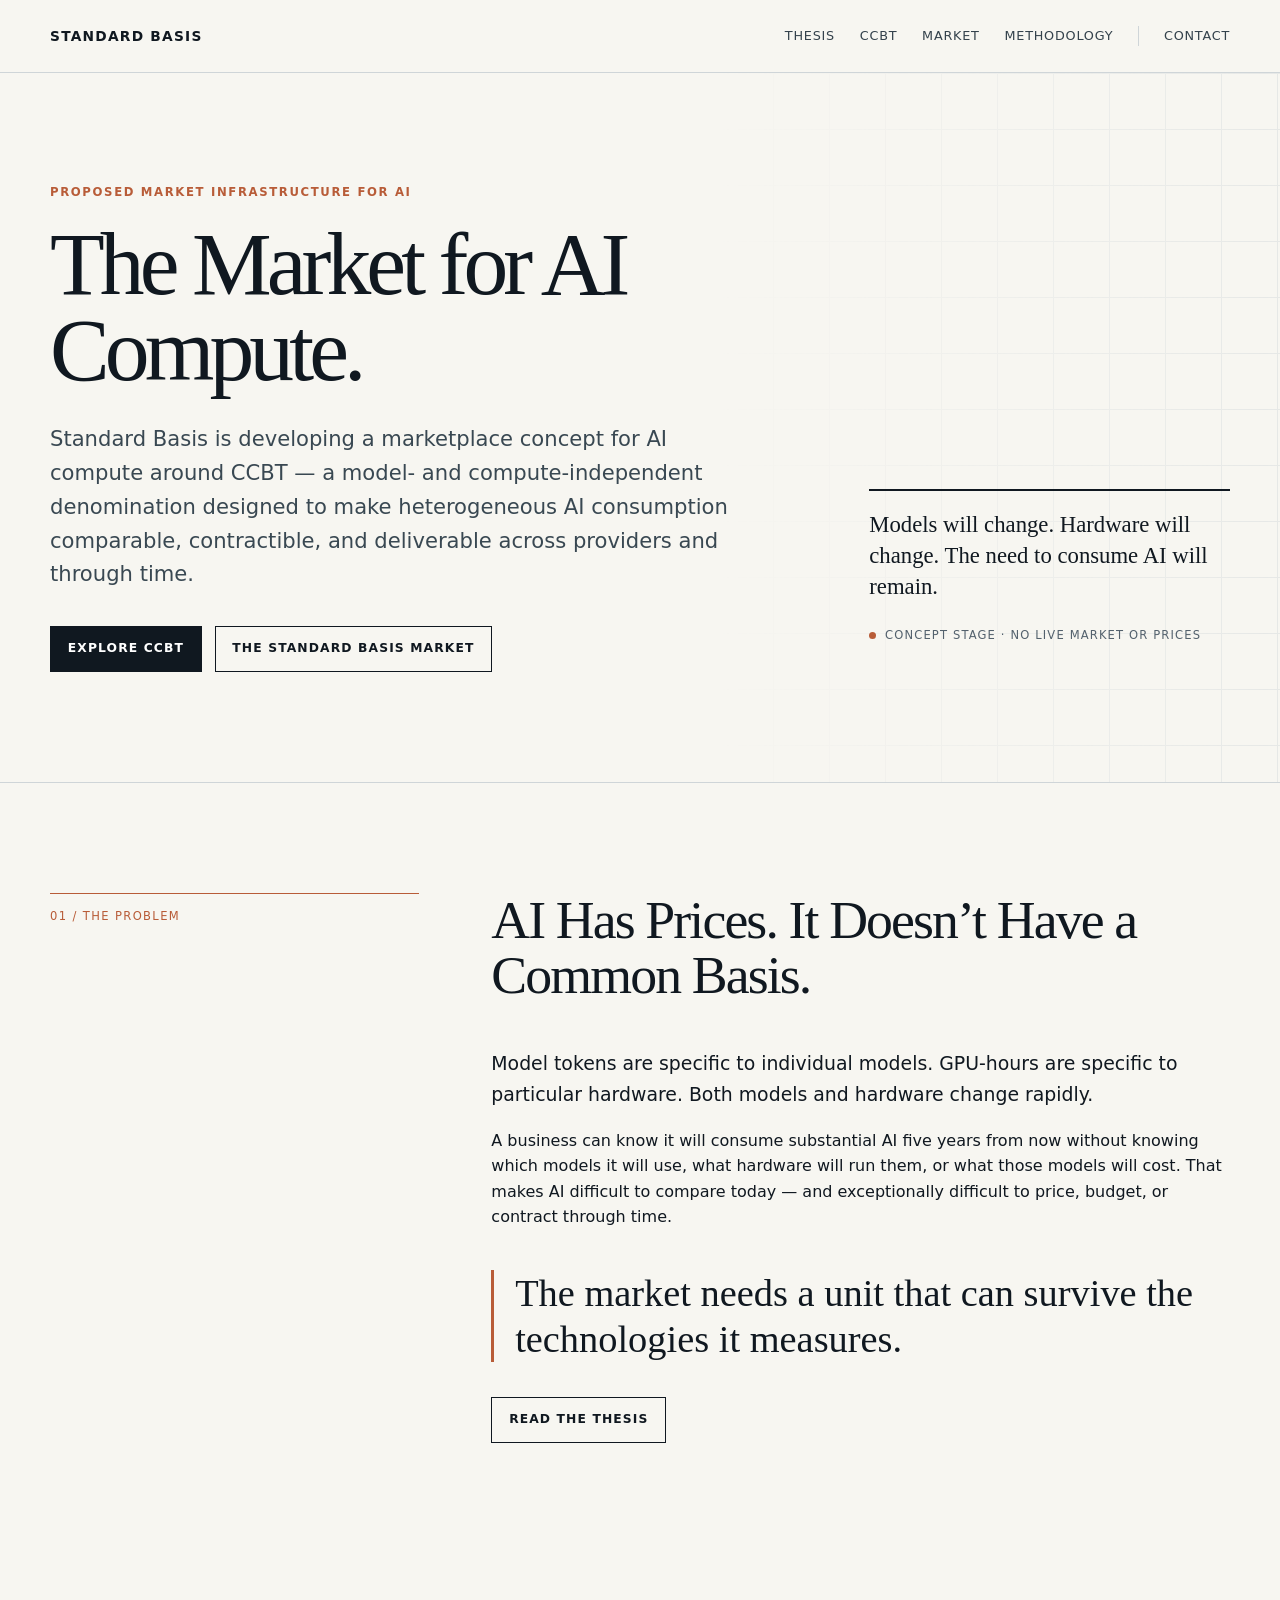
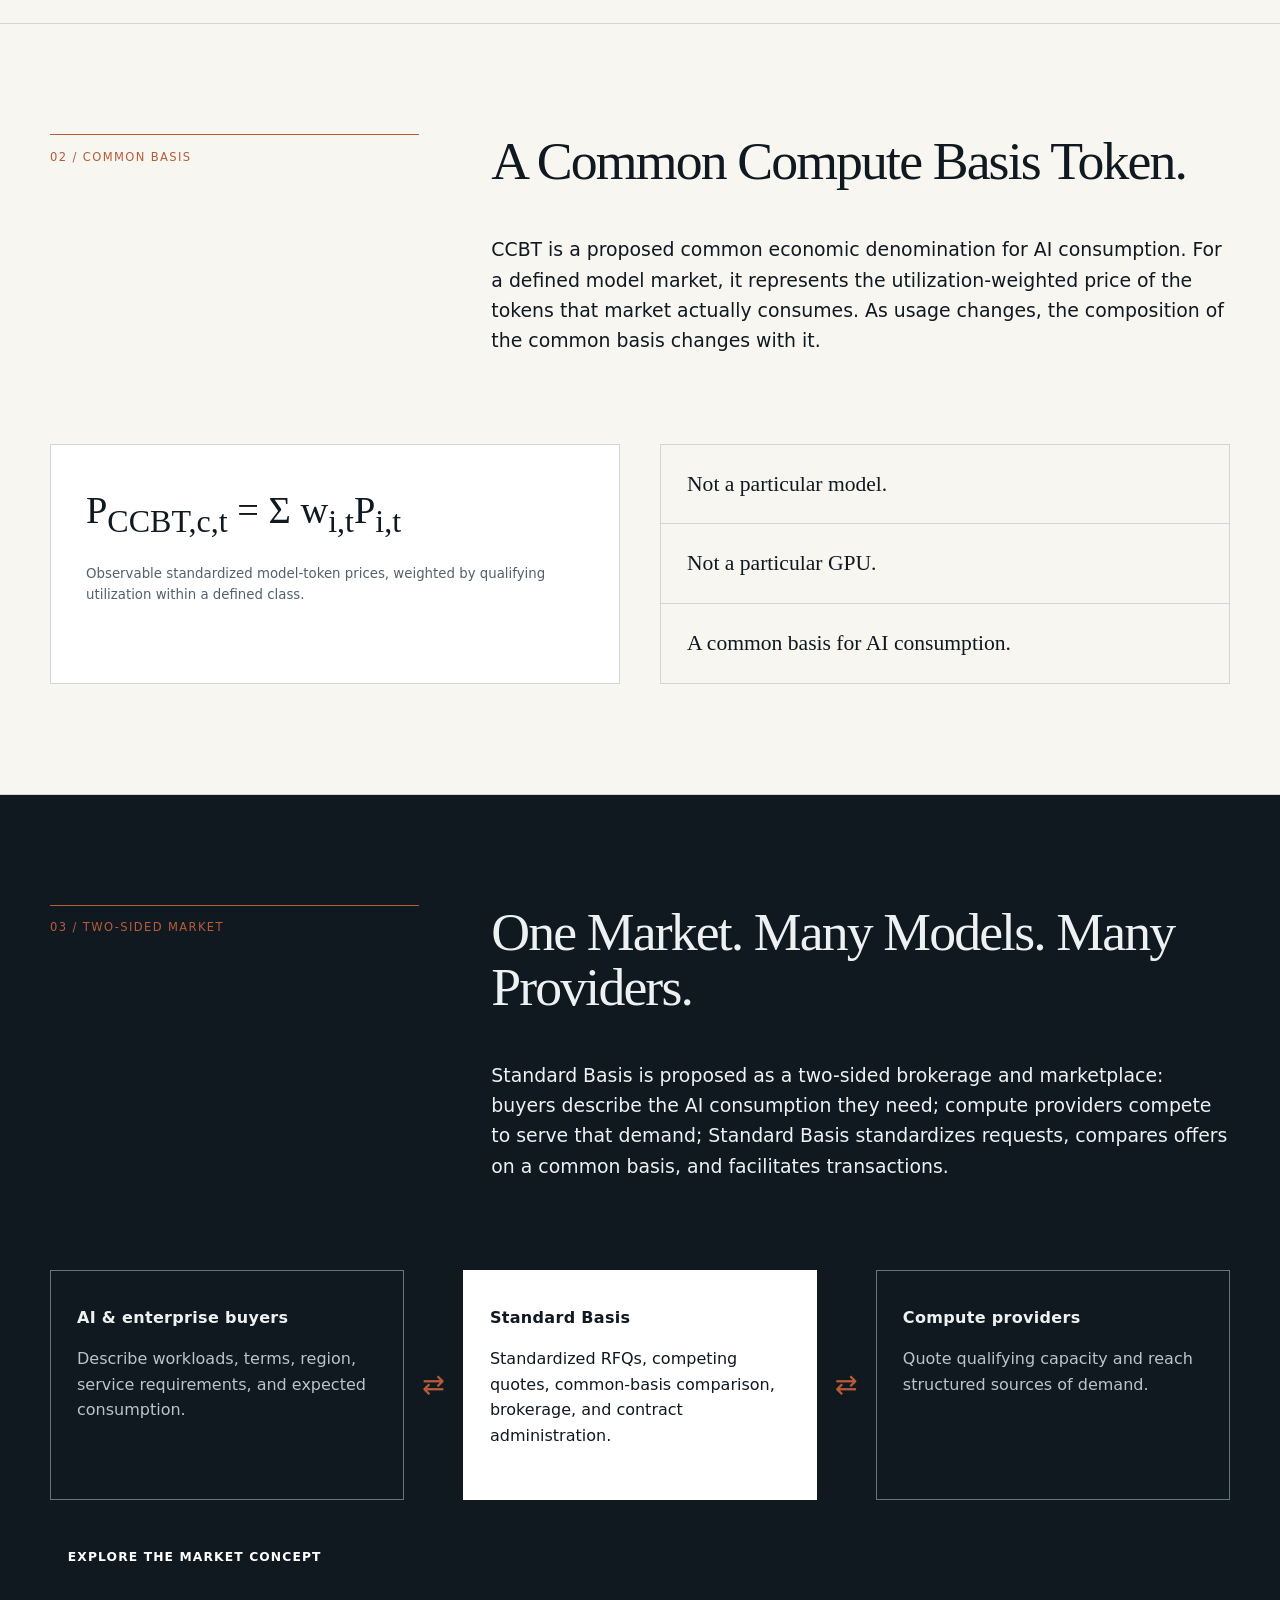
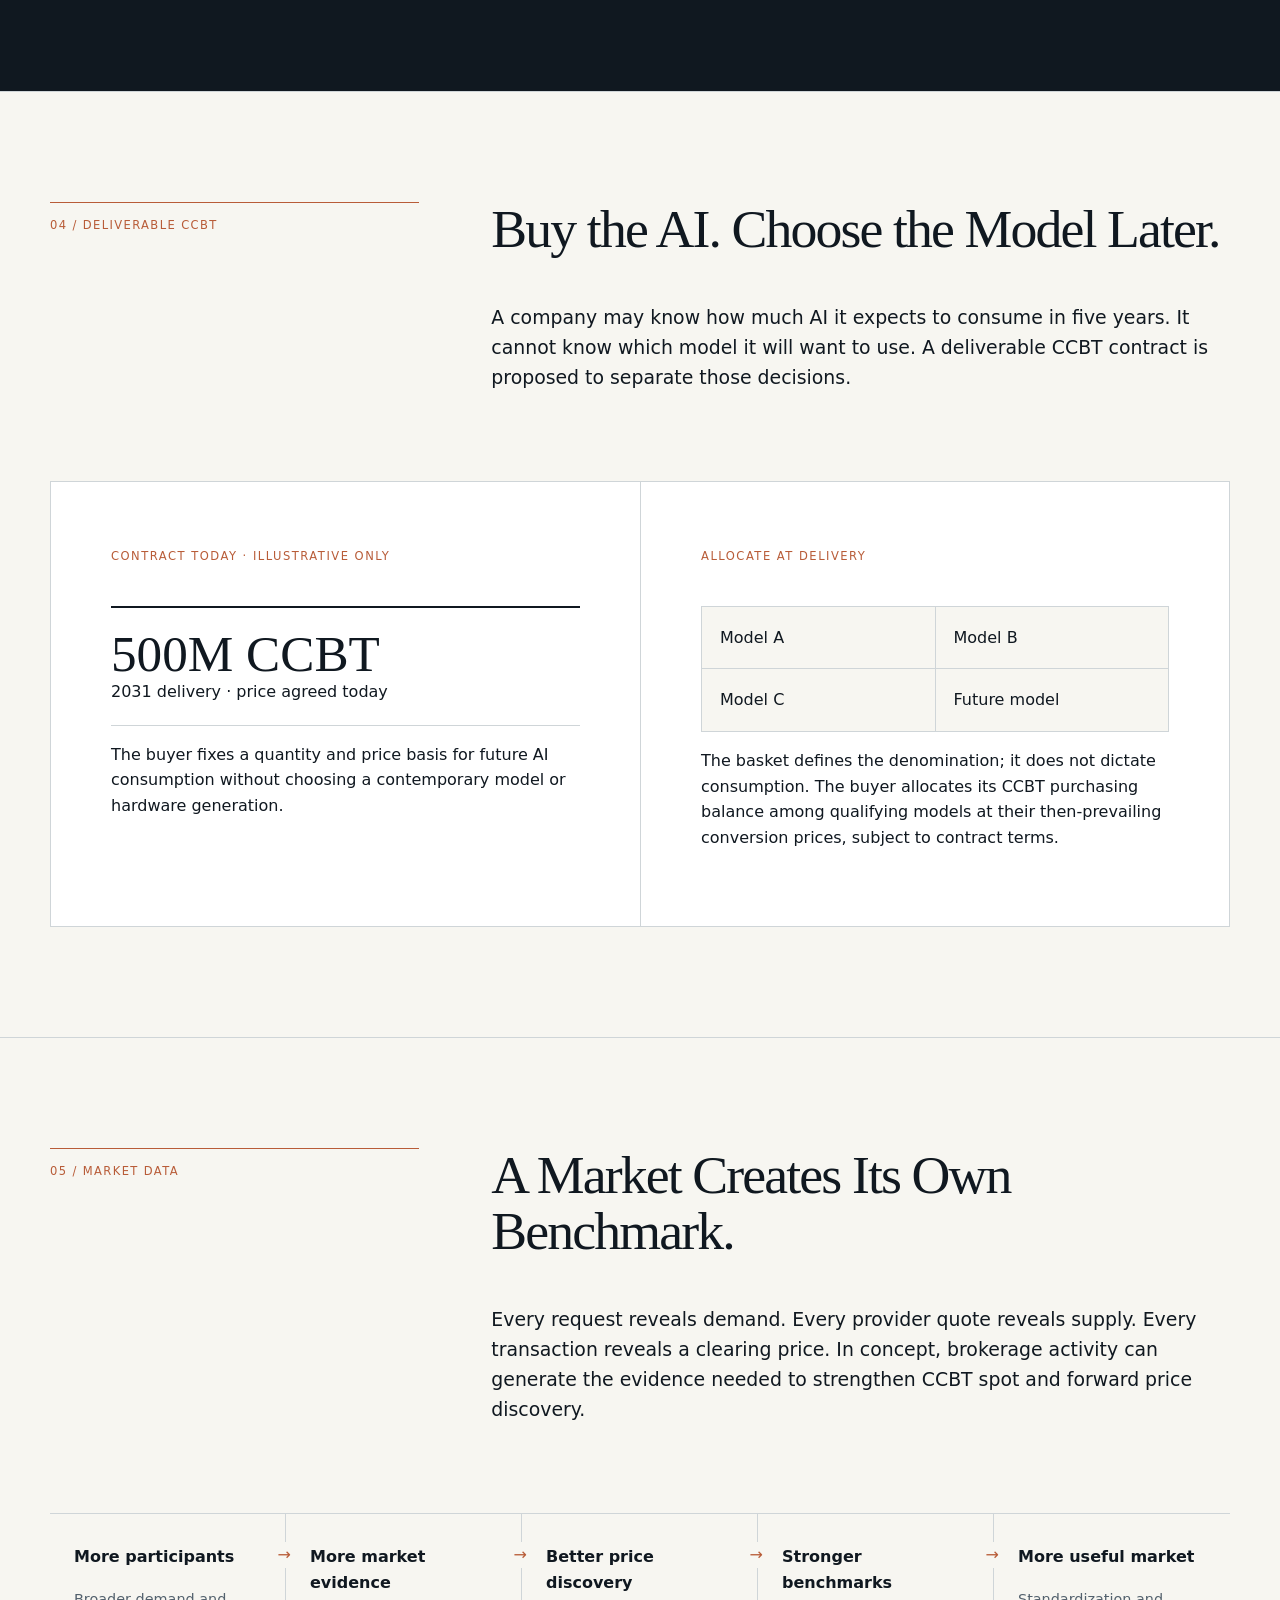
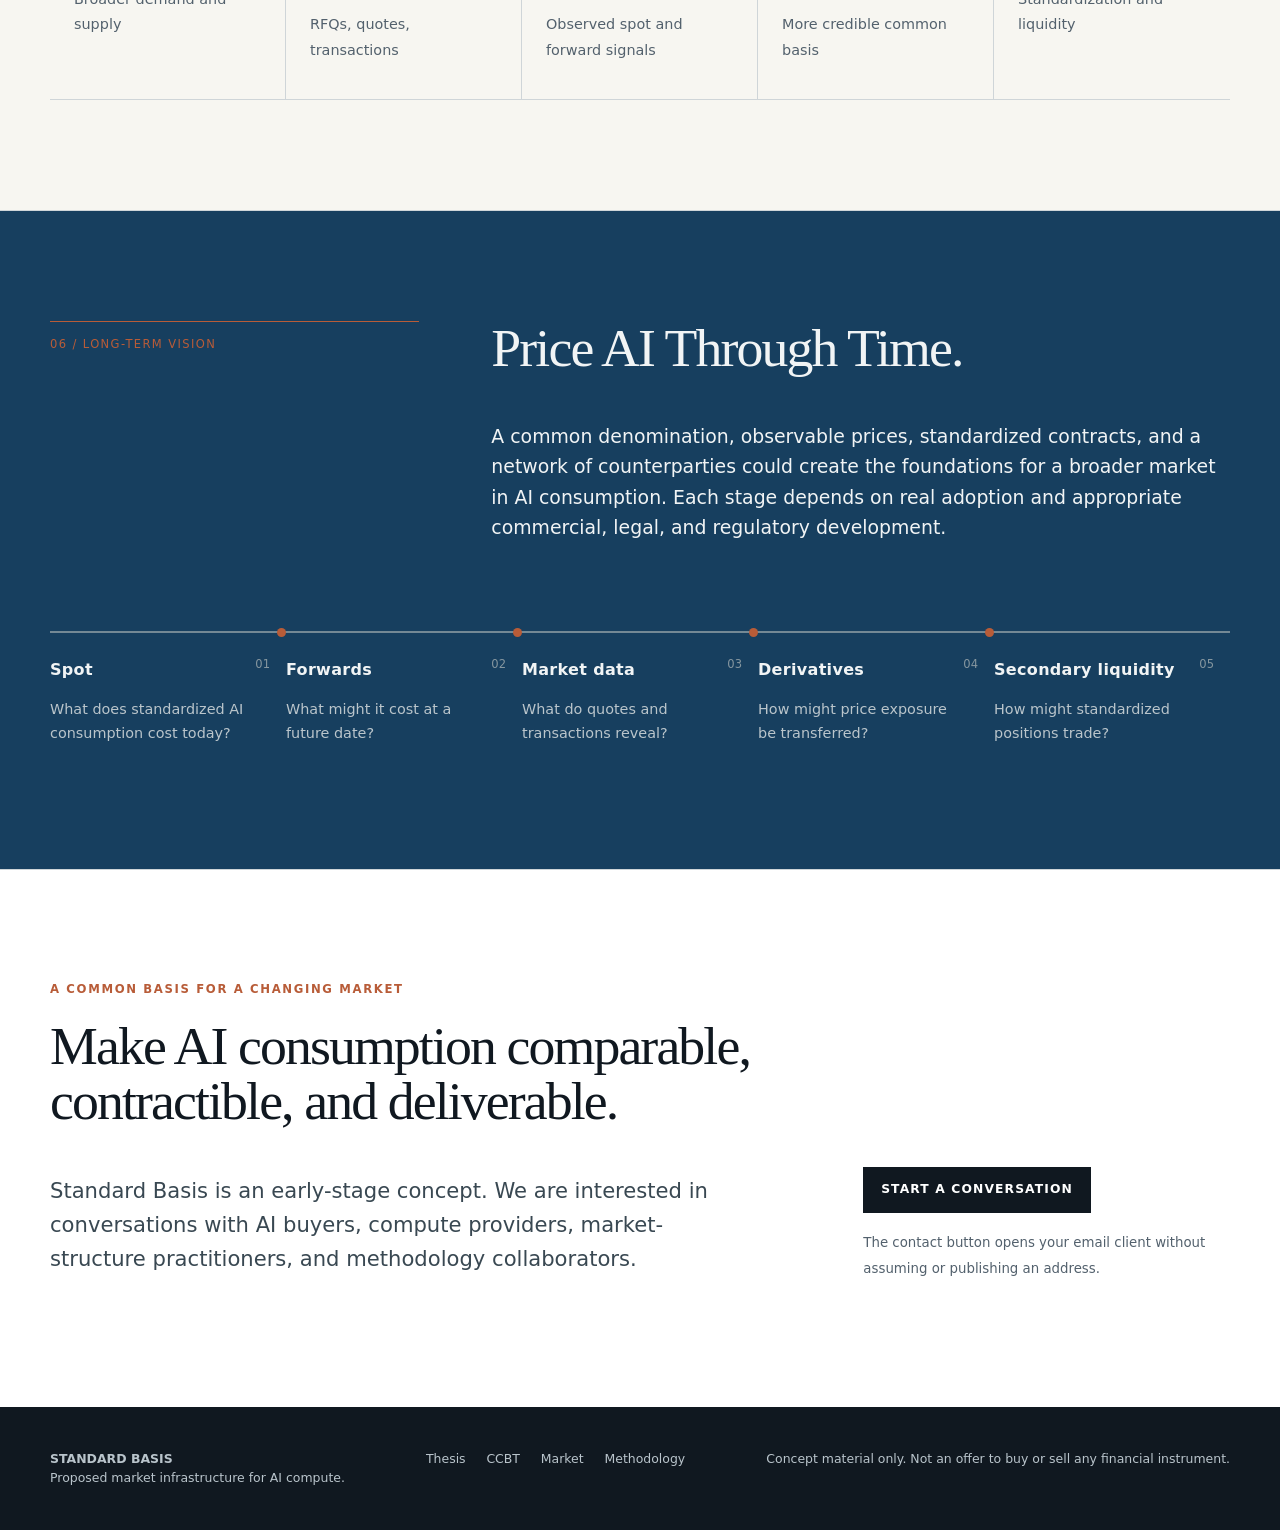
==== index.html @ ce92d778 "Add files via upload" ====
<!doctype html>
<html lang="en">
<head>
  <meta charset="utf-8">
  <meta name="viewport" content="width=device-width, initial-scale=1">
  <meta name="description" content="Standard Basis is developing a proposed common economic basis and market framework for AI compute.">
  <title>Standard Basis — The Market for AI Compute</title>
  <link rel="stylesheet" href="styles.css">
</head>
<body>
  <a class="skip-link" href="#main">Skip to content</a>
  <header class="site-header">
    <nav class="shell nav" aria-label="Main navigation">
      <a class="brand" href="index.html" aria-current="page">Standard Basis</a>
      <div class="nav-links">
        <a href="thesis.html">Thesis</a><a href="ccbt.html">CCBT</a><a href="market.html">Market</a><a href="ccbt.html#methodology">Methodology</a><a class="nav-contact" href="#contact">Contact</a>
      </div>
    </nav>
  </header>
  <main id="main">
    <section class="hero">
      <div class="shell hero-grid">
        <div>
          <p class="eyebrow">Proposed market infrastructure for AI</p>
          <h1>The Market for AI Compute.</h1>
          <p class="lede">Standard Basis is developing a marketplace concept for AI compute around CCBT — a model- and compute-independent denomination designed to make heterogeneous AI consumption comparable, contractible, and deliverable across providers and through time.</p>
          <div class="actions"><a class="button" href="ccbt.html">Explore CCBT</a><a class="button secondary" href="market.html">The Standard Basis Market</a></div>
        </div>
        <aside class="hero-aside">
          <div class="quote">Models will change. Hardware will change. The need to consume AI will remain.</div>
          <span class="status">Concept stage · No live market or prices</span>
        </aside>
      </div>
    </section>

    <section class="section" id="problem">
      <div class="shell">
        <div class="section-head"><div class="section-number">01 / The problem</div><div class="section-copy"><h2>AI Has Prices. It Doesn’t Have a Common Basis.</h2><p>Model tokens are specific to individual models. GPU-hours are specific to particular hardware. Both models and hardware change rapidly.</p><p>A business can know it will consume substantial AI five years from now without knowing which models it will use, what hardware will run them, or what those models will cost. That makes AI difficult to compare today — and exceptionally difficult to price, budget, or contract through time.</p><p class="pull">The market needs a unit that can survive the technologies it measures.</p><div class="actions"><a class="button secondary" href="thesis.html">Read the thesis</a></div></div></div>
      </div>
    </section>

    <section class="section" id="ccbt">
      <div class="shell">
        <div class="section-head"><div class="section-number">02 / Common basis</div><div class="section-copy"><h2>A Common Compute Basis Token.</h2><p>CCBT is a proposed common economic denomination for AI consumption. For a defined model market, it represents the utilization-weighted price of the tokens that market actually consumes. As usage changes, the composition of the common basis changes with it.</p></div></div>
        <div class="definition"><div class="formula"><div class="formula-main">P<sub>CCBT,c,t</sub> = Σ w<sub>i,t</sub>P<sub>i,t</sub></div><small>Observable standardized model-token prices, weighted by qualifying utilization within a defined class.</small></div><div class="not-list"><div>Not a particular model.</div><div>Not a particular GPU.</div><div>A common basis for AI consumption.</div></div></div>
      </div>
    </section>

    <section class="section dark" id="market">
      <div class="shell">
        <div class="section-head"><div class="section-number">03 / Two-sided market</div><div class="section-copy"><h2>One Market. Many Models. Many Providers.</h2><p>Standard Basis is proposed as a two-sided brokerage and marketplace: buyers describe the AI consumption they need; compute providers compete to serve that demand; Standard Basis standardizes requests, compares offers on a common basis, and facilitates transactions.</p></div></div>
        <div class="market-map"><div class="market-node"><h3>AI & enterprise buyers</h3><p class="muted">Describe workloads, terms, region, service requirements, and expected consumption.</p></div><div class="arrow">⇄</div><div class="market-node center"><h3>Standard Basis</h3><p>Standardized RFQs, competing quotes, common-basis comparison, brokerage, and contract administration.</p></div><div class="arrow">⇄</div><div class="market-node"><h3>Compute providers</h3><p class="muted">Quote qualifying capacity and reach structured sources of demand.</p></div></div>
        <div class="actions"><a class="button" href="market.html">Explore the market concept</a></div>
      </div>
    </section>

    <section class="section" id="delivery">
      <div class="shell">
        <div class="section-head"><div class="section-number">04 / Deliverable CCBT</div><div class="section-copy"><h2>Buy the AI. Choose the Model Later.</h2><p>A company may know how much AI it expects to consume in five years. It cannot know which model it will want to use. A deliverable CCBT contract is proposed to separate those decisions.</p></div></div>
        <div class="contract"><div><span class="contract-label">Contract today · Illustrative only</span><div class="ticket"><strong>500M CCBT</strong><span>2031 delivery · price agreed today</span></div><p>The buyer fixes a quantity and price basis for future AI consumption without choosing a contemporary model or hardware generation.</p></div><div><span class="contract-label">Allocate at delivery</span><div class="choice-grid"><span>Model A</span><span>Model B</span><span>Model C</span><span>Future model</span></div><p>The basket defines the denomination; it does not dictate consumption. The buyer allocates its CCBT purchasing balance among qualifying models at their then-prevailing conversion prices, subject to contract terms.</p></div></div>
      </div>
    </section>

    <section class="section" id="data">
      <div class="shell">
        <div class="section-head"><div class="section-number">05 / Market data</div><div class="section-copy"><h2>A Market Creates Its Own Benchmark.</h2><p>Every request reveals demand. Every provider quote reveals supply. Every transaction reveals a clearing price. In concept, brokerage activity can generate the evidence needed to strengthen CCBT spot and forward price discovery.</p></div></div>
        <div class="flywheel"><div class="flywheel-step"><b>More participants</b><span>Broader demand and supply</span></div><div class="flywheel-step"><b>More market evidence</b><span>RFQs, quotes, transactions</span></div><div class="flywheel-step"><b>Better price discovery</b><span>Observed spot and forward signals</span></div><div class="flywheel-step"><b>Stronger benchmarks</b><span>More credible common basis</span></div><div class="flywheel-step"><b>More useful market</b><span>Standardization and liquidity</span></div></div>
      </div>
    </section>

    <section class="section blue" id="vision">
      <div class="shell">
        <div class="section-head"><div class="section-number">06 / Long-term vision</div><div class="section-copy"><h2>Price AI Through Time.</h2><p>A common denomination, observable prices, standardized contracts, and a network of counterparties could create the foundations for a broader market in AI consumption. Each stage depends on real adoption and appropriate commercial, legal, and regulatory development.</p></div></div>
        <div class="roadmap"><div><h3>Spot</h3><p>What does standardized AI consumption cost today?</p></div><div><h3>Forwards</h3><p>What might it cost at a future date?</p></div><div><h3>Market data</h3><p>What do quotes and transactions reveal?</p></div><div><h3>Derivatives</h3><p>How might price exposure be transferred?</p></div><div><h3>Secondary liquidity</h3><p>How might standardized positions trade?</p></div></div>
      </div>
    </section>

    <section class="cta" id="contact"><div class="shell cta-grid"><div><p class="eyebrow">A common basis for a changing market</p><h2>Make AI consumption comparable, contractible, and deliverable.</h2><p class="lede">Standard Basis is an early-stage concept. We are interested in conversations with AI buyers, compute providers, market-structure practitioners, and methodology collaborators.</p></div><div><a class="button" href="mailto:?subject=Standard%20Basis%20inquiry">Start a conversation</a><p class="muted"><small>The contact button opens your email client without assuming or publishing an address.</small></p></div></div></section>
  </main>
  <footer class="site-footer"><div class="shell footer-grid"><div><strong>STANDARD BASIS</strong><br>Proposed market infrastructure for AI compute.</div><div class="footer-links"><a href="thesis.html">Thesis</a><a href="ccbt.html">CCBT</a><a href="market.html">Market</a><a href="ccbt.html#methodology">Methodology</a></div><div>Concept material only. Not an offer to buy or sell any financial instrument.</div></div></footer>
</body>
</html>
---- styles.css ----
:root {
  --ink: #101820;
  --muted: #53616d;
  --paper: #f7f6f1;
  --white: #ffffff;
  --line: #cfd5d8;
  --blue: #173f5f;
  --blue-2: #245a7a;
  --signal: #b85c38;
  --max: 1180px;
  --serif: Georgia, "Times New Roman", serif;
  --sans: Inter, ui-sans-serif, system-ui, -apple-system, BlinkMacSystemFont, "Segoe UI", sans-serif;
}

* { box-sizing: border-box; }
html { scroll-behavior: smooth; }
body {
  margin: 0;
  color: var(--ink);
  background: var(--paper);
  font-family: var(--sans);
  font-size: 16px;
  line-height: 1.6;
  text-rendering: optimizeLegibility;
}
a { color: inherit; }
.skip-link { position: absolute; left: -999px; top: 0; background: var(--ink); color: white; padding: .7rem 1rem; z-index: 100; }
.skip-link:focus { left: 1rem; top: 1rem; }
.shell { width: min(calc(100% - 40px), var(--max)); margin: 0 auto; }
.site-header { position: sticky; top: 0; z-index: 20; background: rgba(247,246,241,.96); border-bottom: 1px solid var(--line); }
.nav { min-height: 72px; display: flex; align-items: center; justify-content: space-between; gap: 28px; }
.brand { text-decoration: none; font-weight: 750; letter-spacing: .09em; font-size: .86rem; text-transform: uppercase; }
.nav-links { display: flex; gap: 1.55rem; align-items: center; font-size: .8rem; letter-spacing: .06em; text-transform: uppercase; }
.nav-links a { text-decoration: none; color: #34424c; }
.nav-links a:hover, .nav-links a[aria-current="page"] { color: var(--signal); }
.nav-contact { border-left: 1px solid var(--line); padding-left: 1.55rem; }

.hero { min-height: 710px; display: grid; align-items: center; border-bottom: 1px solid var(--line); position: relative; overflow: hidden; }
.hero::after { content: ""; position: absolute; inset: 0 0 0 56%; pointer-events: none; opacity: .42; background-image: linear-gradient(var(--line) 1px, transparent 1px), linear-gradient(90deg, var(--line) 1px, transparent 1px); background-size: 56px 56px; mask-image: linear-gradient(90deg, transparent, #000); }
.hero-grid { display: grid; grid-template-columns: 1.35fr .65fr; gap: 70px; position: relative; z-index: 1; }
.eyebrow { color: var(--signal); text-transform: uppercase; letter-spacing: .14em; font-size: .73rem; font-weight: 750; margin: 0 0 1.25rem; }
h1, h2, h3 { margin-top: 0; }
h1 { font-family: var(--serif); font-size: clamp(3.6rem, 7vw, 7.1rem); line-height: .96; letter-spacing: -.055em; max-width: 900px; margin-bottom: 1.8rem; font-weight: 500; }
h2 { font-family: var(--serif); font-size: clamp(2.25rem, 4.2vw, 4.4rem); line-height: 1.03; letter-spacing: -.035em; font-weight: 500; }
h3 { font-size: 1rem; letter-spacing: .02em; }
.lede { font-size: clamp(1.08rem, 1.8vw, 1.32rem); max-width: 690px; color: #394852; }
.hero-aside { align-self: end; border-top: 2px solid var(--ink); padding-top: 1.2rem; margin-bottom: 1.6rem; }
.hero-aside .quote { font-family: var(--serif); font-size: 1.42rem; line-height: 1.35; }
.status { display: inline-flex; gap: .55rem; align-items: center; margin-top: 1.5rem; font-size: .72rem; text-transform: uppercase; letter-spacing: .1em; color: var(--muted); }
.status::before { content: ""; width: 7px; height: 7px; background: var(--signal); border-radius: 50%; }
.actions { display: flex; flex-wrap: wrap; gap: .8rem; margin-top: 2.2rem; }
.button { display: inline-flex; align-items: center; justify-content: center; min-height: 46px; padding: .65rem 1.05rem; background: var(--ink); color: #fff; border: 1px solid var(--ink); text-decoration: none; font-size: .77rem; text-transform: uppercase; letter-spacing: .09em; font-weight: 700; }
.button.secondary { color: var(--ink); background: transparent; }
.button:hover { background: var(--signal); border-color: var(--signal); color: #fff; }

.section { padding: 110px 0; border-bottom: 1px solid var(--line); }
.section.dark { background: var(--ink); color: #eef1f2; }
.section.blue { background: var(--blue); color: #f1f4f5; }
.section-head { display: grid; grid-template-columns: 1fr 2fr; gap: 72px; margin-bottom: 70px; }
.section-number { font-size: .72rem; letter-spacing: .12em; text-transform: uppercase; color: var(--signal); border-top: 1px solid currentColor; padding-top: .8rem; }
.section-copy { max-width: 770px; }
.section-copy p:first-of-type { font-size: 1.18rem; }
.muted { color: var(--muted); }
.dark .muted, .blue .muted { color: #b9c4cb; }
.pull { font-family: var(--serif); font-size: clamp(1.7rem, 3vw, 2.7rem); line-height: 1.2; margin: 2.5rem 0 0; padding-left: 1.3rem; border-left: 3px solid var(--signal); }
.cards { display: grid; grid-template-columns: repeat(3, 1fr); border-top: 1px solid var(--line); border-left: 1px solid var(--line); }
.card { min-height: 250px; padding: 30px; border-right: 1px solid var(--line); border-bottom: 1px solid var(--line); background: rgba(255,255,255,.24); }
.card .num { display: block; color: var(--signal); font-size: .73rem; letter-spacing: .1em; margin-bottom: 3.2rem; }
.card p { color: var(--muted); }
.dark .card p, .blue .card p { color: #bac5cb; }
.definition { display: grid; grid-template-columns: 1fr 1fr; gap: 40px; }
.formula { border: 1px solid var(--line); padding: 35px; background: var(--white); color: var(--ink); }
.formula-main { font-family: var(--serif); font-size: clamp(1.7rem, 3vw, 2.6rem); white-space: nowrap; }
.formula small { display: block; color: var(--muted); margin-top: 1rem; }
.not-list { display: grid; gap: 1px; background: var(--line); border: 1px solid var(--line); }
.not-list div { background: var(--paper); padding: 22px 26px; font-family: var(--serif); font-size: 1.35rem; }

.market-map { display: grid; grid-template-columns: 1fr auto 1fr auto 1fr; align-items: stretch; margin-top: 50px; }
.market-node { border: 1px solid #637681; padding: 34px 26px; min-height: 190px; }
.market-node.center { background: #fff; color: var(--ink); border-color: #fff; }
.arrow { align-self: center; padding: 0 18px; color: var(--signal); font-size: 1.7rem; }
.contract { display: grid; grid-template-columns: 1fr 1fr; border: 1px solid var(--line); background: var(--white); }
.contract > div { padding: clamp(30px, 5vw, 60px); }
.contract > div + div { border-left: 1px solid var(--line); }
.contract-label { font-size: .72rem; text-transform: uppercase; letter-spacing: .13em; color: var(--signal); }
.ticket { margin-top: 38px; border-top: 2px solid var(--ink); border-bottom: 1px solid var(--line); padding: 20px 0; }
.ticket strong { display: block; font-family: var(--serif); font-size: clamp(2rem, 4vw, 4rem); line-height: 1; font-weight: 500; }
.choice-grid { display: grid; grid-template-columns: repeat(2, 1fr); gap: 1px; background: var(--line); border: 1px solid var(--line); margin-top: 38px; }
.choice-grid span { background: var(--paper); padding: 18px; }

.flywheel { display: grid; grid-template-columns: repeat(5, 1fr); border-top: 1px solid var(--line); border-bottom: 1px solid var(--line); }
.flywheel-step { position: relative; padding: 30px 24px; min-height: 185px; border-right: 1px solid var(--line); }
.flywheel-step:last-child { border-right: 0; }
.flywheel-step:not(:last-child)::after { content: "→"; position: absolute; right: -10px; top: 28px; color: var(--signal); background: var(--paper); padding: 0 4px; z-index: 2; }
.flywheel-step b { display: block; margin-bottom: 1rem; }
.flywheel-step span { color: var(--muted); font-size: .9rem; }
.roadmap { display: grid; grid-template-columns: repeat(5, 1fr); counter-reset: steps; margin-top: 55px; }
.roadmap > div { counter-increment: steps; border-top: 2px solid #748995; padding: 24px 22px 0 0; position: relative; }
.roadmap > div::before { content: "0" counter(steps); position: absolute; right: 16px; top: 22px; color: #85969f; font-size: .72rem; }
.roadmap > div:not(:last-child)::after { content: ""; position: absolute; right: 0; top: -5px; width: 9px; height: 9px; border-radius: 50%; background: var(--signal); }
.roadmap p { color: #bac5cb; font-size: .9rem; padding-right: 18px; }

.page-hero { padding: 105px 0 85px; border-bottom: 1px solid var(--line); }
.page-hero h1 { font-size: clamp(3.4rem, 6vw, 6.2rem); max-width: 1000px; }
.page-meta { display: flex; flex-wrap: wrap; gap: 1rem 2rem; color: var(--muted); text-transform: uppercase; letter-spacing: .08em; font-size: .72rem; }
.article-layout { display: grid; grid-template-columns: 245px minmax(0, 760px); gap: 85px; padding: 90px 0 120px; }
.toc { position: sticky; top: 110px; align-self: start; border-top: 1px solid var(--ink); padding-top: 1rem; font-size: .83rem; }
.toc a { display: block; text-decoration: none; color: var(--muted); padding: .45rem 0; }
.toc a:hover { color: var(--signal); }
.prose h2 { font-size: clamp(2rem, 3.5vw, 3.1rem); padding-top: 40px; }
.prose h3 { margin-top: 2.5rem; font-size: 1.1rem; text-transform: uppercase; letter-spacing: .08em; }
.prose p { margin: 0 0 1.3rem; }
.prose .lead { font-family: var(--serif); font-size: 1.65rem; line-height: 1.42; }
.prose .equation { overflow-x: auto; margin: 2.5rem 0; padding: 28px; border: 1px solid var(--line); background: var(--white); text-align: center; font-family: var(--serif); font-size: 1.55rem; }
.principles { list-style: none; margin: 2rem 0; padding: 0; border-top: 1px solid var(--line); }
.principles li { display: grid; grid-template-columns: 110px 1fr; gap: 20px; padding: 18px 0; border-bottom: 1px solid var(--line); }
.principles b { color: var(--signal); text-transform: uppercase; letter-spacing: .08em; font-size: .76rem; }
.notice { border: 1px solid #d9b9a9; background: #fbf5f1; padding: 22px 26px; color: #684b3f; }

.cta { padding: 110px 0; background: var(--white); }
.cta-grid { display: grid; grid-template-columns: 2fr 1fr; gap: 80px; align-items: end; }
.site-footer { padding: 42px 0; background: var(--ink); color: #b9c4cb; font-size: .78rem; }
.footer-grid { display: flex; justify-content: space-between; gap: 30px; flex-wrap: wrap; }
.footer-links { display: flex; gap: 1.3rem; flex-wrap: wrap; }
.footer-links a { text-decoration: none; }

@media (max-width: 900px) {
  .nav { align-items: flex-start; padding: 20px 0; }
  .nav-links { justify-content: flex-end; flex-wrap: wrap; gap: .7rem 1rem; }
  .hero { min-height: 620px; }
  .hero-grid, .section-head, .definition, .cta-grid { grid-template-columns: 1fr; gap: 35px; }
  .hero-aside { max-width: 600px; }
  .cards { grid-template-columns: 1fr 1fr; }
  .market-map { grid-template-columns: 1fr; }
  .arrow { transform: rotate(90deg); justify-self: center; }
  .flywheel { grid-template-columns: 1fr; }
  .flywheel-step { min-height: 0; border-right: 0; border-bottom: 1px solid var(--line); }
  .flywheel-step:not(:last-child)::after { content: "↓"; right: 24px; top: auto; bottom: -15px; }
  .roadmap { grid-template-columns: 1fr; }
  .roadmap > div { padding: 20px 0; border-top: 1px solid #748995; }
  .roadmap > div::after { display: none; }
  .article-layout { grid-template-columns: 1fr; gap: 40px; }
  .toc { position: static; }
}

@media (max-width: 620px) {
  .shell { width: min(calc(100% - 28px), var(--max)); }
  .site-header { position: static; }
  .nav { display: block; }
  .nav-links { margin-top: 18px; justify-content: flex-start; }
  .nav-contact { border-left: 0; padding-left: 0; }
  .hero { min-height: auto; padding: 88px 0; }
  h1 { font-size: clamp(3rem, 15vw, 4.2rem); }
  .section { padding: 78px 0; }
  .cards { grid-template-columns: 1fr; }
  .contract { grid-template-columns: 1fr; }
  .contract > div + div { border-left: 0; border-top: 1px solid var(--line); }
  .formula-main { font-size: 1.35rem; }
  .page-hero { padding: 75px 0 60px; }
  .article-layout { padding-top: 55px; }
  .principles li { grid-template-columns: 1fr; gap: 5px; }
}

@media (prefers-reduced-motion: reduce) { html { scroll-behavior: auto; } }
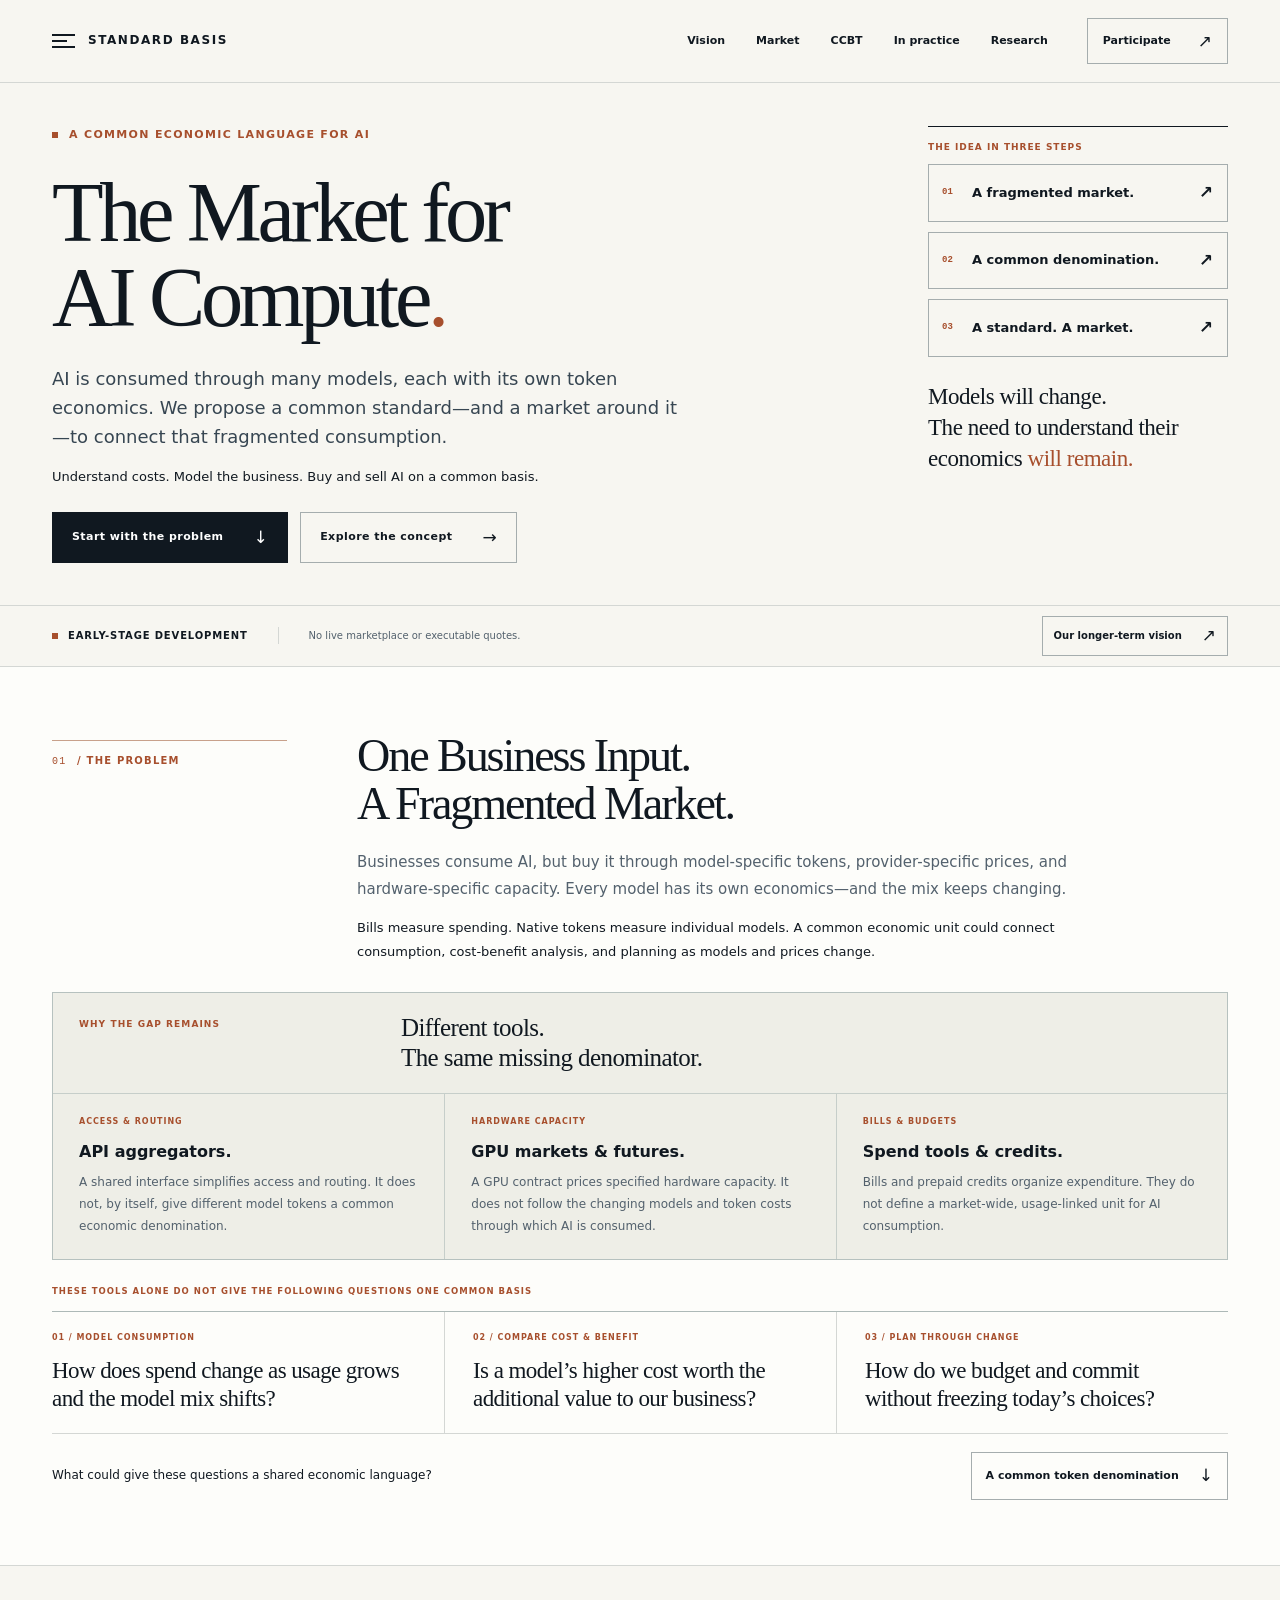
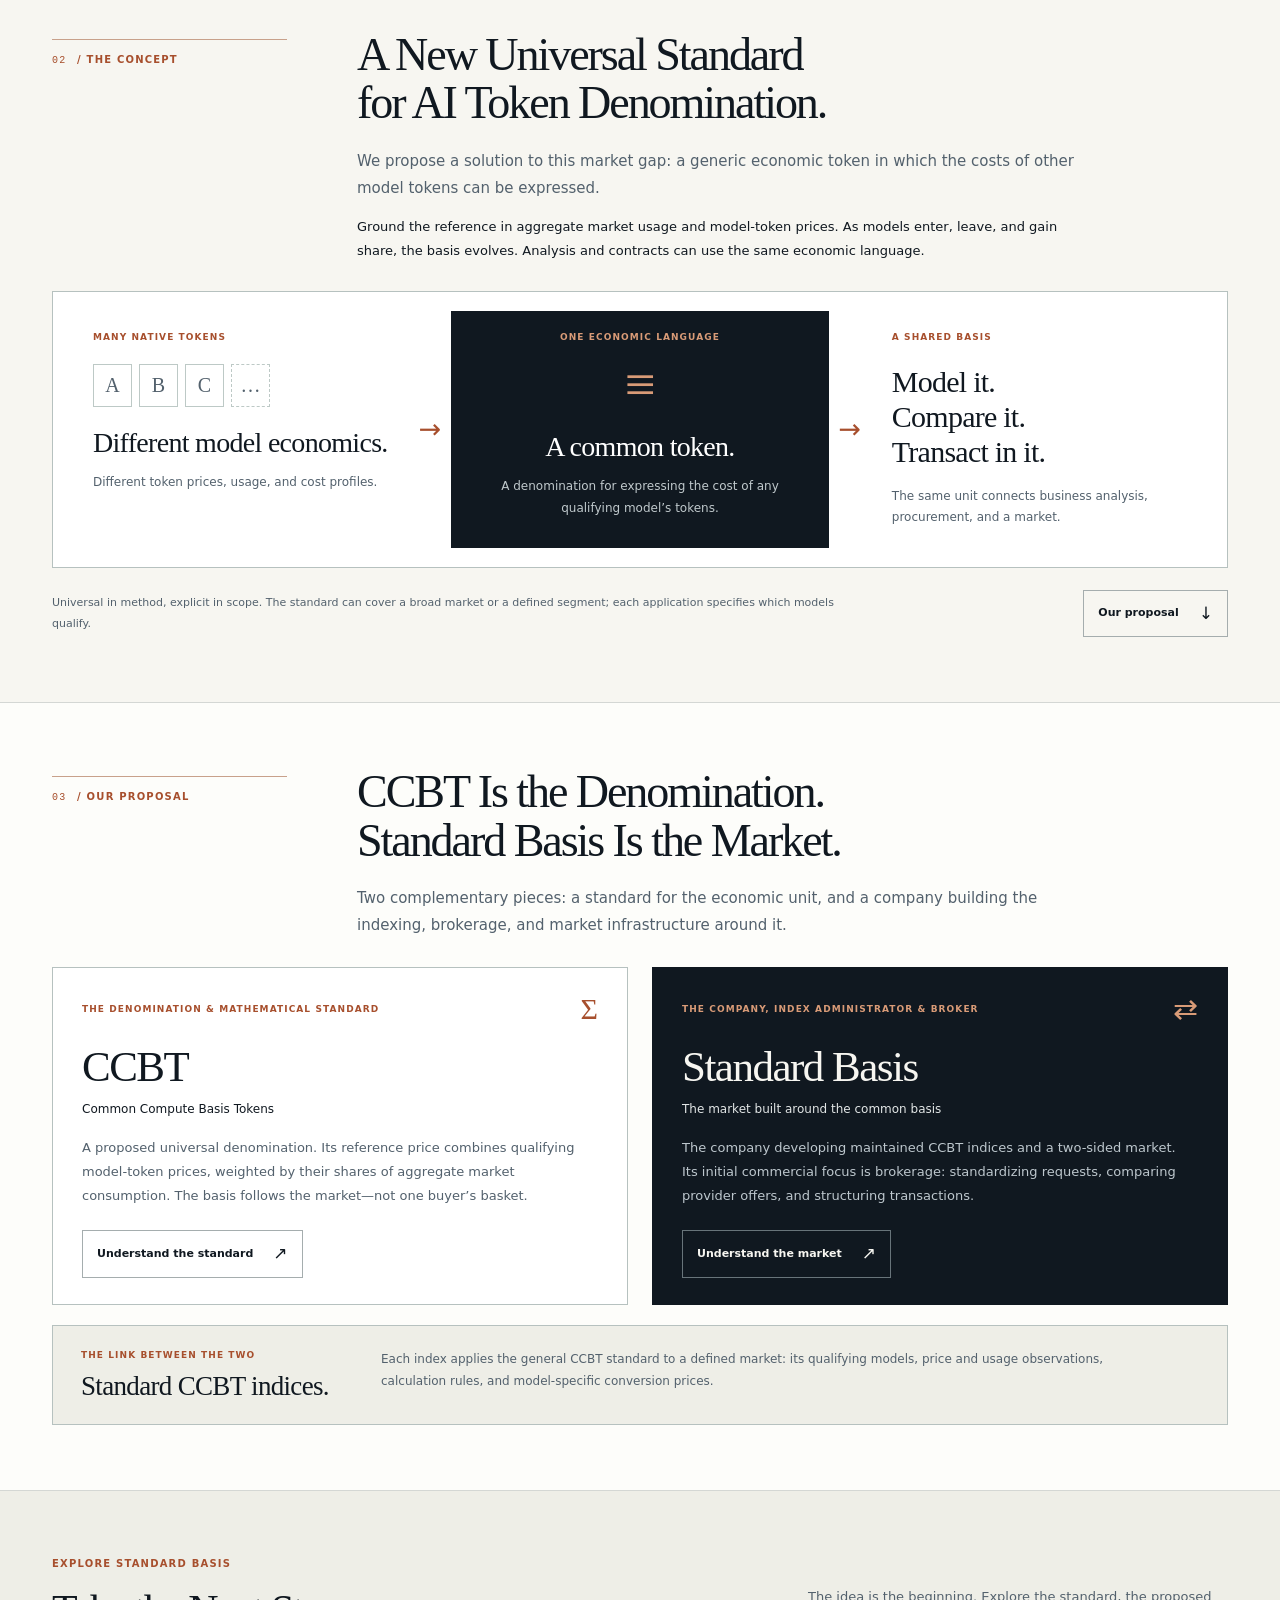
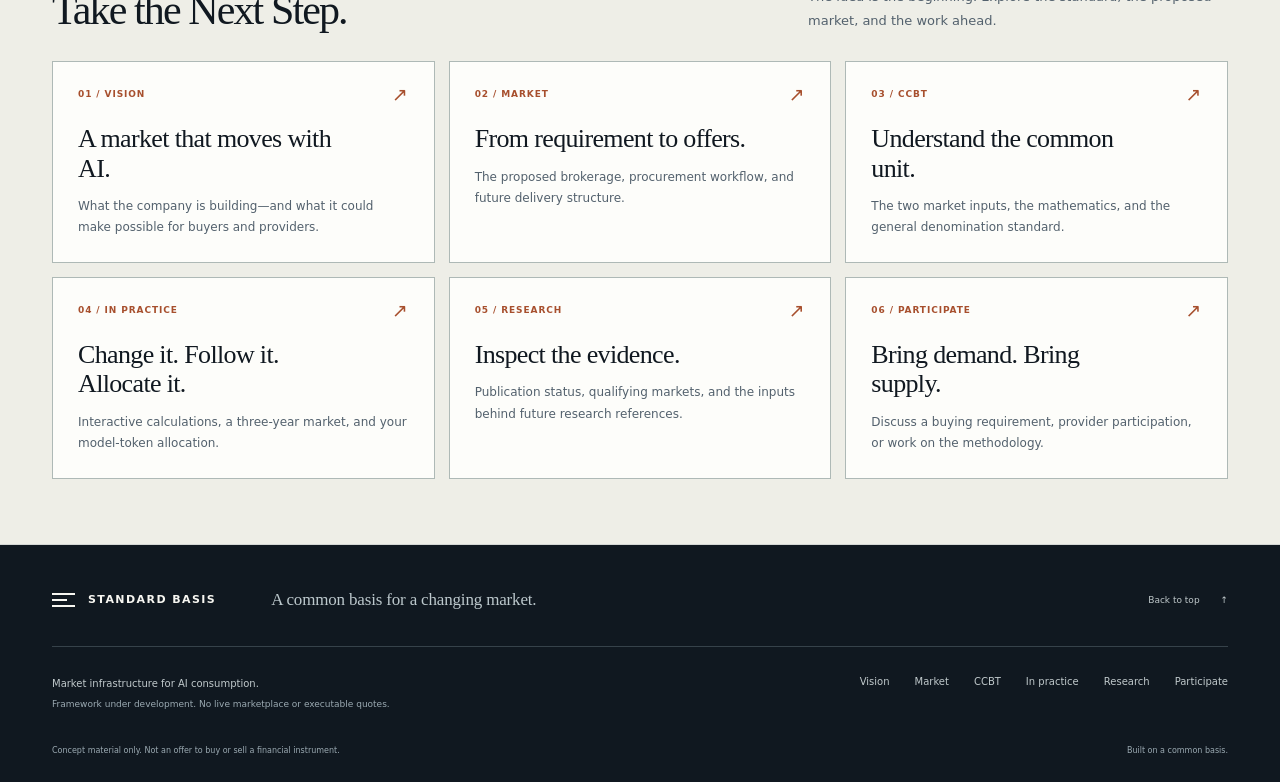
==== commit 99fd77ce: "Add files via upload" ====
--- a/index.html
+++ b/index.html
@@ -1,83 +1,46 @@
-<!doctype html>
+<!DOCTYPE html>
+
 <html lang="en">
 <head>
-  <meta charset="utf-8">
-  <meta name="viewport" content="width=device-width, initial-scale=1">
-  <meta name="description" content="Standard Basis is developing a proposed common economic basis and market framework for AI compute.">
-  <title>Standard Basis — The Market for AI Compute</title>
-  <link rel="stylesheet" href="styles.css">
-</head>
-<body>
-  <a class="skip-link" href="#main">Skip to content</a>
-  <header class="site-header">
-    <nav class="shell nav" aria-label="Main navigation">
-      <a class="brand" href="index.html" aria-current="page">Standard Basis</a>
-      <div class="nav-links">
-        <a href="thesis.html">Thesis</a><a href="ccbt.html">CCBT</a><a href="market.html">Market</a><a href="ccbt.html#methodology">Methodology</a><a class="nav-contact" href="#contact">Contact</a>
-      </div>
-    </nav>
-  </header>
-  <main id="main">
-    <section class="hero">
-      <div class="shell hero-grid">
-        <div>
-          <p class="eyebrow">Proposed market infrastructure for AI</p>
-          <h1>The Market for AI Compute.</h1>
-          <p class="lede">Standard Basis is developing a marketplace concept for AI compute around CCBT — a model- and compute-independent denomination designed to make heterogeneous AI consumption comparable, contractible, and deliverable across providers and through time.</p>
-          <div class="actions"><a class="button" href="ccbt.html">Explore CCBT</a><a class="button secondary" href="market.html">The Standard Basis Market</a></div>
-        </div>
-        <aside class="hero-aside">
-          <div class="quote">Models will change. Hardware will change. The need to consume AI will remain.</div>
-          <span class="status">Concept stage · No live market or prices</span>
-        </aside>
-      </div>
-    </section>
-
-    <section class="section" id="problem">
-      <div class="shell">
-        <div class="section-head"><div class="section-number">01 / The problem</div><div class="section-copy"><h2>AI Has Prices. It Doesn’t Have a Common Basis.</h2><p>Model tokens are specific to individual models. GPU-hours are specific to particular hardware. Both models and hardware change rapidly.</p><p>A business can know it will consume substantial AI five years from now without knowing which models it will use, what hardware will run them, or what those models will cost. That makes AI difficult to compare today — and exceptionally difficult to price, budget, or contract through time.</p><p class="pull">The market needs a unit that can survive the technologies it measures.</p><div class="actions"><a class="button secondary" href="thesis.html">Read the thesis</a></div></div></div>
-      </div>
-    </section>
-
-    <section class="section" id="ccbt">
-      <div class="shell">
-        <div class="section-head"><div class="section-number">02 / Common basis</div><div class="section-copy"><h2>A Common Compute Basis Token.</h2><p>CCBT is a proposed common economic denomination for AI consumption. For a defined model market, it represents the utilization-weighted price of the tokens that market actually consumes. As usage changes, the composition of the common basis changes with it.</p></div></div>
-        <div class="definition"><div class="formula"><div class="formula-main">P<sub>CCBT,c,t</sub> = Σ w<sub>i,t</sub>P<sub>i,t</sub></div><small>Observable standardized model-token prices, weighted by qualifying utilization within a defined class.</small></div><div class="not-list"><div>Not a particular model.</div><div>Not a particular GPU.</div><div>A common basis for AI consumption.</div></div></div>
-      </div>
-    </section>
-
-    <section class="section dark" id="market">
-      <div class="shell">
-        <div class="section-head"><div class="section-number">03 / Two-sided market</div><div class="section-copy"><h2>One Market. Many Models. Many Providers.</h2><p>Standard Basis is proposed as a two-sided brokerage and marketplace: buyers describe the AI consumption they need; compute providers compete to serve that demand; Standard Basis standardizes requests, compares offers on a common basis, and facilitates transactions.</p></div></div>
-        <div class="market-map"><div class="market-node"><h3>AI & enterprise buyers</h3><p class="muted">Describe workloads, terms, region, service requirements, and expected consumption.</p></div><div class="arrow">⇄</div><div class="market-node center"><h3>Standard Basis</h3><p>Standardized RFQs, competing quotes, common-basis comparison, brokerage, and contract administration.</p></div><div class="arrow">⇄</div><div class="market-node"><h3>Compute providers</h3><p class="muted">Quote qualifying capacity and reach structured sources of demand.</p></div></div>
-        <div class="actions"><a class="button" href="market.html">Explore the market concept</a></div>
-      </div>
-    </section>
-
-    <section class="section" id="delivery">
-      <div class="shell">
-        <div class="section-head"><div class="section-number">04 / Deliverable CCBT</div><div class="section-copy"><h2>Buy the AI. Choose the Model Later.</h2><p>A company may know how much AI it expects to consume in five years. It cannot know which model it will want to use. A deliverable CCBT contract is proposed to separate those decisions.</p></div></div>
-        <div class="contract"><div><span class="contract-label">Contract today · Illustrative only</span><div class="ticket"><strong>500M CCBT</strong><span>2031 delivery · price agreed today</span></div><p>The buyer fixes a quantity and price basis for future AI consumption without choosing a contemporary model or hardware generation.</p></div><div><span class="contract-label">Allocate at delivery</span><div class="choice-grid"><span>Model A</span><span>Model B</span><span>Model C</span><span>Future model</span></div><p>The basket defines the denomination; it does not dictate consumption. The buyer allocates its CCBT purchasing balance among qualifying models at their then-prevailing conversion prices, subject to contract terms.</p></div></div>
-      </div>
-    </section>
-
-    <section class="section" id="data">
-      <div class="shell">
-        <div class="section-head"><div class="section-number">05 / Market data</div><div class="section-copy"><h2>A Market Creates Its Own Benchmark.</h2><p>Every request reveals demand. Every provider quote reveals supply. Every transaction reveals a clearing price. In concept, brokerage activity can generate the evidence needed to strengthen CCBT spot and forward price discovery.</p></div></div>
-        <div class="flywheel"><div class="flywheel-step"><b>More participants</b><span>Broader demand and supply</span></div><div class="flywheel-step"><b>More market evidence</b><span>RFQs, quotes, transactions</span></div><div class="flywheel-step"><b>Better price discovery</b><span>Observed spot and forward signals</span></div><div class="flywheel-step"><b>Stronger benchmarks</b><span>More credible common basis</span></div><div class="flywheel-step"><b>More useful market</b><span>Standardization and liquidity</span></div></div>
-      </div>
-    </section>
-
-    <section class="section blue" id="vision">
-      <div class="shell">
-        <div class="section-head"><div class="section-number">06 / Long-term vision</div><div class="section-copy"><h2>Price AI Through Time.</h2><p>A common denomination, observable prices, standardized contracts, and a network of counterparties could create the foundations for a broader market in AI consumption. Each stage depends on real adoption and appropriate commercial, legal, and regulatory development.</p></div></div>
-        <div class="roadmap"><div><h3>Spot</h3><p>What does standardized AI consumption cost today?</p></div><div><h3>Forwards</h3><p>What might it cost at a future date?</p></div><div><h3>Market data</h3><p>What do quotes and transactions reveal?</p></div><div><h3>Derivatives</h3><p>How might price exposure be transferred?</p></div><div><h3>Secondary liquidity</h3><p>How might standardized positions trade?</p></div></div>
-      </div>
-    </section>
-
-    <section class="cta" id="contact"><div class="shell cta-grid"><div><p class="eyebrow">A common basis for a changing market</p><h2>Make AI consumption comparable, contractible, and deliverable.</h2><p class="lede">Standard Basis is an early-stage concept. We are interested in conversations with AI buyers, compute providers, market-structure practitioners, and methodology collaborators.</p></div><div><a class="button" href="mailto:?subject=Standard%20Basis%20inquiry">Start a conversation</a><p class="muted"><small>The contact button opens your email client without assuming or publishing an address.</small></p></div></div></section>
-  </main>
-  <footer class="site-footer"><div class="shell footer-grid"><div><strong>STANDARD BASIS</strong><br>Proposed market infrastructure for AI compute.</div><div class="footer-links"><a href="thesis.html">Thesis</a><a href="ccbt.html">CCBT</a><a href="market.html">Market</a><a href="ccbt.html#methodology">Methodology</a></div><div>Concept material only. Not an offer to buy or sell any financial instrument.</div></div></footer>
+<meta charset="utf-8"/>
+<meta content="width=device-width, initial-scale=1" name="viewport"/>
+<meta content="A universal standard for AI token denomination and a market around it. Connect market usage, model prices, business analysis, and future AI consumption on a common basis." name="description"/>
+<meta content="#101820" name="theme-color"/>
+<meta content="website" property="og:type"/>
+<meta content="Standard Basis — The Market for AI Compute" property="og:title"/>
+<meta content="A universal standard for AI token denomination and a market around it. Connect market usage, model prices, business analysis, and future AI consumption on a common basis." property="og:description"/>
+<title>Standard Basis — The Market for AI Compute</title>
+<link href="favicon.svg" rel="icon" type="image/svg+xml"/>
+<link href="styles.css" rel="stylesheet"/>
+<script defer="" src="site-config.js"></script>
+<script defer="" src="site.js"></script>
+<link href="home.css" rel="stylesheet"/>
+<link href="narrative.css" rel="stylesheet"/><link href="refinement.css" rel="stylesheet"/></head>
+<body class="slim-home sb-site" data-page="index">
+<a class="skip-link" href="#main">Skip to content</a>
+<header class="site-header"><nav aria-label="Main navigation" class="shell nav">
+<a aria-current="page" class="brand" href="index.html"><span aria-hidden="true" class="brand-symbol"><i></i><i></i><i></i></span><span>Standard Basis</span></a>
+<button aria-controls="nav-links" aria-expanded="false" class="nav-toggle" hidden="" type="button">Menu <span aria-hidden="true">+</span></button>
+<div class="nav-links" id="nav-links"><a href="vision.html">Vision</a><a href="market.html">Market</a><a href="ccbt.html">CCBT</a><a href="benchmark.html">In practice</a><a href="research.html">Research</a><a class="nav-participate" href="participate.html">Participate <span aria-hidden="true">↗</span></a></div>
+</nav></header>
+<main id="main"><section aria-labelledby="home-heading" class="hero home-hero narrative-hero"><div class="shell hero-grid"><div class="hero-main"><p class="eyebrow"><span aria-hidden="true" class="eyebrow-mark"></span>A common economic language for AI</p><h1 id="home-heading">The Market for<br/> AI Compute<span class="accent">.</span></h1><p class="lede">AI is consumed through many models, each with its own token economics. We propose a common standard—and a market around it—to connect that fragmented consumption.</p><p class="hero-focus">Understand costs. Model the business. Buy and sell AI on a common basis.</p><div class="actions"><a class="button" href="#problem">Start with the problem <span aria-hidden="true">↓</span></a><a class="button secondary" href="#concept">Explore the concept <span aria-hidden="true">→</span></a></div></div><aside aria-label="From a fragmented market to a common basis" class="hero-aside narrative-aside"><span class="micro-label">The idea in three steps</span><a class="jump-link" href="#problem"><span>01</span><strong>A fragmented market.</strong><span aria-hidden="true">↗</span></a><a class="jump-link" href="#concept"><span>02</span><strong>A common denomination.</strong><span aria-hidden="true">↗</span></a><a class="jump-link" href="#proposal"><span>03</span><strong>A standard. A market.</strong><span aria-hidden="true">↗</span></a><blockquote>Models will change.<br/> The need to understand their economics <em>will remain.</em></blockquote></aside></div><div class="hero-status"><div class="shell"><span><i aria-hidden="true" class="status-dot"></i>Early-stage development</span><span>No live marketplace or executable quotes.</span><a class="text-link jump-link" href="vision.html">Our longer-term vision <span aria-hidden="true">↗</span></a></div></div></section><section aria-labelledby="problem-heading" class="section home-problem narrative-problem" id="problem"><div class="shell"><div class="section-heading"><p class="section-label"><span>01</span> / The problem</p><div><h2 id="problem-heading">One Business Input.<br/> A Fragmented Market.</h2><p class="section-intro">Businesses consume AI, but buy it through model-specific tokens, provider-specific prices, and hardware-specific capacity. Every model has its own economics—and the mix keeps changing.</p><p class="problem-second">Bills measure spending. Native tokens measure individual models. A common economic unit could connect consumption, cost-benefit analysis, and planning as models and prices change.</p></div></div>
+<div class="solution-gap"><div class="gap-heading"><span class="micro-label">Why the gap remains</span><h3>Different tools.<br/> The same missing denominator.</h3></div><div class="gap-options"><article><span class="micro-label">Access &amp; routing</span><h4>API aggregators.</h4><p>A shared interface simplifies access and routing. It does not, by itself, give different model tokens a common economic denomination.</p></article><article><span class="micro-label">Hardware capacity</span><h4>GPU markets &amp; futures.</h4><p>A GPU contract prices specified hardware capacity. It does not follow the changing models and token costs through which AI is consumed.</p></article><article><span class="micro-label">Bills &amp; budgets</span><h4>Spend tools &amp; credits.</h4><p>Bills and prepaid credits organize expenditure. They do not define a market-wide, usage-linked unit for AI consumption.</p></article></div></div>
+<div class="question-frame"><span class="micro-label">These tools alone do not give the following questions one common basis</span><div class="problem-questions"><article><span class="micro-label">01 / Model consumption</span><h3>How does spend change as usage grows and the model mix shifts?</h3></article><article><span class="micro-label">02 / Compare cost &amp; benefit</span><h3>Is a model’s higher cost worth the additional value to our business?</h3></article><article><span class="micro-label">03 / Plan through change</span><h3>How do we budget and commit without freezing today’s choices?</h3></article></div><div class="question-answer"><p>What could give these questions a shared economic language?</p><a class="text-link jump-link" href="#concept">A common token denomination <span aria-hidden="true">↓</span></a></div></div></div></section><section aria-labelledby="concept-heading" class="section universal-concept" id="concept"><div class="shell"><div class="section-heading"><p class="section-label"><span>02</span> / The concept</p><div><h2 id="concept-heading">A New Universal Standard<br/> for AI Token Denomination.</h2><p class="section-intro">We propose a solution to this market gap: a generic economic token in which the costs of other model tokens can be expressed.</p><p class="problem-second">Ground the reference in aggregate market usage and model-token prices. As models enter, leave, and gain share, the basis evolves. Analysis and contracts can use the same economic language.</p></div></div>
+<div aria-label="Model-specific tokens expressed in a common economic denomination, supporting analysis and a shared market" class="universal-map"><div class="universal-source"><span class="micro-label">Many native tokens</span><div aria-hidden="true" class="generic-tokens"><span>A</span><span>B</span><span>C</span><span>…</span></div><h3>Different model economics.</h3><p>Different token prices, usage, and cost profiles.</p></div><span aria-hidden="true" class="universal-arrow">→</span><div class="universal-unit"><span class="micro-label">One economic language</span><span aria-hidden="true" class="universal-glyph">≡</span><h3>A common token.</h3><p>A denomination for expressing the cost of any qualifying model’s tokens.</p></div><span aria-hidden="true" class="universal-arrow">→</span><div class="universal-destination"><span class="micro-label">A shared basis</span><h3>Model it.<br/> Compare it.<br/> Transact in it.</h3><p>The same unit connects business analysis, procurement, and a market.</p></div></div>
+<div class="section-bottom"><p>Universal in method, explicit in scope. The standard can cover a broad market or a defined segment; each application specifies which models qualify.</p><a class="text-link jump-link" href="#proposal">Our proposal <span aria-hidden="true">↓</span></a></div></div></section><section aria-labelledby="proposal-heading" class="section home-concept" id="proposal">
+<div class="shell">
+<div class="section-heading"><p class="section-label"><span>03</span> / Our proposal</p><div><h2 id="proposal-heading">CCBT Is the Denomination.<br/> Standard Basis Is the Market.</h2><p class="section-intro">Two complementary pieces: a standard for the economic unit, and a company building the indexing, brokerage, and market infrastructure around it.</p></div></div>
+<div class="concept-pair">
+<article class="concept-card concept-unit"><div class="concept-card-top"><span class="micro-label">The denomination &amp; mathematical standard</span><span aria-hidden="true" class="concept-symbol">Σ</span></div><h3>CCBT</h3><p class="concept-full-name">Common Compute Basis Tokens</p><p>A proposed universal denomination. Its reference price combines qualifying model-token prices, weighted by their shares of aggregate market consumption. The basis follows the market—not one buyer’s basket.</p><a class="text-link jump-link" href="ccbt.html">Understand the standard <span aria-hidden="true">↗</span></a></article>
+<article class="concept-card concept-company"><div class="concept-card-top"><span class="micro-label">The company, index administrator &amp; broker</span><span aria-hidden="true" class="concept-symbol">⇄</span></div><h3>Standard Basis</h3><p class="concept-full-name">The market built around the common basis</p><p>The company developing maintained CCBT indices and a two-sided market. Its initial commercial focus is brokerage: standardizing requests, comparing provider offers, and structuring transactions.</p><a class="text-link jump-link" href="market.html">Understand the market <span aria-hidden="true">↗</span></a></article>
+</div>
+<div class="index-bridge"><div><span class="micro-label">The link between the two</span><h3>Standard CCBT indices.</h3></div><div><p>Each index applies the general CCBT standard to a defined market: its qualifying models, price and usage observations, calculation rules, and model-specific conversion prices.</p></div></div>
+</div>
+</section><section class="section home-directory" id="explore"><div class="shell"><div class="directory-heading"><div><p class="eyebrow">Explore Standard Basis</p><h2>Take the Next Step.</h2></div><p>The idea is the beginning. Explore the standard, the proposed market, and the work ahead.</p></div><nav aria-label="Explore the Standard Basis website" class="explore-grid"><a class="explore-card" href="vision.html"><span class="explore-label"><span>01 / Vision</span><span aria-hidden="true">↗</span></span><h3>A market that moves with AI.</h3><p>What the company is building—and what it could make possible for buyers and providers.</p></a><a class="explore-card" href="market.html"><span class="explore-label"><span>02 / Market</span><span aria-hidden="true">↗</span></span><h3>From requirement to offers.</h3><p>The proposed brokerage, procurement workflow, and future delivery structure.</p></a><a class="explore-card" href="ccbt.html"><span class="explore-label"><span>03 / CCBT</span><span aria-hidden="true">↗</span></span><h3>Understand the common unit.</h3><p>The two market inputs, the mathematics, and the general denomination standard.</p></a><a class="explore-card" href="benchmark.html"><span class="explore-label"><span>04 / In practice</span><span aria-hidden="true">↗</span></span><h3>Change it. Follow it. Allocate it.</h3><p>Interactive calculations, a three-year market, and your model-token allocation.</p></a><a class="explore-card" href="research.html"><span class="explore-label"><span>05 / Research</span><span aria-hidden="true">↗</span></span><h3>Inspect the evidence.</h3><p>Publication status, qualifying markets, and the inputs behind future research references.</p></a><a class="explore-card" href="participate.html"><span class="explore-label"><span>06 / Participate</span><span aria-hidden="true">↗</span></span><h3>Bring demand. Bring supply.</h3><p>Discuss a buying requirement, provider participation, or work on the methodology.</p></a></nav></div></section></main>
+<footer class="site-footer"><div class="shell">
+<div class="footer-top"><a class="brand" href="index.html"><span aria-hidden="true" class="brand-symbol"><i></i><i></i><i></i></span><span>Standard Basis</span></a><p>A common basis for a changing market.</p><a class="footer-top-link" href="#main">Back to top <span aria-hidden="true">↑</span></a></div>
+<div class="footer-bottom"><p>Market infrastructure for AI consumption.<br/> <span class="footer-legal">Framework under development. No live marketplace or executable quotes.</span></p><nav aria-label="Footer navigation" class="footer-links"><a href="vision.html">Vision</a><a href="market.html">Market</a><a href="ccbt.html">CCBT</a><a href="benchmark.html">In practice</a><a href="research.html">Research</a><a href="participate.html">Participate</a></nav></div>
+<div class="footer-fine"><span>Concept material only. Not an offer to buy or sell a financial instrument.</span><span>Built on a common basis.</span></div>
+</div></footer>
 </body>
 </html>
-
--- a/styles.css
+++ b/styles.css
@@ -1,165 +1,656 @@
-:root {
-  --ink: #101820;
-  --muted: #53616d;
-  --paper: #f7f6f1;
-  --white: #ffffff;
-  --line: #cfd5d8;
-  --blue: #173f5f;
-  --blue-2: #245a7a;
-  --signal: #b85c38;
-  --max: 1180px;
-  --serif: Georgia, "Times New Roman", serif;
-  --sans: Inter, ui-sans-serif, system-ui, -apple-system, BlinkMacSystemFont, "Segoe UI", sans-serif;
-}
-
-* { box-sizing: border-box; }
-html { scroll-behavior: smooth; }
-body {
-  margin: 0;
-  color: var(--ink);
-  background: var(--paper);
-  font-family: var(--sans);
-  font-size: 16px;
-  line-height: 1.6;
-  text-rendering: optimizeLegibility;
-}
-a { color: inherit; }
-.skip-link { position: absolute; left: -999px; top: 0; background: var(--ink); color: white; padding: .7rem 1rem; z-index: 100; }
-.skip-link:focus { left: 1rem; top: 1rem; }
-.shell { width: min(calc(100% - 40px), var(--max)); margin: 0 auto; }
-.site-header { position: sticky; top: 0; z-index: 20; background: rgba(247,246,241,.96); border-bottom: 1px solid var(--line); }
-.nav { min-height: 72px; display: flex; align-items: center; justify-content: space-between; gap: 28px; }
-.brand { text-decoration: none; font-weight: 750; letter-spacing: .09em; font-size: .86rem; text-transform: uppercase; }
-.nav-links { display: flex; gap: 1.55rem; align-items: center; font-size: .8rem; letter-spacing: .06em; text-transform: uppercase; }
-.nav-links a { text-decoration: none; color: #34424c; }
-.nav-links a:hover, .nav-links a[aria-current="page"] { color: var(--signal); }
-.nav-contact { border-left: 1px solid var(--line); padding-left: 1.55rem; }
-
-.hero { min-height: 710px; display: grid; align-items: center; border-bottom: 1px solid var(--line); position: relative; overflow: hidden; }
-.hero::after { content: ""; position: absolute; inset: 0 0 0 56%; pointer-events: none; opacity: .42; background-image: linear-gradient(var(--line) 1px, transparent 1px), linear-gradient(90deg, var(--line) 1px, transparent 1px); background-size: 56px 56px; mask-image: linear-gradient(90deg, transparent, #000); }
-.hero-grid { display: grid; grid-template-columns: 1.35fr .65fr; gap: 70px; position: relative; z-index: 1; }
-.eyebrow { color: var(--signal); text-transform: uppercase; letter-spacing: .14em; font-size: .73rem; font-weight: 750; margin: 0 0 1.25rem; }
-h1, h2, h3 { margin-top: 0; }
-h1 { font-family: var(--serif); font-size: clamp(3.6rem, 7vw, 7.1rem); line-height: .96; letter-spacing: -.055em; max-width: 900px; margin-bottom: 1.8rem; font-weight: 500; }
-h2 { font-family: var(--serif); font-size: clamp(2.25rem, 4.2vw, 4.4rem); line-height: 1.03; letter-spacing: -.035em; font-weight: 500; }
-h3 { font-size: 1rem; letter-spacing: .02em; }
-.lede { font-size: clamp(1.08rem, 1.8vw, 1.32rem); max-width: 690px; color: #394852; }
-.hero-aside { align-self: end; border-top: 2px solid var(--ink); padding-top: 1.2rem; margin-bottom: 1.6rem; }
-.hero-aside .quote { font-family: var(--serif); font-size: 1.42rem; line-height: 1.35; }
-.status { display: inline-flex; gap: .55rem; align-items: center; margin-top: 1.5rem; font-size: .72rem; text-transform: uppercase; letter-spacing: .1em; color: var(--muted); }
-.status::before { content: ""; width: 7px; height: 7px; background: var(--signal); border-radius: 50%; }
-.actions { display: flex; flex-wrap: wrap; gap: .8rem; margin-top: 2.2rem; }
-.button { display: inline-flex; align-items: center; justify-content: center; min-height: 46px; padding: .65rem 1.05rem; background: var(--ink); color: #fff; border: 1px solid var(--ink); text-decoration: none; font-size: .77rem; text-transform: uppercase; letter-spacing: .09em; font-weight: 700; }
-.button.secondary { color: var(--ink); background: transparent; }
-.button:hover { background: var(--signal); border-color: var(--signal); color: #fff; }
-
-.section { padding: 110px 0; border-bottom: 1px solid var(--line); }
-.section.dark { background: var(--ink); color: #eef1f2; }
-.section.blue { background: var(--blue); color: #f1f4f5; }
-.section-head { display: grid; grid-template-columns: 1fr 2fr; gap: 72px; margin-bottom: 70px; }
-.section-number { font-size: .72rem; letter-spacing: .12em; text-transform: uppercase; color: var(--signal); border-top: 1px solid currentColor; padding-top: .8rem; }
-.section-copy { max-width: 770px; }
-.section-copy p:first-of-type { font-size: 1.18rem; }
-.muted { color: var(--muted); }
-.dark .muted, .blue .muted { color: #b9c4cb; }
-.pull { font-family: var(--serif); font-size: clamp(1.7rem, 3vw, 2.7rem); line-height: 1.2; margin: 2.5rem 0 0; padding-left: 1.3rem; border-left: 3px solid var(--signal); }
-.cards { display: grid; grid-template-columns: repeat(3, 1fr); border-top: 1px solid var(--line); border-left: 1px solid var(--line); }
-.card { min-height: 250px; padding: 30px; border-right: 1px solid var(--line); border-bottom: 1px solid var(--line); background: rgba(255,255,255,.24); }
-.card .num { display: block; color: var(--signal); font-size: .73rem; letter-spacing: .1em; margin-bottom: 3.2rem; }
-.card p { color: var(--muted); }
-.dark .card p, .blue .card p { color: #bac5cb; }
-.definition { display: grid; grid-template-columns: 1fr 1fr; gap: 40px; }
-.formula { border: 1px solid var(--line); padding: 35px; background: var(--white); color: var(--ink); }
-.formula-main { font-family: var(--serif); font-size: clamp(1.7rem, 3vw, 2.6rem); white-space: nowrap; }
-.formula small { display: block; color: var(--muted); margin-top: 1rem; }
-.not-list { display: grid; gap: 1px; background: var(--line); border: 1px solid var(--line); }
-.not-list div { background: var(--paper); padding: 22px 26px; font-family: var(--serif); font-size: 1.35rem; }
-
-.market-map { display: grid; grid-template-columns: 1fr auto 1fr auto 1fr; align-items: stretch; margin-top: 50px; }
-.market-node { border: 1px solid #637681; padding: 34px 26px; min-height: 190px; }
-.market-node.center { background: #fff; color: var(--ink); border-color: #fff; }
-.arrow { align-self: center; padding: 0 18px; color: var(--signal); font-size: 1.7rem; }
-.contract { display: grid; grid-template-columns: 1fr 1fr; border: 1px solid var(--line); background: var(--white); }
-.contract > div { padding: clamp(30px, 5vw, 60px); }
-.contract > div + div { border-left: 1px solid var(--line); }
-.contract-label { font-size: .72rem; text-transform: uppercase; letter-spacing: .13em; color: var(--signal); }
-.ticket { margin-top: 38px; border-top: 2px solid var(--ink); border-bottom: 1px solid var(--line); padding: 20px 0; }
-.ticket strong { display: block; font-family: var(--serif); font-size: clamp(2rem, 4vw, 4rem); line-height: 1; font-weight: 500; }
-.choice-grid { display: grid; grid-template-columns: repeat(2, 1fr); gap: 1px; background: var(--line); border: 1px solid var(--line); margin-top: 38px; }
-.choice-grid span { background: var(--paper); padding: 18px; }
-
-.flywheel { display: grid; grid-template-columns: repeat(5, 1fr); border-top: 1px solid var(--line); border-bottom: 1px solid var(--line); }
-.flywheel-step { position: relative; padding: 30px 24px; min-height: 185px; border-right: 1px solid var(--line); }
-.flywheel-step:last-child { border-right: 0; }
-.flywheel-step:not(:last-child)::after { content: "→"; position: absolute; right: -10px; top: 28px; color: var(--signal); background: var(--paper); padding: 0 4px; z-index: 2; }
-.flywheel-step b { display: block; margin-bottom: 1rem; }
-.flywheel-step span { color: var(--muted); font-size: .9rem; }
-.roadmap { display: grid; grid-template-columns: repeat(5, 1fr); counter-reset: steps; margin-top: 55px; }
-.roadmap > div { counter-increment: steps; border-top: 2px solid #748995; padding: 24px 22px 0 0; position: relative; }
-.roadmap > div::before { content: "0" counter(steps); position: absolute; right: 16px; top: 22px; color: #85969f; font-size: .72rem; }
-.roadmap > div:not(:last-child)::after { content: ""; position: absolute; right: 0; top: -5px; width: 9px; height: 9px; border-radius: 50%; background: var(--signal); }
-.roadmap p { color: #bac5cb; font-size: .9rem; padding-right: 18px; }
-
-.page-hero { padding: 105px 0 85px; border-bottom: 1px solid var(--line); }
-.page-hero h1 { font-size: clamp(3.4rem, 6vw, 6.2rem); max-width: 1000px; }
-.page-meta { display: flex; flex-wrap: wrap; gap: 1rem 2rem; color: var(--muted); text-transform: uppercase; letter-spacing: .08em; font-size: .72rem; }
-.article-layout { display: grid; grid-template-columns: 245px minmax(0, 760px); gap: 85px; padding: 90px 0 120px; }
-.toc { position: sticky; top: 110px; align-self: start; border-top: 1px solid var(--ink); padding-top: 1rem; font-size: .83rem; }
-.toc a { display: block; text-decoration: none; color: var(--muted); padding: .45rem 0; }
-.toc a:hover { color: var(--signal); }
-.prose h2 { font-size: clamp(2rem, 3.5vw, 3.1rem); padding-top: 40px; }
-.prose h3 { margin-top: 2.5rem; font-size: 1.1rem; text-transform: uppercase; letter-spacing: .08em; }
-.prose p { margin: 0 0 1.3rem; }
-.prose .lead { font-family: var(--serif); font-size: 1.65rem; line-height: 1.42; }
-.prose .equation { overflow-x: auto; margin: 2.5rem 0; padding: 28px; border: 1px solid var(--line); background: var(--white); text-align: center; font-family: var(--serif); font-size: 1.55rem; }
-.principles { list-style: none; margin: 2rem 0; padding: 0; border-top: 1px solid var(--line); }
-.principles li { display: grid; grid-template-columns: 110px 1fr; gap: 20px; padding: 18px 0; border-bottom: 1px solid var(--line); }
-.principles b { color: var(--signal); text-transform: uppercase; letter-spacing: .08em; font-size: .76rem; }
-.notice { border: 1px solid #d9b9a9; background: #fbf5f1; padding: 22px 26px; color: #684b3f; }
-
-.cta { padding: 110px 0; background: var(--white); }
-.cta-grid { display: grid; grid-template-columns: 2fr 1fr; gap: 80px; align-items: end; }
-.site-footer { padding: 42px 0; background: var(--ink); color: #b9c4cb; font-size: .78rem; }
-.footer-grid { display: flex; justify-content: space-between; gap: 30px; flex-wrap: wrap; }
-.footer-links { display: flex; gap: 1.3rem; flex-wrap: wrap; }
-.footer-links a { text-decoration: none; }
-
-@media (max-width: 900px) {
-  .nav { align-items: flex-start; padding: 20px 0; }
-  .nav-links { justify-content: flex-end; flex-wrap: wrap; gap: .7rem 1rem; }
-  .hero { min-height: 620px; }
-  .hero-grid, .section-head, .definition, .cta-grid { grid-template-columns: 1fr; gap: 35px; }
-  .hero-aside { max-width: 600px; }
-  .cards { grid-template-columns: 1fr 1fr; }
-  .market-map { grid-template-columns: 1fr; }
-  .arrow { transform: rotate(90deg); justify-self: center; }
-  .flywheel { grid-template-columns: 1fr; }
-  .flywheel-step { min-height: 0; border-right: 0; border-bottom: 1px solid var(--line); }
-  .flywheel-step:not(:last-child)::after { content: "↓"; right: 24px; top: auto; bottom: -15px; }
-  .roadmap { grid-template-columns: 1fr; }
-  .roadmap > div { padding: 20px 0; border-top: 1px solid #748995; }
-  .roadmap > div::after { display: none; }
-  .article-layout { grid-template-columns: 1fr; gap: 40px; }
-  .toc { position: static; }
-}
-
-@media (max-width: 620px) {
-  .shell { width: min(calc(100% - 28px), var(--max)); }
-  .site-header { position: static; }
-  .nav { display: block; }
-  .nav-links { margin-top: 18px; justify-content: flex-start; }
-  .nav-contact { border-left: 0; padding-left: 0; }
-  .hero { min-height: auto; padding: 88px 0; }
-  h1 { font-size: clamp(3rem, 15vw, 4.2rem); }
-  .section { padding: 78px 0; }
-  .cards { grid-template-columns: 1fr; }
-  .contract { grid-template-columns: 1fr; }
-  .contract > div + div { border-left: 0; border-top: 1px solid var(--line); }
-  .formula-main { font-size: 1.35rem; }
-  .page-hero { padding: 75px 0 60px; }
-  .article-layout { padding-top: 55px; }
-  .principles li { grid-template-columns: 1fr; gap: 5px; }
-}
-
-@media (prefers-reduced-motion: reduce) { html { scroll-behavior: auto; } }
-
+/* Standard Basis — shared, dependency-free responsive styles. */
+:root{
+  --ink:#101820;--muted:#53616d;--paper:#f7f6f1;--white:#fff;
+  --line:#d4d7d4;--soft:#eeeee7;--signal:#a74f2d;--signal-light:#d99b77;
+  --blue:#173f5f;--max:1240px;
+  --serif:Georgia,"Times New Roman",serif;
+  --sans:ui-sans-serif,system-ui,-apple-system,BlinkMacSystemFont,"Segoe UI",sans-serif;
+  --mono:ui-monospace,"SFMono-Regular",Consolas,"Liberation Mono",monospace;
+}
+*{box-sizing:border-box}
+html{scroll-behavior:smooth;scroll-padding-top:106px}
+body{margin:0;background:var(--paper);color:var(--ink);font-family:var(--sans);font-size:16px;line-height:1.65;text-rendering:optimizeLegibility;-webkit-font-smoothing:antialiased}
+button,input,select,textarea{font:inherit}
+button,a,input,select,textarea{-webkit-tap-highlight-color:transparent}
+a{color:inherit;text-decoration-thickness:1px;text-underline-offset:.22em}
+a:hover{color:var(--signal)}
+button{cursor:pointer}
+button:disabled{cursor:not-allowed;opacity:.55}
+button:focus-visible,a:focus-visible,input:focus-visible,select:focus-visible,textarea:focus-visible,[tabindex]:focus-visible,summary:focus-visible{outline:3px solid var(--signal);outline-offset:5px}
+input:focus-visible,select:focus-visible,textarea:focus-visible{outline-offset:2px}
+::selection{background:#e7cbb7;color:var(--ink)}
+[hidden]{display:none!important}
+img,svg{max-width:100%}
+svg{display:block}
+.shell{width:min(calc(100% - 104px),var(--max));margin-inline:auto}
+h1,h2,h3,h4,p,blockquote{margin:0}
+h1,h2{font-family:var(--serif);font-weight:400;letter-spacing:-.045em;line-height:1.055}
+h1{font-size:clamp(64px,7.7vw,110px)}
+h2{font-size:clamp(40px,4.45vw,62px)}
+h3{line-height:1.3;font-size:20px;font-weight:550;letter-spacing:-.02em}
+h4{font-size:17px;line-height:1.35}
+p{color:var(--muted)}
+.accent{color:var(--signal)}
+.sr-only{position:absolute;width:1px;height:1px;padding:0;margin:-1px;overflow:hidden;clip:rect(0,0,0,0);white-space:nowrap;border:0}
+.skip-link{position:fixed;top:10px;left:20px;transform:translateY(-180%);background:var(--ink);color:white;padding:12px 20px;z-index:100}
+.skip-link:focus{transform:translateY(0)}
+.eyebrow,.micro-label,.section-label,.page-note,.page-meta,.badge{font-size:10px;letter-spacing:.12em;text-transform:uppercase;font-weight:650}
+.eyebrow{font-size:11px;color:var(--signal);display:flex;align-items:center;gap:11px;margin-bottom:26px}
+.eyebrow-mark{display:block;width:6px;height:6px;background:var(--signal)}
+.micro-label{display:block;color:var(--muted);line-height:1.6}
+.lede{font-size:20px;line-height:1.6;max-width:630px;color:#374652}
+.text-link{display:inline-flex;gap:24px;align-items:center;justify-content:space-between;text-decoration:none;font-size:12px;font-weight:650;line-height:1.5;min-height:34px}
+.text-link>span,.button>span,.nav-participate>span{font-size:17px;font-weight:400;transition:transform .18s ease}
+.text-link:hover>span,.button:hover>span{transform:translate(2px,-1px)}
+.text-link:hover{text-decoration:underline;text-underline-offset:5px}
+.button{display:inline-flex;align-items:center;justify-content:space-between;gap:30px;min-height:49px;padding:12px 19px;border:1px solid var(--ink);background:var(--ink);color:white;text-decoration:none;font-size:11px;line-height:1.5;font-weight:650;letter-spacing:.04em;transition:background .18s,color .18s,border-color .18s}
+.button.secondary{background:transparent;color:var(--ink);border-color:#a5adae}
+.button:hover{background:var(--signal);border-color:var(--signal);color:white}
+.button.small{min-height:39px;padding:9px 12px;font-size:10px}
+.actions{display:flex;flex-wrap:wrap;gap:12px;align-items:center;margin-top:30px}
+.text-button{border:0;border-bottom:1px solid var(--line);background:transparent;padding:7px 0;display:inline-flex;gap:18px;align-items:center;color:var(--ink);font-size:11px;line-height:1.5;font-weight:650;white-space:nowrap}
+.text-button:hover{color:var(--signal);border-color:var(--signal)}
+.badge{display:inline-flex;align-items:center;gap:9px;line-height:1.4;letter-spacing:.06em;padding:7px 10px;border:1px solid var(--line);color:var(--muted);font-size:9px;font-weight:600}
+.status-dot{display:inline-block;width:6px;height:6px;background:var(--signal);flex:none}
+.anchor-alias{display:block;position:relative;top:-110px}
+
+/* Navigation */
+.site-header{position:sticky;top:0;z-index:30;border-bottom:1px solid var(--line);background:rgba(247,246,241,.98)}
+.nav{display:flex;align-items:center;justify-content:space-between;gap:35px;min-height:82px}
+.brand{display:inline-flex;align-items:center;gap:13px;white-space:nowrap;text-decoration:none;text-transform:uppercase;font-size:12px;font-weight:750;letter-spacing:.13em;color:var(--ink)}
+.brand-symbol{display:flex;flex-direction:column;width:23px;gap:4px}
+.brand-symbol i{display:block;height:2px;background:currentColor;width:100%}
+.brand-symbol i:nth-child(2){width:65%}
+.nav-links{display:flex;align-items:center;gap:31px;font-size:11px;font-weight:550}
+.nav-links a{text-decoration:none;position:relative}
+.nav-links a:not(.nav-participate)[aria-current=page]::after{content:"";position:absolute;left:0;right:0;bottom:-10px;height:2px;background:var(--signal)}
+.nav-links a[aria-current=page]{color:var(--signal)}
+.nav-participate{display:flex;align-items:center;gap:27px;padding:8px 15px;border:1px solid #a5adae;margin-left:8px;min-height:40px}
+.nav-participate:hover{background:var(--ink);border-color:var(--ink);color:white}
+.nav-toggle{background:transparent;border:0;padding:9px 0 9px 15px;font-size:12px;align-items:center;gap:20px;min-height:44px;display:none}
+.nav-toggle>span{font-size:22px;font-weight:300;line-height:1}
+
+/* Homepage hero */
+.hero{border-bottom:1px solid var(--line)}
+.hero-grid{display:grid;grid-template-columns:minmax(0,1fr) 300px;gap:85px;padding-block:79px 74px}
+.hero h1{margin-bottom:28px;font-size:clamp(68px,7.4vw,108px);line-height:1.01;letter-spacing:-.052em}
+.hero .lede{max-width:595px;font-size:20px;line-height:1.55}
+.hero-focus{max-width:565px;font-size:14px;line-height:1.8;margin-top:17px}
+.hero .actions{margin-top:29px}
+.hero-provider{font-size:11px;margin-top:19px;line-height:1.7}
+.hero-provider a{font-weight:600;color:var(--ink);text-decoration:none}
+.hero-provider a:hover{color:var(--signal)}
+.hero-aside{padding-top:20px;border-top:1px solid var(--ink);align-self:end;padding-bottom:1px;margin-bottom:3px}
+.hero-aside>.micro-label{font-size:9px;letter-spacing:.11em}
+.hero-aside blockquote{font-family:var(--serif);font-size:27px;line-height:1.37;letter-spacing:-.02em;margin-top:24px}
+.hero-aside blockquote em{display:block;color:var(--signal);font-style:normal;margin-top:12px}
+.hero-current{border-top:1px solid var(--line);padding-top:19px;margin-top:37px}
+.hero-current>.micro-label{font-size:9px;margin-bottom:8px}
+.hero-current a{display:flex;align-items:center;gap:13px;padding:8px 0;text-decoration:none;font-size:11px;line-height:1.7}
+.hero-current a>span:first-child{font-family:var(--mono);color:var(--muted);font-size:9px}
+.hero-current a>span:last-child{margin-left:auto;font-size:16px}
+.hero-status{border-top:1px solid var(--line)}
+.hero-status .shell{display:flex;align-items:center;gap:30px;min-height:57px;font-size:10px;line-height:1.7;color:var(--muted)}
+.hero-status .shell>span:first-child{text-transform:uppercase;letter-spacing:.085em;display:flex;align-items:center;gap:10px;color:var(--ink);font-weight:600}
+.hero-status .shell>span:nth-child(2){border-left:1px solid var(--line);padding-left:30px}
+.hero-status a{margin-left:auto;text-decoration:none;color:var(--ink)}
+.hero-status a:hover{color:var(--signal)}
+
+/* Section structure */
+.section{padding-block:96px;border-bottom:1px solid var(--line);position:relative}
+.section-heading{display:grid;grid-template-columns:235px minmax(0,1fr);gap:70px;align-items:start;margin-bottom:49px}
+.section-label{color:var(--signal);border-top:1px solid #c8a18b;padding-top:12px;line-height:1.6;margin-top:8px;font-size:10px}
+.section-label>span{font-family:var(--mono);font-weight:400;margin-right:6px}
+.section-heading h2{margin-bottom:22px}
+.section-intro{font-size:16px;max-width:735px;line-height:1.8}
+.section-bottom{display:flex;align-items:center;justify-content:space-between;gap:40px;margin-top:27px}
+.section-bottom>p{font-size:12px;max-width:755px;line-height:1.85}
+.section-bottom>.text-link{flex:none}
+.section-bottom strong{font-weight:500;color:var(--ink)}
+.dark{background:var(--ink);color:var(--paper);border-color:var(--ink)}
+.dark p{color:#b8c3ca}
+.dark .section-label{color:var(--signal-light);border-color:#715540}
+.dark .micro-label{color:#b8c3ca}
+.dark a:hover{color:var(--signal-light)}
+.dark .text-link{color:var(--paper)}
+.dark .text-link:hover{color:var(--signal-light)}
+.dark :focus-visible{outline-color:var(--signal-light)}
+
+/* Two-sided market */
+.market-map{display:grid;grid-template-columns:1fr 50px 1.12fr 50px 1fr;align-items:stretch}
+.market-node{border:1px solid #52616a;padding:29px 30px 24px;display:flex;flex-direction:column}
+.node-heading{display:flex;align-items:center;justify-content:space-between;margin-bottom:26px}
+.node-heading>span:last-child{font-size:18px;line-height:1;color:var(--signal-light)}
+.node-heading .micro-label{font-size:9px}
+.market-node h3{font-family:var(--serif);font-size:33px;font-weight:400;margin-bottom:21px;letter-spacing:-.025em}
+.market-node ul{list-style:none;margin:0 0 28px;padding:0;font-size:12px;line-height:2;color:#b8c3ca}
+.market-node .text-link{border-top:1px solid #52616a;padding-top:16px;margin-top:auto;font-size:11px}
+.market-node.center{background:var(--paper);border-color:var(--paper);color:var(--ink)}
+.market-node.center ul,.market-node.center .micro-label{color:var(--muted)}
+.market-node.center .text-link{color:var(--ink);border-color:var(--line)}
+.market-node.center .text-link:hover{color:var(--signal)}
+.market-node.center .basis-mini{font-family:var(--serif);font-size:25px;color:var(--signal)}
+.node-connector{font-size:25px;display:flex;align-items:center;justify-content:center;color:var(--signal-light)}
+
+/* Benchmark: publication state and visualizations */
+.benchmark-panel{border:1px solid #bac3c4;background:var(--white)}
+.benchmark-panel-top{padding:22px 29px;display:flex;align-items:center;justify-content:space-between;gap:18px;border-bottom:1px solid var(--line)}
+.benchmark-panel-top>div{display:flex;gap:25px;align-items:center}
+.benchmark-panel-top .micro-label{color:var(--signal);font-size:10px}
+.benchmark-panel-top h3{font-family:var(--serif);font-size:22px;font-weight:400;letter-spacing:-.02em;border-left:1px solid var(--line);padding-left:25px}
+.benchmark-body{display:grid;grid-template-columns:315px minmax(0,1fr)}
+.benchmark-summary{padding:31px 29px;border-right:1px solid var(--line);background:#f9faf7}
+.reference-value{font-family:var(--serif);font-size:76px;line-height:1.15;letter-spacing:-.05em;margin-top:13px;font-variant-numeric:tabular-nums;overflow-wrap:anywhere}
+.quote-unit{font-family:var(--mono);font-size:11px;margin-top:2px;color:var(--ink)}
+.reference-status{color:var(--signal);font-size:11px;margin-top:18px}
+.compact-meta{margin:29px 0 0;border-top:1px solid var(--line);padding-top:7px;font-size:10px;line-height:1.6}
+.compact-meta>div{display:flex;justify-content:space-between;align-items:start;gap:20px;padding-top:11px}
+.compact-meta dt{color:var(--muted);flex:none}
+.compact-meta dd{margin:0;text-align:right;color:var(--ink);max-width:160px;overflow-wrap:anywhere}
+.benchmark-pending{padding:34px 42px;display:flex;flex-direction:column;align-items:flex-start;justify-content:center}
+.pending-heading .micro-label{font-size:9px}
+.pending-heading h4{font-family:var(--serif);font-size:33px;font-weight:400;letter-spacing:-.03em;line-height:1.2;margin:15px 0 12px}
+.pending-heading p{font-size:12px;max-width:470px;line-height:1.8}
+.basis-construction{display:flex;align-items:center;gap:15px;width:100%;margin:26px 0 17px}
+.basis-construction>div{min-height:91px;flex:1;background:#f3f4ef;border:1px solid var(--line);display:flex;flex-direction:column;align-items:center;justify-content:center;padding:13px 6px;gap:6px}
+.basis-construction .basis-result{border-color:#c59a7d;background:#f7eee6}
+.basis-variable{font-family:var(--serif);font-size:30px;line-height:1;font-style:italic}
+.basis-variable sub{font-size:13px}
+.basis-construction>div>span:last-child{font-size:9px;color:var(--muted)}
+.basis-construction>b{font-size:17px;font-weight:400;color:var(--muted)}
+.benchmark-pending>.text-link{font-size:11px}
+.benchmark-panel-foot{border-top:1px solid var(--line);padding:14px 29px;display:flex;gap:30px;align-items:center;justify-content:space-between;font-size:10px;color:var(--muted);line-height:1.7}
+.benchmark-panel-foot>a{color:var(--ink);text-decoration:none;font-weight:600;white-space:nowrap}
+.benchmark-panel-foot>a:hover{color:var(--signal)}
+.published-chart{padding:31px 34px;min-width:0;display:flex;flex-direction:column;justify-content:center}
+.chart-title{display:flex;align-items:baseline;justify-content:space-between;gap:20px;margin-bottom:25px}
+.chart-title h4{font-weight:600;font-size:13px}
+.chart-title>span{font-size:9px;color:var(--muted);text-align:right}
+.relative-chart{width:100%;font-size:11px}
+.bar-axis{position:relative;height:29px;margin-left:92px;margin-right:49px;font-family:var(--mono);font-size:9px;color:var(--muted)}
+.bar-axis>span{position:absolute;top:0}
+.bar-axis .axis-origin{left:0}
+.bar-axis .axis-ref{transform:translateX(-50%);color:var(--signal);white-space:nowrap}
+.bar-axis .axis-max{right:0}
+.bar-row{display:grid;grid-template-columns:82px minmax(0,1fr) 39px;gap:10px;align-items:center;min-height:46px}
+.bar-name{font-size:10px;color:var(--ink);line-height:1.4;overflow-wrap:anywhere}
+.bar-track{height:26px;position:relative;display:flex;align-items:center;background:linear-gradient(90deg,transparent calc(50% - .5px),#e7e9e5 calc(50% - .5px),#e7e9e5 calc(50% + .5px),transparent calc(50% + .5px));border-left:1px solid var(--line)}
+.bar-track::after{content:"";position:absolute;left:var(--reference);top:-9px;bottom:-9px;border-left:1px dashed var(--signal);z-index:2;pointer-events:none}
+.price-bar{height:17px;min-width:0;background:#173f5f;position:relative}
+.bar-row:nth-child(3n+2) .price-bar{background:#a74f2d}
+.bar-row:nth-child(3n+3) .price-bar{background:#69808a}
+.bar-number{font-family:var(--mono);font-size:10px;text-align:right;white-space:nowrap}
+.chart-note{font-size:10px;color:var(--muted);margin-top:22px;line-height:1.6}
+.composition-stack{display:flex;min-height:36px;overflow:hidden;background:var(--soft);margin:7px 0 19px}
+.composition-stack>span{background:var(--blue);border-right:2px solid white}
+.composition-stack>span:last-child{border:0}
+.key-0,.composition-stack>.key-0{background:#a74f2d}
+.key-1,.composition-stack>.key-1{background:#69808a}
+.key-2,.composition-stack>.key-2{background:#173f5f}
+.model-key{display:inline-block;width:8px;height:8px;flex:none}
+.composition-legend{margin:0;font-size:11px}
+.composition-legend>div{display:flex;align-items:center;justify-content:space-between;gap:12px;border-bottom:1px solid var(--line);padding:9px 0}
+.composition-legend dt{display:flex;align-items:center;gap:10px;color:var(--ink)}
+.composition-legend dd{font-family:var(--mono);margin:0;font-size:10px}
+.release-details{margin-top:48px}
+.release-details h3{font-family:var(--serif);font-size:31px;margin-bottom:25px;font-weight:400}
+.release-grid{display:grid;grid-template-columns:1fr 1fr;gap:60px;margin-top:34px}
+.source-list{margin:0;padding-left:18px;font-size:12px;color:var(--muted)}
+.source-list a{overflow-wrap:anywhere}
+.release-note{font-size:12px;color:var(--muted);margin-top:18px}
+.history-chart{border:1px solid var(--line);padding:24px;background:white;margin:30px 0}
+.history-chart svg{width:100%;height:auto}
+.history-chart text{font-family:var(--mono);fill:var(--muted);font-size:11px}
+
+/* Future-consumption panel */
+.future-section{background:#eeeee7}
+.contract-flow{display:grid;grid-template-columns:1fr 62px 1fr;position:relative}
+.contract-flow article{border:1px solid #b8bfbf;padding:32px 36px;background:var(--paper)}
+.contract-top{display:flex;align-items:center;gap:15px;margin-bottom:24px}
+.step-circle{display:inline-flex;justify-content:center;align-items:center;width:26px;height:26px;border:1px solid #afbbb9;border-radius:50%;font-size:9px;font-family:var(--mono);color:var(--signal)}
+.contract-top .micro-label{color:var(--signal);font-size:10px}
+.contract-flow h3{font-family:var(--serif);font-size:31px;font-weight:400;letter-spacing:-.025em;margin-bottom:22px}
+.contract-flow dl{margin:0;border-top:1px solid var(--line);font-size:12px}
+.contract-flow dl>div{display:flex;justify-content:space-between;gap:20px;padding:11px 0;border-bottom:1px solid var(--line)}
+.contract-flow dt{color:var(--muted)}
+.contract-flow dd{margin:0;text-align:right}
+.contract-flow article>p{font-size:12px;margin-top:20px;max-width:420px;line-height:1.8}
+.contract-arrow{display:flex;align-items:center;justify-content:center;font-family:var(--serif);font-size:31px;color:var(--signal)}
+.model-options{display:grid;grid-template-columns:1fr 1fr;border-top:1px solid var(--line);border-left:1px solid var(--line)}
+.model-options>span{display:block;padding:10px 15px;border-right:1px solid var(--line);border-bottom:1px solid var(--line);font-size:12px;background:#fdfdf9}
+.model-options>span:last-child{color:var(--signal)}
+.fine-print{font-size:10px;color:var(--muted);font-weight:400}
+
+/* Market development */
+.evidence-flow{display:grid;grid-template-columns:repeat(4,1fr);border-top:1px solid #a5afaf;border-bottom:1px solid var(--line)}
+.evidence-flow>div{padding:26px 24px 27px 0;position:relative}
+.evidence-flow>div+div{border-left:1px solid var(--line);padding-left:27px}
+.evidence-flow>div:not(:last-child)::after{content:"→";font-size:17px;color:var(--signal);position:absolute;right:-9px;top:24px;background:var(--paper);padding:0 3px;z-index:1}
+.evidence-flow .micro-label{color:var(--signal);font-family:var(--mono);font-size:10px;margin-bottom:19px}
+.evidence-flow h3{font-size:16px;margin-bottom:10px}
+.evidence-flow p{font-size:12px;max-width:230px}
+.evidence-return{display:flex;align-items:center;gap:14px;margin-top:15px}
+.evidence-return>span{color:var(--signal);font-size:19px}
+.evidence-return>span:last-child{margin-left:auto}
+.evidence-return p{font-size:10px}
+
+/* Participation and functional draft/send form */
+.participation{background:#fff}
+.participation-grid{display:grid;grid-template-columns:minmax(0,.85fr) minmax(0,1.15fr);gap:80px}
+.participant-option{border-top:1px solid var(--line);padding:22px 0 27px}
+.participant-option .micro-label{color:var(--signal);font-size:10px;margin-bottom:14px}
+.participant-option h3{font-family:var(--serif);font-size:29px;font-weight:400;margin-bottom:15px}
+.participant-option p{font-size:13px;max-width:405px;margin-bottom:14px;line-height:1.85}
+.research-invite{padding-top:21px;border-top:1px solid var(--line);font-size:11px;line-height:1.85}
+.research-invite a{display:inline-block;color:var(--ink);font-weight:600;text-decoration:none}
+.founder-block{border-top:1px solid var(--line);margin-top:30px;padding-top:24px}
+.founder-block h3{font-family:var(--serif);font-weight:400;font-size:27px;margin-top:10px}
+.founder-block p{font-size:12px;margin-top:12px;white-space:pre-line}
+.founder-block .text-link{margin-top:12px}
+.inquiry-panel{background:var(--paper);border:1px solid var(--line);padding:29px 32px 30px;scroll-margin-top:110px;min-width:0}
+.inquiry-title .micro-label{color:var(--signal);font-size:9px;margin-bottom:12px}
+.inquiry-title h3{font-family:var(--serif);font-size:29px;font-weight:400;line-height:1.25}
+.form-mode-note{font-size:10px;line-height:1.75;color:#695647;margin-top:15px;padding-left:10px;border-left:2px solid #d5b298}
+#inquiry-form{margin-top:24px}
+.form-row{display:grid;grid-template-columns:1fr 1fr;gap:18px;margin-bottom:16px}
+label{display:block;font-size:10px;font-weight:600;color:var(--ink)}
+input,select,textarea{display:block;width:100%;max-width:100%;min-width:0;border:1px solid #b5bfc0;border-radius:0;padding:10px 11px;background:#fff;color:var(--ink);font-size:13px;line-height:1.6;margin-top:7px;box-shadow:none}
+input,select{min-height:43px}
+textarea{resize:vertical;min-height:105px}
+textarea::placeholder{color:#747c80;opacity:1;font-weight:400}
+.field-hint{font-size:9px;line-height:1.8;margin-top:9px}
+#inquiry-form>.button{margin-top:20px;width:100%;font-size:11px}
+.privacy-note{font-size:9px;line-height:1.8;margin-top:13px}
+.honeypot{position:absolute;left:-10000px;top:auto;width:1px;height:1px;overflow:hidden}
+.inquiry-result{margin-top:23px;border-top:1px solid #b5bfc0;padding-top:22px}
+.inquiry-result>.micro-label{color:var(--signal);font-size:9px}
+.inquiry-result textarea{font-family:var(--mono);font-size:10px;min-height:160px}
+.inquiry-result .small-actions{margin-top:13px;gap:10px}
+.form-error{font-size:11px;color:#923d28;line-height:1.6;margin-top:14px}
+.direct-email{margin-top:19px;font-size:11px;overflow-wrap:anywhere}
+
+/* Inner page scaffolding */
+.page-hero{padding:77px 0 60px;border-bottom:1px solid var(--line)}
+.page-hero h1{font-size:clamp(58px,6.8vw,95px);max-width:1050px;margin-bottom:27px;line-height:1.04}
+.page-hero .lede{max-width:740px;font-size:18px}
+.page-hero-bottom{display:flex;align-items:center;justify-content:space-between;gap:50px}
+.page-hero-bottom .actions{margin-top:0;flex:none}
+.page-hero-bottom>.text-link{flex:none}
+.page-note{font-size:9px;color:var(--muted);margin-top:27px;display:flex;align-items:center;gap:10px;line-height:1.9;letter-spacing:.07em}
+.page-meta{display:flex;gap:35px;flex-wrap:wrap;color:var(--muted);font-size:9px;letter-spacing:.07em;margin-top:28px}
+.page-meta a{text-decoration:none;color:var(--signal)}
+.subnav{border-bottom:1px solid var(--line)}
+.subnav>.shell{display:flex;gap:36px;min-height:53px;align-items:center;font-size:10px}
+.subnav a{text-decoration:none;font-weight:550}
+.subnav a:first-child{color:var(--signal)}
+.benchmark-main{padding-top:50px;padding-bottom:58px}
+
+/* Market inner page */
+.audience-grid{display:grid;grid-template-columns:1fr 1fr;border:1px solid var(--line);background:#fff}
+.audience-card{padding:38px 43px}
+.audience-card+.audience-card{border-left:1px solid var(--line)}
+.audience-card .micro-label{color:var(--signal);margin-bottom:20px}
+.audience-card h3{font-family:var(--serif);font-weight:400;font-size:37px;line-height:1.13;margin-bottom:23px;letter-spacing:-.025em}
+.audience-card p{font-size:13px;max-width:460px;line-height:1.85}
+.check-list{list-style:none;padding:0;margin:25px 0 22px;border-top:1px solid var(--line);font-size:12px}
+.check-list li{padding:10px 0;border-bottom:1px solid var(--line);display:flex;align-items:center;gap:12px}
+.check-list li::before{content:"+";color:var(--signal);font-size:13px}
+.process-grid{display:grid;grid-template-columns:repeat(4,1fr);gap:33px}
+.process-grid article{border-top:1px solid #52616a;padding-top:24px}
+.process-number{color:var(--signal-light);font-family:var(--serif);font-size:35px;line-height:1}
+.process-grid h3{font-family:var(--serif);font-size:30px;font-weight:400;margin:21px 0 12px}
+.process-grid p{font-size:12px;max-width:250px;line-height:1.9}
+.sample-request{display:grid;grid-template-columns:1fr auto;gap:45px;align-items:center;background:var(--soft);border:1px solid var(--line);padding:28px 31px}
+.sample-request .micro-label{color:var(--signal);font-size:9px;margin-bottom:12px}
+.sample-request h3{font-family:var(--serif);font-weight:400;font-size:28px;margin-bottom:12px}
+.sample-request p{font-size:12px;max-width:650px}
+.sample-basis{border-left:1px solid #b4bfbc;padding-left:33px}
+.sample-basis strong{display:block;font-family:var(--serif);font-size:44px;font-weight:400;line-height:1.2;margin-bottom:5px}
+.sample-basis>span:last-child{font-size:10px;color:var(--muted)}
+.table-wrap{overflow-x:auto;overscroll-behavior-inline:contain;max-width:100%}
+.comparison-table{border-collapse:collapse;width:100%;font-size:12px;line-height:1.7;text-align:left;min-width:800px;font-variant-numeric:tabular-nums}
+.comparison-table caption{text-align:left;padding:17px 0;font-size:10px;color:var(--signal)}
+.comparison-table th,.comparison-table td{padding:19px 18px;border-bottom:1px solid var(--line);vertical-align:top}
+.comparison-table th:first-child,.comparison-table td:first-child{padding-left:0}
+.comparison-table thead th{font-size:10px;font-weight:650;background:transparent;border-top:1px solid #a6b2b2}
+.comparison-table thead th span{font-size:9px;color:var(--muted);font-weight:400}
+.comparison-table tbody th{font-weight:600;white-space:nowrap}
+.comparison-table td{color:var(--muted);font-size:11px}
+.comparison-table td:nth-child(4){color:var(--signal);font-family:var(--mono)}
+.example-notes{display:grid;grid-template-columns:1fr 1fr;gap:45px;margin:23px 0 15px}
+.example-notes p{font-size:11px;line-height:1.85}
+.example-notes strong{color:var(--ink);font-weight:600}
+.delivery-detail{display:grid;grid-template-columns:1fr 1fr;gap:64px;align-items:center}
+.delivery-ticket{background:var(--paper);border:1px solid #aebbb9;padding:34px}
+.delivery-ticket .micro-label{color:var(--signal);margin-bottom:31px}
+.delivery-ticket strong{display:block;font-family:var(--serif);font-size:57px;font-weight:400;line-height:1.1;letter-spacing:-.04em}
+.ticket-date{display:block;font-size:11px;margin-top:12px;border-bottom:1px solid var(--line);padding-bottom:23px;margin-bottom:21px}
+.delivery-ticket p{font-size:12px;max-width:380px;line-height:1.85}
+.delivery-detail>div:last-child h3{font-family:var(--serif);font-size:30px;font-weight:400;margin-bottom:19px}
+.delivery-detail>div:last-child p{font-size:13px;line-height:1.85;margin-bottom:19px}
+.roadmap{display:grid;grid-template-columns:repeat(5,1fr);gap:20px}
+.roadmap article{border-top:1px solid #a9b5b4;padding:16px 14px 0 0}
+.roadmap article>span{font-family:var(--mono);font-size:10px;color:var(--signal)}
+.roadmap h3{font-size:15px;margin:17px 0 12px}
+.roadmap p{font-size:12px;line-height:1.8}
+.two-column-copy{display:grid;grid-template-columns:1fr 1fr;gap:65px;margin-top:45px}
+.two-column-copy h3{font-family:var(--serif);font-size:27px;font-weight:400;margin-bottom:18px}
+.two-column-copy p{font-size:13px;line-height:1.85;margin-bottom:17px}
+.disclosure{border-top:1px solid #a9b5b4;border-bottom:1px solid var(--line);margin-top:32px}
+.disclosure summary{list-style:none;padding:20px 0;display:flex;justify-content:space-between;align-items:center;gap:20px;cursor:pointer;font-size:12px;font-weight:600}
+.disclosure summary::-webkit-details-marker{display:none}
+.disclosure summary>span{font-size:20px;font-weight:400;color:var(--signal)}
+.disclosure[open] summary>span{transform:rotate(45deg)}
+.disclosure-body{max-width:920px;padding-bottom:20px}
+.disclosure-body p{font-size:12px;margin-bottom:15px;line-height:1.9}
+.closing-cta{padding:69px 0;background:var(--soft)}
+.closing-cta>.shell{display:flex;align-items:center;justify-content:space-between;gap:60px}
+.closing-cta h2{font-size:43px}
+.closing-cta .eyebrow{font-size:10px;margin-bottom:19px}
+.closing-cta .actions{margin:0;flex-direction:column;align-items:stretch}
+.closing-cta>.shell>.button{flex:none}
+
+/* Interactive calculation */
+.calculator{border:1px solid #bcc6c4;background:white}
+.calculator-header{padding:29px 33px 0;display:flex;justify-content:space-between;align-items:start;gap:35px}
+.calculator-header .micro-label{font-size:9px;color:var(--signal);margin-bottom:14px}
+.calculator-header h3{font-family:var(--serif);font-size:32px;line-height:1.17;font-weight:400;letter-spacing:-.025em}
+.example-badge{border-color:#d6b79d;background:#f9f2eb;color:#8f472c;flex:none}
+.calculator-disclaimer{font-size:11px;line-height:1.8;margin:20px 33px 26px;padding-left:12px;border-left:2px solid #c79069;max-width:930px}
+.calculator-grid{display:grid;grid-template-columns:1.05fr 1fr;border-top:1px solid var(--line);border-bottom:1px solid var(--line)}
+.calculator-inputs{padding:29px 32px;min-width:0}
+.calc-input-head,.calc-row{display:grid;grid-template-columns:1fr 1fr 1fr;gap:17px;align-items:center}
+.calc-input-head{font-size:9px;color:var(--muted);line-height:1.7;padding-bottom:12px;border-bottom:1px solid var(--line)}
+.calc-input-head>span:first-child{align-self:end}
+.calc-row{padding:12px 0;border-bottom:1px solid var(--line)}
+.calc-model{display:flex;gap:10px;align-items:center;font-size:12px}
+.calc-row input{font-family:var(--mono);margin-top:0;font-size:12px;padding:10px 9px}
+.calc-input-bottom{display:flex;justify-content:space-between;align-items:center;gap:25px;margin-top:18px}
+.calc-input-bottom p{font-size:10px;max-width:200px;line-height:1.8}
+.calc-input-bottom .text-button{font-size:10px}
+.calc-result{background:#f4f4ec;border-left:1px solid var(--line);padding:32px 35px;display:flex;flex-direction:column;align-items:start;justify-content:center;min-width:0}
+.calc-result>.micro-label{color:var(--signal);font-size:9px}
+.calc-result>strong{font-family:var(--serif);font-weight:400;font-size:68px;line-height:1.15;letter-spacing:-.04em;margin:15px 0 7px;max-width:100%;overflow-wrap:anywhere}
+.calc-result>span:not(.micro-label){font-family:var(--mono);font-size:10px;color:var(--ink)}
+.calc-equation{font-family:var(--mono);font-size:10px;line-height:1.9;margin-top:20px;color:var(--muted);overflow-wrap:anywhere}
+.calc-result-note{font-size:10px;line-height:1.85;margin-top:21px;max-width:310px}
+.calculator-charts{padding:29px 33px;display:grid;grid-template-columns:1.05fr 1fr;gap:65px}
+.calculator-charts>div{min-width:0}
+.calculator-foot{border-top:1px solid var(--line);padding:17px 33px;display:flex;align-items:center;justify-content:space-between;gap:30px}
+.calculator-foot p{font-size:10px;line-height:1.8;max-width:770px}
+.calculator-foot .text-button{font-size:10px}
+.publication-grid{display:grid;grid-template-columns:repeat(3,1fr);gap:40px}
+.publication-grid>article{border-top:1px solid #b0bcbc;padding-top:20px}
+.publication-grid .micro-label{color:var(--signal);font-size:9px;margin-bottom:16px}
+.publication-grid h3{font-family:var(--serif);font-weight:400;font-size:27px;margin-bottom:16px}
+.publication-grid p{font-size:12px;line-height:1.9}
+
+/* Long-form thesis and methodology: original substantive source material */
+.article-layout{display:grid;grid-template-columns:235px minmax(0,785px);gap:85px;justify-content:space-between;padding-block:65px 100px}
+.toc{position:sticky;top:116px;align-self:start;border-top:1px solid var(--ink);padding-top:18px}
+.toc .micro-label{font-size:9px;color:var(--signal);margin-bottom:15px}
+.toc a{display:block;font-size:11px;line-height:1.6;text-decoration:none;color:var(--muted);padding:7px 0}
+.toc a:hover,.toc a.is-active{color:var(--signal)}
+.toc a.is-active{font-weight:600}
+.prose{min-width:0;max-width:100%}
+.prose section{scroll-margin-top:113px}
+.prose h2{font-size:43px;margin-bottom:25px;padding-top:39px;line-height:1.1}
+.prose section:first-child h2{padding-top:0}
+.prose h3{font-family:var(--sans);font-size:14px;font-weight:650;letter-spacing:.025em;margin-top:32px;margin-bottom:13px}
+.prose p{font-size:15px;line-height:1.9;margin-bottom:20px}
+.prose .lead{font-family:var(--serif);font-size:25px;line-height:1.5;letter-spacing:-.018em;color:var(--ink)}
+.prose .equation{font-family:var(--serif);font-size:25px;line-height:1.75;text-align:center;background:white;border:1px solid var(--line);padding:25px;margin:29px 0;color:var(--ink);overflow-x:auto}
+.prose sub{font-size:.58em}
+.prose .principles{list-style:none;padding:0;border-top:1px solid var(--line);margin:26px 0}
+.prose .principles li{display:grid;grid-template-columns:155px minmax(0,1fr);gap:27px;padding:17px 0;border-bottom:1px solid var(--line)}
+.prose .principles b{font-size:10px;letter-spacing:.04em;text-transform:uppercase;color:var(--signal);line-height:1.7;overflow-wrap:anywhere}
+.prose .principles span{font-size:13px;line-height:1.8;color:var(--muted)}
+.prose .pull{font-family:var(--serif);font-size:31px;line-height:1.3;letter-spacing:-.025em;padding-left:23px;border-left:2px solid var(--signal);color:var(--ink);margin:38px 0}
+.notice{background:#f9f2eb;border:1px solid #d7b89f;padding:19px 22px;color:#6c503c!important;font-size:12px!important;line-height:1.85!important;margin-bottom:25px}
+.article-abstract{border-bottom:1px solid #b2bfbd;padding-bottom:24px;margin-bottom:13px}
+.article-abstract .micro-label{color:var(--signal);font-size:9px;margin-bottom:18px}
+.article-abstract p{font-family:var(--serif);font-size:23px;line-height:1.5;letter-spacing:-.015em;color:var(--ink)}
+.class-grid{display:grid;grid-template-columns:repeat(2,1fr);border-top:1px solid var(--line);border-left:1px solid var(--line);margin:25px 0}
+.class-card{border-bottom:1px solid var(--line);border-right:1px solid var(--line);padding:25px 24px;background:white}
+.class-card .micro-label{color:var(--signal);font-size:9px}
+.prose .class-card h3{margin:20px 0 13px;font-size:14px;text-transform:none}
+.prose .class-card p{font-size:12px;margin:0;line-height:1.8}
+.specification-list{margin:22px 0}
+.specification-list>div{display:grid;grid-template-columns:160px minmax(0,1fr);gap:30px;padding:16px 0;border-bottom:1px solid var(--line);font-size:12px;line-height:1.8}
+.specification-list dt{font-weight:600}
+.specification-list dd{margin:0;color:var(--muted);overflow-wrap:anywhere}
+.article-next{border-top:1px solid #a9b5b4;margin-top:56px;padding-top:25px}
+.article-next .micro-label{color:var(--signal);font-size:9px}
+.prose .article-next h3{font-family:var(--serif);font-weight:400;font-size:31px;letter-spacing:-.025em;margin:16px 0}
+.prose .article-next p{font-size:13px;line-height:1.85;margin-bottom:12px}
+
+/* Footer */
+.site-footer{background:var(--ink);color:#c0c9cb;padding:41px 0 24px;font-size:10px}
+.site-footer .brand{color:var(--paper);font-size:11px}
+.site-footer a:hover{color:var(--signal-light)}
+.footer-top{display:flex;align-items:center;gap:55px;border-bottom:1px solid #36424a;padding-bottom:32px}
+.footer-top>p{font-family:var(--serif);color:#bcc8cc;font-size:17px;letter-spacing:-.01em}
+.footer-top-link{margin-left:auto;font-size:9px;text-decoration:none;white-space:nowrap}
+.footer-top-link span{margin-left:18px}
+.footer-bottom{display:flex;justify-content:space-between;align-items:start;gap:40px;padding-top:27px}
+.footer-bottom>p{font-size:10px;line-height:1.95;color:#c0c9cb}
+.footer-legal{font-size:9px;color:#9baab2}
+.footer-links{display:flex;gap:25px;flex-wrap:wrap;font-size:10px}
+.footer-links a{text-decoration:none}
+.footer-fine{display:flex;justify-content:space-between;gap:40px;margin-top:31px;font-size:8px;line-height:1.7;color:#9baab2}
+.site-footer :focus-visible{outline-color:var(--signal-light)}
+
+@media(min-width:1600px){.hero-grid{padding-block:90px 85px}.hero h1{font-size:112px}}
+@media(max-width:1150px){
+ .shell{width:calc(100% - 72px)}
+ .hero-grid{grid-template-columns:minmax(0,1fr) 255px;gap:45px;padding-top:66px}
+ .hero h1{font-size:clamp(63px,7.4vw,90px)}
+ .hero-aside blockquote{font-size:24px}.hero-aside>.micro-label{font-size:8px}
+ .nav-links{gap:22px}.nav{gap:22px}.brand{font-size:11px}.nav-participate{gap:18px}
+ .section-heading{grid-template-columns:190px minmax(0,1fr);gap:45px}
+ .market-map{grid-template-columns:1fr 35px 1.1fr 35px 1fr}.market-node{padding:24px 22px 20px}.market-node h3{font-size:29px}
+ .market-node ul{font-size:11px}.node-heading .micro-label{font-size:8px}
+ .benchmark-body{grid-template-columns:270px minmax(0,1fr)}
+ .benchmark-summary{padding:27px 23px}.benchmark-pending{padding:30px}.pending-heading h4{font-size:30px}
+ .compact-meta>div{gap:12px}.compact-meta{font-size:9px}.basis-construction{gap:10px}
+ .participation-grid{gap:45px}.inquiry-panel{padding:26px}.inquiry-title h3{font-size:26px}
+ .contract-flow article{padding:29px}.contract-flow h3{font-size:28px}
+ .article-layout{grid-template-columns:190px minmax(0,1fr);gap:55px}
+ .calculator-charts{gap:40px}.calc-input-head,.calc-row{gap:12px}.calculator-inputs{padding:25px}
+ .calculator-header h3{font-size:29px}.calculator-header{padding-inline:27px}.calculator-disclaimer{margin-inline:27px}
+ .page-hero-bottom{gap:28px}.page-hero-bottom .lede{font-size:17px}.page-hero-bottom .button{gap:15px}
+}
+@media(max-width:900px){
+ .hero-grid{grid-template-columns:minmax(0,1fr) 222px;gap:30px}.hero h1{font-size:clamp(57px,7.3vw,68px)}
+ .hero .lede{font-size:17px}.hero-focus{font-size:12px}.hero-aside blockquote{font-size:22px}.hero-aside{padding-top:16px}
+ .hero .actions{gap:8px}.hero .button{font-size:10px;gap:15px;padding:11px 13px}
+ .section{padding-block:73px}.section-heading{grid-template-columns:150px minmax(0,1fr);gap:35px}.section-heading h2{font-size:46px}.section-intro{font-size:14px}
+ .market-map{grid-template-columns:1fr 25px 1.1fr 25px 1fr}.market-node{padding:20px 17px}.market-node h3{font-size:25px}.node-connector{font-size:19px}.node-heading>span:last-child{display:none}
+ .market-node ul{font-size:10px}.market-node .text-link{font-size:10px;gap:12px}
+ .benchmark-body{grid-template-columns:220px minmax(0,1fr)}.benchmark-panel-top{padding:20px 22px}.benchmark-panel-top h3{font-size:20px}
+ .benchmark-summary{padding:25px 20px}.reference-value{font-size:65px}.compact-meta>div{display:block}.compact-meta dd{text-align:left;max-width:none;margin-top:4px}
+ .benchmark-pending{padding:25px}.pending-heading h4{font-size:27px}.basis-construction{gap:8px}.basis-construction>div>span:last-child{font-size:8px}.basis-variable{font-size:26px}
+ .section-bottom{align-items:start;gap:27px}.section-bottom>p{font-size:11px}.section-bottom>.text-link{font-size:10px;gap:15px}
+ .contract-flow{grid-template-columns:1fr 35px 1fr}.contract-flow article{padding:25px 22px}.contract-flow h3{font-size:26px}.contract-flow dl{font-size:11px}
+ .model-options>span{font-size:11px;padding:10px}.contract-flow article>p{font-size:11px}
+ .evidence-flow>div{padding-right:17px}.evidence-flow>div+div{padding-left:17px}.evidence-flow h3{font-size:14px}.evidence-flow p{font-size:11px}
+ .participation-grid{gap:35px;grid-template-columns:.85fr 1.15fr}.participant-option h3{font-size:26px}.participant-option p{font-size:12px}.inquiry-panel{padding:23px}.form-row{gap:12px}
+ .footer-top{gap:30px}.footer-top>p{font-size:15px}.footer-links{gap:16px}
+ .audience-card{padding:30px}.audience-card h3{font-size:33px}.audience-card p{font-size:12px}
+ .page-hero-bottom{display:block}.page-hero-bottom .actions{margin-top:24px}.page-hero-bottom>.text-link{margin-top:20px}
+ .process-grid{gap:22px}.process-grid h3{font-size:26px}.process-grid p{font-size:11px}
+ .delivery-detail{gap:36px}.delivery-ticket{padding:27px}.delivery-ticket strong{font-size:48px}.delivery-detail>div:last-child h3{font-size:25px}.delivery-detail>div:last-child p{font-size:12px}
+ .roadmap{gap:14px}.roadmap h3{font-size:13px}.roadmap p{font-size:11px}
+ .article-layout{grid-template-columns:155px minmax(0,1fr);gap:35px}.toc a{font-size:10px}.prose h2{font-size:37px}.prose p{font-size:14px}.prose .lead{font-size:23px}.prose .principles li{grid-template-columns:125px minmax(0,1fr);gap:18px}.prose .principles b{font-size:9px}.prose .principles span{font-size:12px}
+ .calculator-header{display:block}.calculator-header .badge{margin-top:16px}.calculator-grid{grid-template-columns:1fr 1fr}.calc-input-head,.calc-row{gap:9px}.calculator-inputs{padding:23px 20px}.calc-model{font-size:10px;gap:7px}.calc-row input{padding:9px 6px;font-size:11px}.calc-result{padding:26px}.calc-result>strong{font-size:60px}.calc-input-bottom{align-items:start;gap:15px}.calculator-charts{padding:25px;gap:30px}.chart-title{gap:12px;display:block}.chart-title>span{display:block;text-align:left;margin-top:5px}.publication-grid{gap:25px}.publication-grid h3{font-size:24px}
+ .closing-cta h2{font-size:38px}.closing-cta>.shell{gap:35px}
+}
+@media(max-width:760px){
+ html{scroll-padding-top:88px}.shell{width:calc(100% - 40px)}
+ .site-header{background:var(--paper)}.nav{min-height:69px;gap:20px;position:relative;flex-wrap:wrap}.brand{font-size:11px;gap:11px}.brand-symbol{width:21px}
+ .js .nav-toggle{display:flex}.js .nav-links{display:none}.js .nav-links.is-open{display:flex}
+ .nav-links{width:100%;flex-direction:column;align-items:stretch;gap:0;padding:5px 0 18px;margin:0}
+ .nav-links>a{min-height:43px;padding:10px 0;font-size:13px}.nav-links a:not(.nav-participate)[aria-current=page]::after{display:none}
+ .nav-links .nav-participate{margin:10px 0 0;padding:12px 14px;justify-content:space-between;font-size:12px}.nav-links .nav-participate>span{font-size:18px}
+ .hero-grid{grid-template-columns:1fr;padding:49px 0 37px;gap:37px}.hero h1{font-size:clamp(55px,9.6vw,75px);margin-bottom:24px;max-width:650px}.hero .eyebrow{font-size:9px;margin-bottom:24px}.hero .lede{font-size:18px;max-width:585px}.hero-focus{font-size:13px;margin-top:17px;max-width:550px}
+ .hero .button{padding:12px 17px;font-size:11px;gap:24px}.hero .actions{gap:10px}.hero-provider{font-size:10px;margin-top:18px}
+ .hero-aside{display:grid;grid-template-columns:1fr 1fr;column-gap:30px;margin:0;padding-top:20px;align-self:auto;max-width:100%}.hero-aside>.micro-label{grid-column:1/-1;font-size:8px}.hero-aside blockquote{margin-top:15px;font-size:23px;line-height:1.34}.hero-aside blockquote em{margin-top:9px}.hero-current{border-top:0;margin-top:17px;padding-top:0;align-self:end}.hero-current a{font-size:10px;gap:8px}.hero-current>a>span:first-child{font-size:8px}
+ .hero-status .shell{flex-wrap:wrap;gap:5px 20px;padding:13px 0;min-height:0;font-size:9px}.hero-status .shell>span:first-child{font-size:8px}.hero-status .shell>span:nth-child(2){padding:0;border:0}.hero-status a{font-size:9px}
+ .section{padding:57px 0}.section-heading{grid-template-columns:1fr;gap:25px;margin-bottom:31px}.section-label{max-width:100%;font-size:9px;margin:0;padding-top:10px}.section-heading h2{font-size:clamp(38px,6.6vw,48px);margin-bottom:20px}.section-intro{font-size:14px;line-height:1.8;max-width:650px}
+ .market-map{grid-template-columns:1fr}.market-node{padding:25px 28px;display:block}.market-node h3{font-size:31px;margin-bottom:15px}.market-node ul{font-size:12px;line-height:1.9;display:grid;grid-template-columns:1fr 1fr;gap:0 18px;margin-bottom:22px}.node-heading{margin-bottom:20px}.node-heading .micro-label{font-size:9px}.node-heading>span:last-child{display:block}.node-connector{height:35px;font-size:24px;transform:rotate(90deg)}.market-node .text-link{width:100%;font-size:11px;padding-top:13px}
+ .section-bottom{display:block;margin-top:24px}.section-bottom>p{font-size:11px}.section-bottom>.text-link{margin-top:15px;font-size:11px;gap:25px}
+ .benchmark-panel-top{padding:19px 20px;align-items:start}.benchmark-panel-top>div{display:block}.benchmark-panel-top h3{border:0;padding:5px 0 0;font-size:22px}.benchmark-panel-top .micro-label{font-size:8px}.benchmark-panel-top .badge{font-size:8px;padding:6px 8px;margin-top:3px}
+ .benchmark-body{grid-template-columns:1fr}.benchmark-summary{border-right:0;border-bottom:1px solid var(--line);padding:22px;display:grid;grid-template-columns:1fr 1fr;column-gap:25px;align-items:start}
+ .benchmark-summary>.micro-label{grid-column:1}.reference-value{grid-column:1;font-size:64px;margin-top:6px;line-height:1.05}.quote-unit{grid-column:1;margin-top:8px;font-size:9px}.reference-status{grid-column:1;font-size:10px;margin-top:12px}.compact-meta{grid-column:2;grid-row:1/5;border:0;padding:0;margin:0;font-size:9px;align-self:start}.compact-meta>div{padding-top:0;padding-bottom:10px}.compact-meta dd{margin-top:3px;font-size:9px}
+ .benchmark-pending{padding:24px}.pending-heading h4{font-size:29px}.pending-heading .micro-label{font-size:8px}.pending-heading p{font-size:11px}.basis-construction{margin-top:24px;gap:13px}.basis-construction>div{min-height:87px}.basis-construction>div>span:last-child{font-size:9px}.basis-variable{font-size:30px}
+ .benchmark-panel-foot{display:block;padding:14px 21px;font-size:9px}.benchmark-panel-foot>a{display:block;margin-top:9px;font-size:10px;white-space:normal}
+ .published-chart{padding:25px}.chart-title{display:flex;align-items:start}.chart-title h4{font-size:12px}.chart-title>span{margin:0;text-align:right;font-size:8px}.release-grid{grid-template-columns:1fr;gap:29px}
+ .contract-flow{grid-template-columns:1fr}.contract-arrow{height:42px;transform:rotate(90deg)}.contract-flow article{padding:27px}.contract-flow h3{font-size:29px}.contract-flow dl{font-size:12px}.model-options>span{font-size:12px;padding:12px}.contract-flow article>p{font-size:12px;max-width:none}
+ .evidence-flow{grid-template-columns:1fr 1fr}.evidence-flow>div{padding:22px 20px 24px 0}.evidence-flow>div+div{padding-left:23px}.evidence-flow>div:nth-child(3){border-left:0;padding-left:0}.evidence-flow>div:nth-child(n+3){border-top:1px solid var(--line)}.evidence-flow>div:not(:last-child)::after{display:none}.evidence-flow h3{font-size:15px}.evidence-flow p{font-size:11px}.evidence-flow .micro-label{margin-bottom:15px}
+ .participation-grid{grid-template-columns:1fr;gap:29px}.participant-option{padding:20px 0 25px}.participant-option h3{font-size:29px}.participant-option p{font-size:13px;max-width:550px}.participant-option .micro-label{font-size:9px}.participant-option .text-link{font-size:11px}.research-invite{font-size:11px}.inquiry-panel{padding:25px;scroll-margin-top:90px}.inquiry-title h3{font-size:29px}.form-row{gap:17px}.form-mode-note{font-size:10px}.field-hint,.privacy-note{font-size:10px}label{font-size:11px}input,select,textarea{font-size:16px}.inquiry-result textarea{font-size:12px}
+ .page-hero{padding:47px 0 38px}.page-hero h1{font-size:clamp(49px,8.7vw,70px);margin-bottom:24px}.page-hero .eyebrow{font-size:9px;margin-bottom:21px}.page-hero .lede{font-size:17px}.page-hero .page-note{font-size:8px;letter-spacing:.04em}.page-meta{gap:10px 23px;font-size:8px}.subnav>.shell{gap:23px;min-height:48px;font-size:9px}.benchmark-main{padding:30px 0 43px}
+ .audience-grid{grid-template-columns:1fr}.audience-card{padding:29px}.audience-card+.audience-card{border-left:0;border-top:1px solid var(--line)}.audience-card h3{font-size:34px}.audience-card p{font-size:13px;max-width:none}.audience-card .micro-label{font-size:9px}
+ .process-grid{grid-template-columns:1fr 1fr;gap:28px}.process-grid p{font-size:12px;max-width:none}.process-grid h3{font-size:29px}.sample-request{grid-template-columns:1fr;padding:25px;gap:25px}.sample-basis{padding:20px 0 0;border-left:0;border-top:1px solid #b4bfbc}.sample-request h3{font-size:26px}.sample-basis strong{font-size:42px}.example-notes{grid-template-columns:1fr;gap:17px}
+ .delivery-detail{grid-template-columns:1fr;gap:29px}.delivery-ticket{padding:29px}.delivery-ticket strong{font-size:53px}.delivery-detail>div:last-child h3{font-size:29px}.delivery-detail>div:last-child p{font-size:13px}
+ .roadmap{grid-template-columns:1fr;gap:0}.roadmap article{padding:19px 0 23px;display:grid;grid-template-columns:30px 140px 1fr;gap:13px;align-items:start}.roadmap h3{margin:0;font-size:13px}.roadmap p{font-size:12px}.roadmap article>span{margin-top:1px}.two-column-copy{grid-template-columns:1fr;gap:21px;margin-top:31px}.two-column-copy h3{font-size:28px}.two-column-copy p{font-size:13px}.disclosure summary{font-size:11px}.disclosure-body p{font-size:12px}
+ .closing-cta{padding:49px 0}.closing-cta>.shell{display:block}.closing-cta h2{font-size:38px}.closing-cta .actions{margin-top:26px;flex-direction:row}.closing-cta>.shell>.button{margin-top:25px}
+ .calculator-header{padding:25px 24px 0}.calculator-header h3{font-size:30px}.calculator-header .badge{font-size:8px}.calculator-disclaimer{margin:18px 24px 23px;font-size:10px}.calculator-grid{grid-template-columns:1fr}.calculator-inputs{padding:24px}.calc-input-head,.calc-row{grid-template-columns:.9fr 1fr 1fr;gap:15px}.calc-input-head{font-size:8px}.calc-model{font-size:11px}.calc-row input{font-size:16px;padding:9px}.calc-input-bottom p{font-size:10px;max-width:220px}.calc-input-bottom .text-button{font-size:10px}.calc-result{border-left:0;border-top:1px solid var(--line);padding:29px 25px}.calc-result>strong{font-size:66px}.calc-result>.micro-label{font-size:9px}.calc-result-note{max-width:440px}.calculator-charts{grid-template-columns:1fr;gap:29px;padding:27px 24px}.calculator-charts>div+div{border-top:1px solid var(--line);padding-top:25px}.calculator-foot{display:block;padding:18px 24px}.calculator-foot .text-button{margin-top:15px;font-size:10px}.bar-row{grid-template-columns:75px minmax(0,1fr) 39px;gap:9px}.bar-axis{margin-left:84px;margin-right:48px}.bar-name{font-size:10px}.bar-number{font-size:9px}
+ .publication-grid{grid-template-columns:1fr;gap:25px}.publication-grid h3{font-size:28px;margin-bottom:13px}.publication-grid p{font-size:13px}.publication-grid .micro-label{margin-bottom:13px}
+ .article-layout{grid-template-columns:1fr;gap:28px;padding-block:31px 58px}.toc{position:static;padding-top:15px;display:flex;flex-wrap:wrap;gap:0 22px}.toc .micro-label{width:100%;margin-bottom:7px}.toc a{font-size:10px;padding:6px 0}.prose h2{font-size:35px;padding-top:27px;margin-bottom:21px}.prose p{font-size:15px}.prose .lead{font-size:23px}.prose .equation{font-size:21px;padding:23px 17px;line-height:1.65}.prose .principles li{grid-template-columns:125px minmax(0,1fr);gap:18px}.prose .principles b{font-size:9px}.prose .principles span{font-size:12px}.prose .pull{font-size:29px;padding-left:19px;margin-block:30px}.prose .article-abstract p{font-size:22px}.prose h3{font-size:13px}.class-card{padding:21px}.specification-list>div{grid-template-columns:130px minmax(0,1fr);gap:20px;font-size:11px}.article-next{margin-top:41px}.notice{font-size:11px!important;padding:19px}.prose .article-next h3{font-size:29px}
+ .footer-top{flex-wrap:wrap;gap:18px 30px;padding-bottom:25px}.footer-top>.brand{width:100%}.footer-top>p{font-size:17px}.footer-top-link{font-size:9px}.footer-bottom{display:block;padding-top:23px}.footer-links{gap:21px;font-size:11px;margin-top:21px}.footer-fine{display:block;font-size:9px;line-height:1.9}.footer-fine>span:last-child{display:none}.footer-legal{font-size:9px}.site-footer{padding-top:30px}.footer-bottom>p{font-size:10px}
+}
+@media(max-width:400px){
+ .shell{width:calc(100% - 34px)}.hero h1{font-size:54px}.hero .lede{font-size:17px}.hero-focus{font-size:12px}.hero .button{gap:17px;padding:12px 13px;font-size:10px}.hero-aside{gap:18px}.hero-aside blockquote{font-size:21px}.hero-current a{font-size:9px}.hero-current>.micro-label{font-size:8px}.hero-current a>span:first-child{display:none}.hero-status .shell>span:nth-child(2){font-size:8px}.hero-status a{margin-left:0}
+ .section-heading h2{font-size:37px}.section-intro{font-size:13px}.market-node{padding:23px}.market-node ul{font-size:11px}.basis-construction{gap:8px}.basis-construction>div>span:last-child{font-size:8px}.benchmark-summary{padding:21px;column-gap:17px}.benchmark-pending{padding:22px}.pending-heading h4{font-size:27px}.compact-meta{font-size:8px}.compact-meta dd{font-size:8px}.badge{font-size:8px}.contract-flow article{padding:24px}.contract-flow h3{font-size:27px}
+ .form-row{grid-template-columns:1fr;gap:15px}.inquiry-panel{padding:23px}.inquiry-title h3{font-size:27px}.inquiry-result .small-actions{gap:8px}.participant-option h3{font-size:27px}.page-hero h1{font-size:48px}.page-hero .lede{font-size:16px}.subnav>.shell{gap:15px;font-size:8px}.calculator-header h3{font-size:28px}.calculator-inputs{padding:21px}.calc-row,.calc-input-head{gap:10px}.calc-row input{padding:9px 6px}.calc-model{font-size:10px;gap:6px}.calculator-charts{padding-inline:21px}.bar-axis{font-size:8px}.bar-axis .axis-ref{max-width:50px;text-align:center;white-space:normal;line-height:1.2}.bar-number{font-size:9px}.chart-title>span{max-width:115px}.calc-input-bottom{gap:15px}.calc-input-bottom p{max-width:158px}.calc-input-bottom .text-button{font-size:9px;gap:10px}
+ .prose .principles li{grid-template-columns:1fr;gap:7px}.prose .principles b{font-size:10px}.prose .principles span{font-size:13px}.class-grid{grid-template-columns:1fr}.specification-list>div{grid-template-columns:1fr;gap:5px}.prose .equation{font-size:20px;padding:20px 13px}.prose h2{font-size:33px}.roadmap article{grid-template-columns:25px minmax(0,1fr);gap:10px}.roadmap article p{grid-column:2}.footer-top>p{font-size:15px}.footer-top-link{font-size:8px}.footer-links{gap:18px;font-size:10px}
+}
+@media(prefers-reduced-motion:reduce){html{scroll-behavior:auto}*,*::before,*::after{transition:none!important;animation:none!important}}
+@media print{
+ .site-header,.site-footer,.nav-toggle,.skip-link,.toc,.subnav,.actions,.inquiry-panel,.hero-status,.text-button,.closing-cta{display:none!important}
+ body{background:white;font-size:11pt}.shell{width:100%}.section,.page-hero{padding-block:28px}.article-layout{display:block;padding:20px 0}.prose{max-width:none}.hero-grid{padding:25px 0}.section-heading{gap:25px;grid-template-columns:140px 1fr}.section-heading h2{font-size:32px}h1,.hero h1,.page-hero h1{font-size:50px}
+ .dark{background:white;color:var(--ink)}.dark p,.dark .micro-label,.dark .text-link,.market-node ul{color:var(--muted)}.market-map{grid-template-columns:1fr 20px 1fr 20px 1fr}.market-node h3{font-size:24px}.market-node{padding:16px;border-color:var(--line)}.market-node.center{border:1px solid var(--line)}.node-connector{color:var(--ink)}
+ .benchmark-panel,.calculator,.contract-flow article,.audience-card,.prose .equation{break-inside:avoid}.table-wrap{overflow:visible}.comparison-table{min-width:0;font-size:9pt}.comparison-table td,.comparison-table th{padding:10px}.prose h2{break-after:avoid}.prose p{font-size:11pt}
+ input,select,textarea{font-size:10pt}.section-bottom a,.hero-provider{display:none}
+}
+/* Narrow-screen refinements after browser review. */
+@media(max-width:500px){
+ .hero-aside{grid-template-columns:1fr;gap:0}
+ .hero-aside blockquote{font-size:23px;line-height:1.36;margin-top:17px}
+ .hero-aside blockquote em{margin-top:7px}
+ .hero-current{display:grid;grid-template-columns:1fr 1fr;gap:4px 22px;border-top:1px solid var(--line);padding-top:16px;margin-top:22px}
+ .hero-current>.micro-label{grid-column:1/-1;margin-bottom:2px}
+ .hero-current a{font-size:10px;gap:6px;line-height:1.6;padding-block:5px}
+ .hero-current a>span:first-child{display:none}
+}
+.bar-number{overflow-wrap:anywhere;white-space:normal}
+
+/* Calculator refinement: inputs → comparison → weighted areas → common price.
+   The input and combined area plots have identical dimensions and scales. */
+.calculator-flow .calculator-inputs{border-top:1px solid var(--line);border-bottom:1px solid var(--line);padding:26px 33px 19px}
+.calc-model-inputs{display:grid;grid-template-columns:repeat(3,minmax(0,1fr));gap:31px}
+.calc-input-card{border:0;padding:0;margin:0;min-width:0}
+.calc-input-card+.calc-input-card{border-left:1px solid var(--line);padding-left:31px}
+.calc-input-card legend{display:flex;gap:10px;align-items:center;padding:0;margin:0 0 16px;font-size:12px;font-weight:600}
+.calc-fields{display:grid;grid-template-columns:1fr 1fr;gap:15px}
+.calc-fields label{font-size:10px;line-height:1.7;color:var(--ink);min-width:0}
+.calc-fields label>span{display:block;font-size:9px;color:var(--muted);font-weight:400;white-space:nowrap}
+.calc-fields input{font-family:var(--mono);font-size:13px;padding:10px 9px;margin-top:9px;width:100%;min-width:0;height:44px}
+.calculator-flow .calc-input-bottom{margin-top:19px;align-items:center}
+.calculator-flow .calc-input-bottom p{max-width:none;font-size:10px}
+.calculator-flow .calculator-charts{grid-template-columns:minmax(0,1fr) minmax(0,1fr);gap:66px;padding:29px 33px 27px}
+.calculator-flow .chart-title{display:flex;align-items:baseline}
+.calculator-flow .chart-title>span{margin-top:0;text-align:right}
+.calc-weighting{border-top:1px solid var(--line);padding:29px 33px 23px;background:#fbfbf8}
+.weighting-heading{display:flex;align-items:flex-end;justify-content:space-between;gap:30px;margin-bottom:26px}
+.weighting-heading .micro-label{color:var(--signal);font-size:9px;margin-bottom:7px}
+.weighting-heading h4{font-family:var(--serif);font-weight:400;font-size:28px;line-height:1.25;letter-spacing:-.025em}
+.weighting-heading>p{font-size:11px;line-height:1.75;text-align:right}
+.weighting-heading>p strong{font-weight:500;color:var(--ink)}
+.weighting-drawings{display:grid;grid-template-columns:minmax(0,1fr) 37px minmax(0,1fr);align-items:center;gap:13px}
+.weight-figure{margin:0;min-width:0}
+.weight-plot-title{font-size:10px;font-weight:550;margin-bottom:23px;letter-spacing:.015em}
+.weight-plot{position:relative;display:grid;grid-template-columns:49px minmax(0,1fr);height:167px}
+.weight-y-axis{position:relative;font-family:var(--mono);font-size:9px;color:var(--muted)}
+.weight-y-axis>span{position:absolute;right:10px;transform:translateY(50%);white-space:nowrap;line-height:1}
+.weight-area{position:relative;height:100%;min-width:0;isolation:isolate}
+.weight-grids{position:absolute;inset:0;z-index:-1}
+.weight-grids i{display:block;position:absolute;left:0;right:0;border-top:1px solid var(--line)}
+.weight-grids i:first-child{border-color:#9ea9a9}
+.weight-grids i:nth-child(2){border-color:#e2e5df}
+.weight-blocks{position:absolute;inset:0;display:flex;align-items:flex-end;overflow:hidden}
+.weight-block{flex:none;position:relative;min-width:0;min-height:0;box-shadow:inset -1px 0 #fbfbf8;transform-origin:bottom left}
+.weight-block:last-child{box-shadow:none}
+.weight-block::after{content:attr(data-model);position:absolute;bottom:5px;inset-inline:0;text-align:center;font:9px var(--mono);color:white;white-space:nowrap;overflow:hidden;padding-inline:4px}
+.weight-block[style*="width: 0%;"]::after{display:none}
+.weighted-visual.is-ready .weight-block{transition:width .3s ease,height .3s ease}
+.weighted-visual.is-ready .weight-mean{transition:bottom .3s ease}
+.weight-mean{position:absolute;left:0;right:0;z-index:2;border-top:1px dashed #101820;pointer-events:none}
+.weight-mean>span{position:absolute;right:0;bottom:7px;font-size:9px;line-height:1.4;background:#fbfbf8e8;padding:1px 5px;color:var(--ink)}
+.weight-input-plot .weight-mean>span{display:none}
+.weight-input-plot .weight-mean{opacity:.65}
+.weight-flow-arrow{font-family:var(--serif);font-size:31px;font-weight:400;color:var(--muted);justify-self:center;margin-top:7px}
+.weight-axis-caption{font-size:9px;line-height:1.7;margin:15px 0 0 49px;color:var(--muted);min-height:31px}
+.weight-equations{display:grid;grid-template-columns:repeat(3,minmax(0,1fr));margin-top:22px;border-top:1px solid var(--line);border-bottom:1px solid var(--line)}
+.weight-term{padding:18px 23px 15px;min-width:0}
+.weight-term:first-child{padding-left:0}
+.weight-term:last-child{padding-right:0}
+.weight-term+.weight-term{border-left:1px solid var(--line)}
+.weight-term-label{display:flex;gap:9px;align-items:center;font-size:10px;font-weight:550;margin-bottom:11px}
+.weight-term-math{display:flex;align-items:center;justify-content:space-between;gap:9px;font-family:var(--mono);font-size:13px;line-height:1.2;color:var(--ink);font-variant-numeric:tabular-nums}
+.weight-term-math>span,.weight-term-math>strong{min-width:0;overflow-wrap:anywhere}
+.math-operator{color:var(--muted);font-weight:400;flex:none}
+.math-fraction{display:inline-flex;flex-direction:column;text-align:center;min-width:33px!important;line-height:1.2;font-size:11px}
+.math-fraction>span{padding:3px 5px;overflow-wrap:anywhere}
+.math-fraction>span:first-child{border-bottom:1px solid #83908f}
+.weight-term-contribution{font-weight:550;font-size:17px;letter-spacing:-.025em}
+.weight-term-detail{display:block;font:9px var(--mono);color:var(--muted);margin-top:11px}
+.weighting-note{font-size:10px;line-height:1.8;margin-top:15px}
+.tone-0{color:#a74f2d}.tone-1{color:#526c78}.tone-2{color:#173f5f}
+.calculator-flow .calc-result-bottom{border-left:0;border-top:1px solid var(--line);display:grid;grid-template-columns:minmax(0,1fr) minmax(0,1fr);gap:66px;padding:31px 33px 34px;align-items:center;position:relative}
+.calc-result-bottom::before{content:"↓";position:absolute;top:-14px;left:calc(50% - 14px);width:28px;background:#f4f4ec;color:var(--signal);font-size:20px;line-height:28px;text-align:center}
+.calc-final-quote>.micro-label,.calc-final-explanation>.micro-label{font-size:9px;color:var(--signal)}
+.calc-final-quote>strong{font-family:var(--serif);font-size:clamp(56px,6.2vw,81px);font-weight:400;line-height:1.13;letter-spacing:-.04em;display:block;margin:10px 0 5px;overflow-wrap:anywhere;max-width:100%}
+.calc-final-unit{font-family:var(--mono);font-size:10px;color:var(--ink)}
+.calc-final-explanation>.micro-label{color:var(--muted);font-size:9px}
+.calc-sum{display:flex;flex-wrap:wrap;align-items:center;gap:8px;font-family:var(--mono);font-size:19px;line-height:1.6;letter-spacing:-.025em;margin:12px 0 13px;color:var(--ink)}
+.calc-sum>span{overflow-wrap:anywhere;max-width:100%}
+.calc-result-bottom .calc-equation{margin-top:0;font-size:10px;line-height:1.8}
+.calc-result-bottom .calc-result-note{font-size:10px;line-height:1.85;margin-top:16px;max-width:410px}
+.calculator-standalone{padding:24px 0 44px}
+.calculator-standalone>.shell{width:min(calc(100% - 48px),1240px)}
+@media(max-width:1100px){
+ .calc-model-inputs{gap:23px}.calc-input-card+.calc-input-card{padding-left:23px}.calc-fields{gap:10px}
+ .weight-term{padding-inline:17px}.weight-term-math{gap:6px;font-size:11px}.weight-term-contribution{font-size:14px}.math-fraction{font-size:10px;min-width:29px!important}
+ .calc-sum{font-size:16px;gap:6px}.weighting-drawings{gap:8px;grid-template-columns:minmax(0,1fr) 28px minmax(0,1fr)}
+ .calculator-flow .calculator-charts,.calculator-flow .calc-result-bottom{gap:42px}
+}
+@media(max-width:760px){
+ .calculator-flow .calculator-inputs{padding:23px 24px 19px}.calc-model-inputs{grid-template-columns:1fr;gap:19px}
+ .calc-input-card+.calc-input-card{border-left:0;border-top:0;padding-left:0}.calc-input-card:not(:first-child){padding-top:3px}
+ .calc-input-card legend{font-size:12px;margin-bottom:10px}.calc-fields{gap:18px}.calc-fields label{font-size:10px}.calc-fields label>span{font-size:9px}.calc-fields input{font-size:16px;margin-top:6px}
+ .calc-input-card:not(:last-child){padding-bottom:18px;border-bottom:1px solid var(--line)}
+ .calculator-flow .calc-input-bottom{gap:21px}.calculator-flow .calc-input-bottom p{max-width:230px}
+ .calculator-flow .calculator-charts{grid-template-columns:1fr;gap:25px;padding:26px 24px}
+ .calc-weighting{padding:25px 24px 23px}.weighting-heading{display:block;margin-bottom:24px}.weighting-heading>p{text-align:left;margin-top:12px;font-size:11px}.weighting-heading h4{font-size:28px}
+ .weighting-drawings{grid-template-columns:1fr;gap:14px}.weight-plot{height:150px;grid-template-columns:44px minmax(0,1fr)}
+ .weight-flow-arrow{transform:rotate(90deg);margin:0;font-size:28px;line-height:1}.weight-plot-title{margin-bottom:22px}
+ .weight-axis-caption{margin-left:44px;font-size:9px;min-height:0}.weight-block::after{font-size:9px}.weight-mean>span{font-size:9px}
+ .weight-equations{grid-template-columns:1fr;margin-top:22px}.weight-term,.weight-term:first-child,.weight-term:last-child{padding:16px 0}
+ .weight-term+.weight-term{border-left:0;border-top:1px solid var(--line)}.weight-term-label{font-size:11px;margin-bottom:10px}
+ .weight-term-math{font-size:14px;gap:13px;justify-content:flex-start}.weight-term-contribution{font-size:19px}.math-fraction{font-size:12px;min-width:37px!important}.weight-term-detail{font-size:9px;margin-top:10px}
+ .weighting-note{font-size:10px}
+ .calculator-flow .calc-result-bottom{grid-template-columns:1fr;gap:25px;padding:30px 24px}.calc-final-quote>strong{font-size:66px}
+ .calc-final-explanation{border-top:1px solid #cdd1c8;padding-top:23px}.calc-sum{font-size:18px}.calc-result-bottom .calc-result-note{max-width:none}
+ .calculator-standalone{padding:14px 0 25px}.calculator-standalone>.shell{width:calc(100% - 28px)}
+}
+@media(max-width:400px){
+ .calculator-flow .calculator-inputs,.calculator-flow .calculator-charts,.calc-weighting{padding-inline:20px}
+ .calculator-flow .calc-result-bottom{padding-inline:20px}.calculator-flow .calc-input-bottom p{font-size:9px;max-width:155px}.calculator-flow .calc-input-bottom .text-button{font-size:9px}
+ .calc-final-quote>strong{font-size:60px}.calc-sum{font-size:15px;gap:6px}.weight-term-math{font-size:12px;gap:10px}.weight-term-contribution{font-size:16px}
+ .weighting-heading h4{font-size:26px}.weight-axis-caption{font-size:8px}.weight-term-detail{font-size:9px}
+}
+@media(prefers-reduced-motion:reduce){.weighted-visual.is-ready .weight-block,.weighted-visual.is-ready .weight-mean{transition:none}}
+@media print{.calculator-flow{-webkit-print-color-adjust:exact;print-color-adjust:exact}.weight-block{transition:none!important}.calculator-standalone{padding:0}}
+
+@media(max-width:760px){.weight-block::after{content:attr(data-letter);padding-inline:0}}
--- a/home.css
+++ b/home.css
@@ -0,0 +1,256 @@
+/* Standard Basis — homepage narrative and the entry to CCBT in practice.
+   Additive styles only: calculator and time-explorer styles are unchanged. */
+
+/* Lead with the company / unit distinction, not an undifferentiated product. */
+.home-hero .hero-grid{gap:70px;padding-block:61px 55px}
+.home-hero h1{font-size:clamp(64px,7vw,100px);margin-bottom:25px}
+.home-hero .lede{font-size:19px;max-width:640px;line-height:1.62}
+.home-hero .hero-focus{max-width:600px}
+.home-role-aside{padding-top:17px;align-self:stretch;margin-top:9px}
+.home-role-aside>.micro-label{color:var(--signal);margin-bottom:10px}
+.hero-role{display:block;text-decoration:none;padding:19px 0 21px;border-bottom:1px solid var(--line)}
+.hero-role>.micro-label{font-size:9px;margin-bottom:6px}
+.hero-role strong{font-family:var(--serif);font-size:28px;font-weight:400;letter-spacing:-.02em;line-height:1.25;display:flex;justify-content:space-between;align-items:center;gap:14px}
+.hero-role strong>span{font-family:var(--sans);font-size:17px;color:var(--signal)}
+.home-role-aside blockquote{font-size:23px;margin-top:23px;line-height:1.4;max-width:290px}
+.home-role-aside blockquote em{margin-top:7px}
+
+/* The problem: a short statement, three commercial questions, one distinction. */
+.home-problem{background:#fdfdfa}
+.home-problem,.home-concept,.home-financialization{padding-block:82px}
+.home-problem .section-heading{margin-bottom:35px}
+.problem-second{font-size:15px;line-height:1.8;margin-top:15px;max-width:735px;color:var(--ink)}
+.problem-questions{display:grid;grid-template-columns:repeat(3,minmax(0,1fr));border-top:1px solid #adb9b7;border-bottom:1px solid var(--line)}
+.problem-questions article{padding:25px 28px 28px 0;min-width:0}
+.problem-questions article+article{border-left:1px solid var(--line);padding-left:28px}
+.problem-questions .micro-label{font-size:9px;color:var(--signal);margin-bottom:16px}
+.problem-questions h3{font-family:var(--serif);font-size:27px;line-height:1.22;font-weight:400;letter-spacing:-.025em;margin-bottom:13px}
+.problem-questions p{font-size:12px;line-height:1.85;max-width:330px}
+.access-distinction{margin-top:28px;display:grid;grid-template-columns:280px minmax(0,1fr);gap:34px;padding:27px 30px;background:var(--soft);border-left:2px solid var(--signal)}
+.access-distinction .micro-label{font-size:9px;color:var(--signal);margin-bottom:12px}
+.access-distinction h3{font-family:var(--serif);font-size:28px;font-weight:400;line-height:1.2;letter-spacing:-.02em}
+.access-distinction p{font-size:12px;line-height:1.85;max-width:760px}
+.access-distinction .access-takeaway{margin-top:12px;color:var(--ink);font-weight:600;font-size:12px}
+
+/* The concept: two roles and the index that connects them. */
+.home-concept .section-heading h2{font-size:clamp(38px,3.9vw,56px)}
+.concept-pair{display:grid;grid-template-columns:repeat(2,minmax(0,1fr));gap:24px}
+.concept-card{padding:29px 34px 27px;background:var(--white);border:1px solid #b6c1bf;display:flex;flex-direction:column;min-width:0}
+.concept-card-top{display:flex;align-items:center;justify-content:space-between;gap:18px;margin-bottom:25px}
+.concept-card .micro-label{font-size:9px;color:var(--signal);max-width:370px}
+.concept-symbol{font-family:var(--serif);font-size:30px;line-height:1;color:var(--signal);flex:none}
+.concept-card h3{font-family:var(--serif);font-size:48px;font-weight:400;letter-spacing:-.035em;line-height:1.08;margin-bottom:9px}
+.concept-card .concept-full-name{font-size:12px;color:var(--ink);margin-bottom:23px;line-height:1.5}
+.concept-card>p:not(.concept-full-name){font-size:13px;line-height:1.85;margin-bottom:17px;max-width:510px}
+.concept-card>.text-link{margin-top:auto;padding-top:17px;border-top:1px solid var(--line);font-size:11px}
+.concept-company{background:var(--ink);border-color:var(--ink);color:var(--paper)}
+.concept-company .micro-label,.concept-company .concept-symbol{color:var(--signal-light)}
+.concept-company .concept-full-name{color:#e2e6e6}
+.concept-company>p:not(.concept-full-name){color:#bdc7cd}
+.concept-company>.text-link{color:var(--paper);border-color:#52616a}
+.concept-company a:hover{color:var(--signal-light)}
+.concept-company :focus-visible{outline-color:var(--signal-light)}
+.index-bridge{display:grid;grid-template-columns:310px minmax(0,1fr);gap:30px;padding:28px 31px;margin-top:23px;border:1px solid #b6c1bf;background:#eeeee7}
+.index-bridge .micro-label{font-size:9px;color:var(--signal);margin-bottom:13px}
+.index-bridge h3{font-family:var(--serif);font-size:28px;font-weight:400;line-height:1.2;letter-spacing:-.025em}
+.index-bridge p{font-size:12px;line-height:1.85;max-width:760px}
+.index-sequence{display:flex;align-items:center;gap:18px;margin-top:20px;line-height:1.5}
+.index-sequence span{font-family:var(--mono);font-size:10px;color:var(--ink)}
+.index-sequence b{font-weight:400;font-size:18px;color:var(--signal)}
+.home-concept .section-bottom>p{max-width:790px}
+
+/* Financialization: denomination, observable reference, and applications. */
+.home-financialization{background:#fdfdfa}
+.home-financialization .section-heading{margin-bottom:33px}
+.financialization-explainer{font-size:15px;line-height:1.85;max-width:735px;margin-top:14px;color:var(--ink)}
+.denomination-readings{display:grid;grid-template-columns:repeat(2,minmax(0,1fr));border-top:1px solid #aeb9b7;margin-bottom:25px}
+.denomination-readings>div{display:flex;flex-wrap:wrap;align-items:center;gap:13px 24px;padding:22px 24px 22px 0}
+.denomination-readings>div+div{padding-left:28px;border-left:1px solid var(--line)}
+.reading-formula{font-family:var(--serif);font-size:24px;line-height:1.3;color:var(--signal);letter-spacing:-.02em;white-space:nowrap}
+.denomination-readings strong{display:block;font-size:11px;font-weight:600;line-height:1.6}
+.denomination-readings small{display:block;font-size:10px;color:var(--muted);line-height:1.7;margin-top:4px}
+.home-financialization .benchmark-panel-top{padding-block:18px}
+.home-financialization .benchmark-summary{padding-top:27px;padding-bottom:27px}
+.home-financialization .benchmark-pending{padding-top:27px;padding-bottom:27px}
+.home-financialization .pending-heading h4{font-size:31px}
+.home-financialization .compact-meta{margin-top:18px}
+.home-financialization .basis-construction{margin-top:20px}
+.practice-paths{display:grid;grid-template-columns:repeat(3,minmax(0,1fr));margin-top:26px;border-top:1px solid #b6c1bf;border-bottom:1px solid #b6c1bf}
+.practice-paths>a{display:flex;flex-direction:column;text-decoration:none;padding:24px 27px 20px 0;min-width:0;transition:background .2s ease}
+.practice-paths>a+a{padding-left:27px;border-left:1px solid var(--line)}
+.practice-paths .micro-label{font-size:9px;color:var(--signal);margin-bottom:14px}
+.practice-paths strong{font-family:var(--serif);font-size:27px;font-weight:400;letter-spacing:-.025em;line-height:1.2;display:block;margin-bottom:13px;color:var(--ink)}
+.practice-description{font-size:12px;line-height:1.8;color:var(--muted);max-width:315px;display:block;margin-bottom:20px}
+.practice-action{display:flex;justify-content:space-between;align-items:center;font-size:11px;font-weight:600;gap:18px;margin-top:auto;color:var(--ink)}
+.practice-action b{font-size:17px;font-weight:400;color:var(--signal);transition:transform .18s ease}
+.practice-paths>a:hover .practice-action{color:var(--signal)}
+.practice-paths>a:hover .practice-action b{transform:translate(2px,-2px)}
+.practice-paths>a:hover strong{color:var(--signal)}
+.practice-note{font-size:10px;line-height:1.8;margin-top:13px}
+.financial-applications{display:grid;grid-template-columns:330px minmax(0,1fr);gap:32px;margin-top:38px;padding:25px 29px;background:var(--soft)}
+.financial-applications .micro-label{font-size:9px;color:var(--signal);margin-bottom:12px;max-width:300px}
+.financial-applications h3{font-family:var(--serif);font-size:28px;font-weight:400;letter-spacing:-.025em;line-height:1.2}
+.financial-application-list{display:grid;grid-template-columns:1fr 1fr;gap:0 28px;align-content:center}
+.financial-application-list span{font-size:12px;line-height:1.75;padding:11px 0;border-bottom:1px solid #cbd2cd;display:flex;align-items:center;gap:12px}
+.financial-application-list span::before{content:"";width:4px;height:4px;flex:none;background:var(--signal)}
+.applications-note{font-size:10px;line-height:1.8;margin-top:13px;max-width:1000px}
+.delivery-links{display:flex;flex-wrap:wrap;gap:15px 35px;margin-top:24px;padding-top:18px;border-top:1px solid #b8bfbf}
+.delivery-links .text-link{font-size:11px}
+
+/* The existing benchmark route now provides a more complete entry to the lab. */
+.lab-section-nav{border-bottom:1px solid var(--line);background:#eeeee7}
+.lab-section-nav>.shell{display:flex;flex-wrap:wrap;align-items:center;gap:4px 35px;padding-block:14px}
+.lab-section-nav a{display:inline-flex;align-items:center;gap:18px;min-height:36px;font-size:11px;font-weight:600;text-decoration:none}
+.lab-section-nav a>span{font-size:16px;color:var(--signal)}
+.lab-section-nav a:hover{color:var(--signal)}
+
+@media(min-width:1600px){.home-hero .hero-grid{padding-block:82px 78px}}
+@media(max-width:1150px){
+ .home-hero .hero-grid{gap:40px;grid-template-columns:minmax(0,1fr) 250px}
+ .home-hero .lede{font-size:18px}
+ .hero-role strong{font-size:26px}
+ .home-role-aside blockquote{font-size:21px}
+ .access-distinction{grid-template-columns:245px minmax(0,1fr);gap:28px}
+ .concept-card{padding:26px}
+ .concept-card h3{font-size:42px}
+ .index-bridge{grid-template-columns:255px minmax(0,1fr);gap:28px}
+ .index-sequence{gap:12px}
+ .financial-applications{grid-template-columns:270px minmax(0,1fr);gap:28px}
+ .financial-application-list{gap:0 20px}
+}
+@media(max-width:900px){
+ .home-hero .hero-grid{gap:34px;grid-template-columns:minmax(0,1fr) 220px;padding-block:57px}
+ .home-hero .lede{font-size:17px}
+ .hero-role strong{font-size:24px}
+ .home-role-aside blockquote{font-size:20px}
+ .problem-questions article{padding-right:20px}
+ .problem-questions article+article{padding-left:20px}
+ .problem-questions h3{font-size:24px}
+ .access-distinction{grid-template-columns:210px minmax(0,1fr);gap:24px;padding:23px}
+ .access-distinction h3{font-size:25px}
+ .concept-pair{gap:17px}
+ .concept-card{padding:24px}
+ .concept-card h3{font-size:38px}
+ .concept-card>p:not(.concept-full-name){font-size:12px}
+ .concept-card-top{gap:10px;align-items:start}
+ .concept-card-top .micro-label{font-size:8px;max-width:230px}
+ .index-bridge{grid-template-columns:205px minmax(0,1fr);padding:24px;gap:25px}
+ .index-bridge h3{font-size:25px}
+ .index-sequence{gap:10px;flex-wrap:wrap}
+ .denomination-readings>div{display:block;padding-block:18px}
+ .denomination-readings>div>span+span{display:block;margin-top:9px}
+ .reading-formula{font-size:23px}
+ .practice-paths>a{padding-right:20px}
+ .practice-paths>a+a{padding-left:20px}
+ .practice-paths strong{font-size:23px}
+ .financial-applications{grid-template-columns:225px minmax(0,1fr);padding:24px;gap:24px}
+ .financial-applications h3{font-size:25px}
+ .financial-application-list{gap:0 17px}
+ .financial-application-list span{font-size:11px}
+}
+@media(max-width:760px){
+ .home-hero .hero-grid{grid-template-columns:1fr;gap:31px;padding-block:43px 34px}
+ .home-hero h1{font-size:clamp(48px,12.4vw,72px)}
+ .home-hero .hero-focus{font-size:13px}
+ .home-hero .actions{display:grid;grid-template-columns:1fr 1fr;gap:12px;align-items:stretch}
+ .home-hero .actions .button{padding:12px;gap:12px;font-size:10px}
+ .home-problem,.home-concept,.home-financialization{padding-block:56px}
+ .home-role-aside{margin-top:0;padding-top:16px;display:grid;grid-template-columns:1fr 1fr;gap:0 23px;align-self:start}
+ .home-role-aside>.micro-label{grid-column:1/-1;margin-bottom:0}
+ .hero-role{padding-top:15px;padding-bottom:19px;min-width:0}
+ .hero-role>.micro-label{font-size:8px;letter-spacing:.07em;min-height:26px}
+ .hero-role strong{font-size:25px;gap:10px}
+ .home-role-aside blockquote{display:none}
+ .home-role-aside blockquote br{display:none}
+ .home-role-aside blockquote br::after{content:" "}
+ .home-role-aside blockquote em{display:inline;margin:0}
+ .home-concept .section-heading h2{font-size:clamp(33px,6.7vw,43px)}
+ .problem-second,.financialization-explainer{font-size:14px}
+ .problem-questions{grid-template-columns:1fr}
+ .problem-questions article{padding:22px 0;display:grid;grid-template-columns:1fr 1.12fr;column-gap:23px}
+ .problem-questions article+article{padding-left:0;border-left:0;border-top:1px solid var(--line)}
+ .problem-questions .micro-label{grid-column:1/-1;margin-bottom:13px}
+ .problem-questions h3{font-size:25px;margin:0}
+ .problem-questions p{font-size:12px;max-width:none}
+ .access-distinction{grid-template-columns:1fr;gap:16px;margin-top:24px;padding:23px}
+ .access-distinction h3{font-size:28px}
+ .access-distinction h3 br{display:none}
+ .access-distinction .micro-label{margin-bottom:10px}
+ .concept-pair{grid-template-columns:1fr;gap:19px}
+ .concept-card{padding:27px}
+ .concept-card-top{margin-bottom:21px;align-items:center}
+ .concept-card-top .micro-label{font-size:9px;max-width:250px}
+ .concept-card h3{font-size:43px}
+ .concept-card>p:not(.concept-full-name){font-size:13px}
+ .concept-card .concept-full-name{margin-bottom:19px}
+ .index-bridge{grid-template-columns:1fr;gap:17px;padding:25px;margin-top:19px}
+ .index-bridge .micro-label{margin-bottom:9px}
+ .index-bridge h3{font-size:28px}
+ .index-sequence{font-size:10px;gap:8px;margin-top:17px}
+ .index-sequence span{font-size:9px}
+ .home-concept .section-bottom>p{font-size:12px}
+ .denomination-readings{grid-template-columns:1fr;margin-bottom:23px}
+ .denomination-readings>div{display:flex;flex-wrap:wrap;gap:13px 23px;padding:20px 0}
+ .denomination-readings>div+div{padding-left:0;border-left:0;border-top:1px solid var(--line)}
+ .denomination-readings>div>span+span{margin-top:0}
+ .home-financialization .benchmark-pending{padding:26px 22px}
+ .home-financialization .pending-heading h4{font-size:28px}
+ .practice-paths{grid-template-columns:1fr;margin-top:24px}
+ .practice-paths>a{padding:23px 0;display:grid;grid-template-columns:1fr 1fr;column-gap:23px}
+ .practice-paths>a+a{border-left:0;border-top:1px solid var(--line);padding-left:0}
+ .practice-paths .micro-label{grid-column:1/-1}
+ .practice-paths strong{font-size:26px;margin-bottom:14px}
+ .practice-description{font-size:12px;margin-bottom:14px;max-width:none}
+ .practice-action{grid-column:1/-1;border-top:1px solid var(--line);padding-top:11px}
+ .financial-applications{grid-template-columns:1fr;gap:18px;padding:24px;margin-top:28px}
+ .financial-applications .micro-label{max-width:none}
+ .financial-applications h3{font-size:28px}
+ .financial-application-list span{font-size:12px;line-height:1.6}
+ .applications-note{font-size:10px}
+ .delivery-links{display:grid;grid-template-columns:1fr;gap:4px}
+ .delivery-links .text-link{justify-content:space-between;min-height:43px}
+ .lab-section-nav>.shell{gap:0 23px;padding-block:10px}
+ .lab-section-nav a{min-height:42px;font-size:10px;gap:13px}
+}
+@media(max-width:480px){
+ .home-role-aside{column-gap:19px}
+ .hero-role strong{font-size:23px;display:block}
+ .hero-role strong>span{margin-left:6px;font-size:14px}
+ .home-role-aside blockquote{font-size:19px}
+ .problem-questions article{display:block}
+ .problem-questions h3{font-size:27px;margin-bottom:12px}
+ .problem-questions h3 br{display:none}
+ .problem-questions p{font-size:12px}
+ .concept-card{padding:24px}
+ .concept-card h3{font-size:39px}
+ .concept-card-top .micro-label{font-size:8px}
+ .concept-symbol{font-size:28px}
+ .index-sequence{display:grid;grid-template-columns:1fr auto;gap:8px}
+ .index-sequence b{transform:rotate(90deg)}
+ .index-sequence span{font-size:10px;min-height:26px;display:flex;align-items:center}
+ .practice-paths>a{display:block}
+ .practice-paths strong{font-size:28px}
+ .practice-description{margin-bottom:20px}
+ .practice-action{padding-top:13px}
+ .financial-application-list{grid-template-columns:1fr}
+ .financial-application-list span{padding-block:12px}
+ .denomination-readings .reading-formula{font-size:25px}
+ .access-distinction{padding:22px}
+ .lab-section-nav>.shell{display:grid;grid-template-columns:1fr 1fr;gap:0 17px}
+}
+@media(max-width:360px){
+ .hero-role strong{font-size:21px}
+ .hero-role>.micro-label{font-size:7.5px;letter-spacing:.045em}
+ .concept-card{padding:21px}
+ .concept-card h3{font-size:36px}
+ .concept-full-name{font-size:11px!important}
+ .concept-card-top .micro-label{letter-spacing:.07em}
+ .home-financialization .pending-heading h4{font-size:26px}
+ .financial-applications{padding:22px}
+}
+@media(prefers-reduced-motion:reduce){.practice-paths>a,.practice-action b{transition:none}}
+@media print{
+ .home-problem,.home-concept,.home-financialization{break-inside:auto}
+ .concept-card,.problem-questions article,.index-bridge,.access-distinction,.practice-paths>a{break-inside:avoid}
+ .concept-company{-webkit-print-color-adjust:exact;print-color-adjust:exact}
+}
--- a/narrative.css
+++ b/narrative.css
@@ -0,0 +1,331 @@
+/* Standard Basis — narrative, common-token model, and dedicated research destination.
+   Loaded after the existing styles; calculation and time-explorer layouts are unchanged. */
+
+/* A broad entry point; names and roles are introduced in Our Proposal. */
+.narrative-hero .hero-grid{padding-block:58px 54px;gap:65px}
+.narrative-hero .hero-focus{font-size:15px;color:var(--ink);max-width:610px}
+.narrative-aside{align-self:stretch;margin-top:8px;padding-top:17px}
+.narrative-aside>a{display:grid;grid-template-columns:20px minmax(0,1fr) 15px;gap:12px;align-items:center;padding:19px 0;border-bottom:1px solid var(--line);text-decoration:none}
+.narrative-aside>a>span:first-child{font-family:var(--mono);font-size:9px;color:var(--signal)}
+.narrative-aside>a>span:last-child{font-size:17px;color:var(--signal)}
+.narrative-aside>a>strong{font-size:13px;font-weight:550;line-height:1.45}
+.narrative-aside blockquote{font-size:24px;line-height:1.35;margin-top:26px;max-width:285px}
+.narrative-aside blockquote em{display:inline;margin:0}
+.narrative-aside>.micro-label{color:var(--signal);margin-bottom:2px}
+.narrative-problem .section-heading{margin-bottom:31px}
+.narrative-problem .section-heading h2{font-size:clamp(38px,4.1vw,58px)}
+.narrative-problem .problem-second{font-size:14px;line-height:1.82;margin-top:16px}
+
+/* Existing solutions, then the questions they do not give a common unit. */
+.solution-gap{border:1px solid #b6c1bf;background:var(--soft);margin-top:32px}
+.gap-heading{display:flex;justify-content:space-between;gap:30px;align-items:start;padding:24px 29px;border-bottom:1px solid #c6ceca}
+.gap-heading>.micro-label{color:var(--signal);margin-top:4px;font-size:9px;min-width:185px}
+.gap-heading h3{font-family:var(--serif);font-size:28px;font-weight:400;line-height:1.2;letter-spacing:-.023em;flex-basis:800px}
+.gap-options{display:grid;grid-template-columns:repeat(3,minmax(0,1fr))}
+.gap-options article{padding:25px 29px;min-width:0}
+.gap-options article+article{border-left:1px solid #c6ceca}
+.gap-options .micro-label{font-size:8px;color:var(--signal);margin-bottom:12px}
+.gap-options h4{font-size:17px;line-height:1.35;margin-bottom:13px;font-weight:550}
+.gap-options p{font-size:12px;line-height:1.85}
+.gap-takeaway{padding:16px 29px;border-top:1px solid #c6ceca;font-size:11px;color:var(--ink)}
+.question-frame{margin-top:30px}
+.question-frame>.micro-label{font-size:9px;color:var(--signal);margin-bottom:16px}
+.question-frame .problem-questions article{padding-top:22px;padding-bottom:25px}
+.question-frame .problem-questions h3{font-size:25px;line-height:1.23;margin:0}
+.question-frame .problem-questions .micro-label{font-size:8px;margin-bottom:12px}
+.question-answer{display:flex;justify-content:space-between;align-items:center;gap:28px;margin-top:20px}
+.question-answer p{color:var(--ink);font-size:13px}
+.question-answer .text-link{font-size:11px;flex:none}
+
+/* The standard in the abstract; the named proposal follows. */
+.universal-concept{background:var(--paper);padding-block:78px}
+.universal-concept h2{font-size:clamp(37px,4.1vw,57px)}
+.universal-concept .section-heading{margin-bottom:36px}
+.universal-concept .problem-second{font-size:14px}
+.universal-map{display:grid;grid-template-columns:1fr 42px 1.12fr 42px 1fr;align-items:stretch;border:1px solid #b6c1bf;background:white;padding:25px}
+.universal-map>div{padding:22px 23px;min-width:0}
+.universal-map .micro-label{color:var(--signal);font-size:9px;margin-bottom:20px}
+.universal-map h3{font-family:var(--serif);font-size:29px;font-weight:400;letter-spacing:-.025em;line-height:1.15;margin-bottom:13px}
+.universal-map p{font-size:12px;line-height:1.8}
+.generic-tokens{display:flex;gap:7px;margin:0 0 28px}
+.generic-tokens>span{width:39px;height:43px;display:grid;place-items:center;border:1px solid #bdc9c6;font-family:var(--serif);font-size:20px;color:var(--muted)}
+.generic-tokens>span:last-child{border-style:dashed}
+.universal-arrow{align-self:center;text-align:center;font-size:27px;color:var(--signal)}
+.universal-map .universal-unit{background:var(--ink);color:white;text-align:center;padding:22px 26px 28px}
+.universal-unit .micro-label{color:var(--signal-light);margin-bottom:11px}
+.universal-unit p{color:#c0c9cc}
+.universal-glyph{display:block;font-family:var(--serif);font-size:55px;color:var(--signal-light);line-height:1.1;margin:0 0 15px}
+.universal-map .universal-destination{padding-top:22px}
+.universal-destination h3{font-size:32px;margin-top:7px;margin-bottom:16px;line-height:1.17}
+.concept-capabilities{display:grid;grid-template-columns:repeat(3,minmax(0,1fr));margin-top:28px;border-top:1px solid var(--line)}
+.concept-capabilities article{padding:22px 24px 0 0}
+.concept-capabilities article+article{padding-left:26px;border-left:1px solid var(--line)}
+.concept-capabilities h3{font-size:15px;font-weight:550;margin-bottom:11px}
+.concept-capabilities p{font-size:12px;line-height:1.85}
+.home-concept{background:#fdfdfa}
+
+/* What it is first: English inputs, a word equation, then formal mathematics. */
+.common-basis-section{background:var(--paper)}
+.common-basis-section .section-heading{margin-bottom:35px}
+.common-basis-section .financialization-explainer{font-size:14px}
+.core-math{border:1px solid #b6c1bf;background:white}
+.core-math-intro{display:grid;grid-template-columns:1fr 1fr;gap:45px;align-items:center;padding:30px 32px;border-bottom:1px solid var(--line)}
+.core-math-intro .micro-label{color:var(--signal);font-size:9px;margin-bottom:14px}
+.core-math-intro h3{font-family:var(--serif);font-size:33px;line-height:1.14;letter-spacing:-.025em;font-weight:400}
+.core-math-intro p{font-size:13px;line-height:1.85;max-width:590px}
+.core-math strong{font-weight:600;color:var(--ink)}
+.core-inputs{display:grid;grid-template-columns:1fr 1fr}
+.core-input{padding:26px 32px 27px;min-width:0}
+.core-input+.core-input{border-left:1px solid var(--line)}
+.core-input-heading{display:flex;align-items:center;justify-content:space-between;gap:15px;margin-bottom:13px}
+.core-input-heading .micro-label{font-size:8.5px;color:var(--signal)}
+.core-symbol{font-family:var(--serif);font-style:italic;font-size:32px;color:var(--signal);line-height:1}
+.core-input h4{font-family:var(--serif);font-weight:400;font-size:26px;line-height:1.18;letter-spacing:-.025em;margin-bottom:12px}
+.core-input p{font-size:12px;line-height:1.85;max-width:525px}
+.core-input-rule{font-family:var(--mono);font-size:9px;color:var(--muted);line-height:1.8;display:flex;align-items:center;flex-wrap:wrap;gap:5px 10px;border-top:1px solid var(--line);padding-top:13px;margin-top:19px}
+.core-input-rule>span[aria-hidden]{color:var(--signal);font-size:13px}
+.core-english-equation{padding:25px 32px;background:#f4f4ed;border-top:1px solid var(--line);border-bottom:1px solid var(--line)}
+.core-english-equation>.micro-label{font-size:9px;color:var(--signal);margin-bottom:20px}
+.core-english-equation>p{display:flex;align-items:center;justify-content:center;gap:22px;line-height:1.5;font-size:16px;color:var(--ink)}
+.core-english-equation>p>strong{font-family:var(--serif);font-size:30px;font-weight:400;letter-spacing:-.03em}
+.core-equals{font-family:var(--serif);color:var(--signal);font-weight:400;line-height:1;font-size:30px;flex:none}
+.core-word-fraction{display:inline-flex;flex-direction:column;text-align:center;min-width:0;font-size:13px}
+.core-word-fraction>span{padding:9px 15px;line-height:1.5}
+.core-word-fraction>span:first-child{border-bottom:1px solid #8f9d98}
+.core-word-fraction b{font-weight:550}
+.core-formal{padding:25px 32px 23px}
+.core-formal>.micro-label{font-size:9px;color:var(--signal);margin-bottom:24px}
+.core-equation{display:flex;justify-content:center;align-items:center;gap:22px;font-family:var(--serif);font-size:34px;line-height:1.2;padding:1px 0 14px;color:var(--ink)}
+.core-equation sub{font-size:.5em;vertical-align:-.25em;font-style:normal}
+.core-fraction{display:inline-flex;flex-direction:column;text-align:center;line-height:1.3;min-width:180px}
+.core-fraction>span{padding:6px 17px}
+.core-fraction>span:first-child{border-bottom:1px solid #8f9d98}
+.core-weighted-equal{display:flex;align-items:center;gap:22px;white-space:nowrap}
+.core-math-key{display:flex;justify-content:center;flex-wrap:wrap;gap:6px 28px;margin-top:17px;color:var(--muted);font-size:10px;line-height:1.8}
+.core-math-key b{font-family:var(--serif);font-style:italic;color:var(--signal);font-size:16px;font-weight:400}
+.core-math-foot{display:flex;align-items:center;justify-content:space-between;gap:34px;padding:19px 32px;border-top:1px solid var(--line)}
+.core-math-foot p{font-size:11px;line-height:1.8;max-width:845px}
+.core-math-foot strong{display:block;margin-bottom:3px}
+.core-math-foot .text-link{font-size:10px;flex:none}
+
+/* Why it is useful follows the construction, rather than preceding it. */
+.basis-use-intro{display:grid;grid-template-columns:1fr 1fr;gap:10px 38px;align-items:center;margin-top:39px;padding-top:25px;border-top:1px solid #aeb9b7}
+.basis-use-intro>.micro-label{grid-column:1/-1;color:var(--signal);font-size:9px;margin-bottom:6px}
+.basis-use-intro h3{font-family:var(--serif);font-size:31px;line-height:1.16;font-weight:400;letter-spacing:-.025em}
+.basis-use-intro p{font-size:13px;line-height:1.85;max-width:590px}
+.common-basis-section .denomination-readings{margin-top:23px;border-top:0;border-bottom:1px solid var(--line);margin-bottom:0}
+.common-basis-section .denomination-readings>div{padding-top:15px;padding-bottom:20px}
+.common-basis-section .denomination-readings small{font-size:11px}
+.value-distinction{display:grid;grid-template-columns:1fr 1fr;align-items:center;gap:38px;margin-top:27px}
+.value-distinction .micro-label{font-size:8px;color:var(--signal);margin-bottom:12px}
+.value-distinction h3{font-family:var(--serif);font-size:28px;line-height:1.2;font-weight:400;letter-spacing:-.025em}
+.value-distinction p{font-size:12px;line-height:1.85}
+.common-basis-section .financial-applications{margin-top:31px}
+.applied-section{padding-block:75px;background:#fdfdfa}
+.applied-section .section-heading{margin-bottom:24px}
+.applied-section .practice-paths{margin-top:24px}
+.applied-section .practice-note{margin-top:18px}
+.market-flexibility{border-top:1px solid #52616a;border-bottom:1px solid #52616a;display:grid;grid-template-columns:270px minmax(0,1fr);gap:32px;padding:22px 0;margin:-10px 0 28px}
+.market-flexibility>.micro-label{color:var(--signal-light);font-size:9px;max-width:255px}
+.market-flexibility p{font-size:13px;line-height:1.85;max-width:850px}
+.market-flexibility strong{color:var(--paper);font-weight:550}
+
+/* One fixed CCBT quantity, two changing market compositions. */
+.adaptive-future .section-heading{margin-bottom:33px}
+.adaptive-future .problem-second{font-size:14px;line-height:1.85}
+.future-balance-visual{border:1px solid #b6c1bf;background:white}
+.future-balance-heading{display:flex;justify-content:space-between;align-items:center;gap:22px;padding:18px 29px;border-bottom:1px solid var(--line)}
+.future-balance-heading>.micro-label{font-size:9px;color:var(--signal)}
+.future-balance-grid{display:grid}
+.future-market-grid{display:grid;grid-template-columns:1fr 220px 1fr}
+.future-market-grid>article{padding:32px 29px}
+.future-market-grid article>.micro-label{font-size:9px;color:var(--signal);margin-bottom:15px}
+.future-market-grid h3{font-family:var(--serif);font-size:30px;font-weight:400;line-height:1.2;letter-spacing:-.025em;margin-bottom:23px}
+.future-market-grid article p{font-size:12px;line-height:1.85;margin-top:20px}
+.future-market-grid article p strong{font-weight:600;color:var(--ink)}
+.future-market-bar{display:flex;height:30px;width:100%;overflow:hidden}
+.future-market-bar>span{display:block;flex:0 0 var(--share);background:var(--model-color);border-right:1px solid white}
+.future-market-legend{display:flex;flex-wrap:wrap;align-items:center;gap:6px 14px;margin-top:13px}
+.future-market-legend>span{display:inline-flex;align-items:center;gap:5px;font-family:var(--mono);font-size:9px;white-space:nowrap}
+.future-market-legend i{width:6px;height:6px;display:inline-block}
+.future-market-legend b{font-weight:400;color:var(--muted)}
+.future-balance{display:flex;flex-direction:column;align-items:center;justify-content:center;padding:28px 18px;text-align:center;background:var(--soft);border-left:1px solid var(--line);border-right:1px solid var(--line)}
+.future-balance>.micro-label{font-size:8px;color:var(--signal);margin-bottom:15px}
+.future-balance>strong{font-family:var(--serif);font-size:63px;line-height:1.05;font-weight:400;letter-spacing:-.04em}
+.future-unit{font-family:var(--mono);font-size:13px;letter-spacing:.15em;margin-top:4px}
+.future-transfer{font-family:var(--serif);font-size:29px;color:var(--signal);line-height:1;margin:11px 0}
+.future-balance>p{font-size:11px;line-height:1.75}
+.future-balance-bottom{padding:22px 29px;border-top:1px solid var(--line);display:flex;align-items:center;justify-content:space-between;gap:30px}
+.future-balance-bottom p{font-size:11px;line-height:1.85;max-width:850px}
+.future-balance-bottom p strong{font-weight:550;color:var(--ink)}
+.future-balance-bottom .text-link{font-size:11px;flex:none}
+.future-explanation{display:grid;grid-template-columns:1fr 1fr;gap:40px;margin-top:29px}
+.future-explanation h3{font-size:16px;margin-bottom:11px}
+.future-explanation p{font-size:12px;line-height:1.85;max-width:540px}
+.adaptive-future .section-bottom>.fine-print{font-size:10px;line-height:1.8}
+.delivery-market-principle{background:var(--soft);border-left:2px solid var(--signal);padding:27px 30px;margin-bottom:31px;display:grid;grid-template-columns:1fr 1.4fr;gap:13px 40px}
+.delivery-market-principle>.micro-label{grid-column:1/-1;color:var(--signal);font-size:9px}
+.delivery-market-principle h3{font-family:var(--serif);font-size:30px;font-weight:400;letter-spacing:-.025em;line-height:1.2}
+.delivery-market-principle>p{font-size:13px;line-height:1.85}
+
+/* Practice shows the model; Research alone contains market publication states. */
+.core-practice{padding-block:57px 61px}
+.core-practice .section-heading{margin-bottom:34px}
+.practice-research-link{margin-top:21px;font-size:11px;line-height:1.8}
+.practice-research-link a{font-weight:550;color:var(--ink)}
+.research-reference{padding-block:48px 55px}
+.research-empty{padding:37px 33px 39px;display:grid;grid-template-columns:1fr 1fr;gap:55px}
+.research-empty .pending-heading>.micro-label{font-size:9px;color:var(--signal);margin-bottom:14px}
+.research-empty h4{font-family:var(--serif);font-weight:400;font-size:38px;line-height:1.14;letter-spacing:-.03em;margin-bottom:17px}
+.research-empty .reference-status{font-size:13px;line-height:1.85;max-width:540px;margin:0}
+.research-empty .text-link{margin-top:19px}
+.research-empty-list{border-top:1px solid #abb7b3}
+.research-empty-list>div{display:grid;grid-template-columns:28px 1fr;gap:15px;padding:19px 0;border-bottom:1px solid var(--line)}
+.research-empty-list>div>span{font-family:var(--mono);color:var(--signal);font-size:10px;margin-top:2px}
+.research-empty-list p{font-size:12px;line-height:1.85}
+.research-empty-list strong{display:block;font-size:14px;font-weight:550;color:var(--ink);margin-bottom:3px}
+.research-specification{max-width:900px;margin-left:auto}
+.research-specification .notice{font-size:13px;line-height:1.8}
+.research-specification .specification-list{font-size:12px}
+
+@media(min-width:761px) and (max-width:1050px){
+ .nav-links{gap:16px;font-size:10px}
+ .nav-participate{padding:7px 10px;gap:11px;margin-left:0}
+ .nav{gap:20px}
+}
+@media(max-width:1050px){
+ .narrative-hero .hero-grid{gap:38px}
+ .gap-heading{gap:22px}.gap-heading>.micro-label{min-width:165px}
+ .gap-options article{padding-inline:22px}
+ .question-frame .problem-questions h3{font-size:23px}
+ .universal-map{padding:16px;grid-template-columns:1fr 27px 1.08fr 27px 1fr}
+ .universal-map>div{padding-inline:17px}.universal-map .universal-unit{padding-inline:18px}
+ .universal-map h3{font-size:25px}.universal-destination h3{font-size:28px}.universal-map p{font-size:11px}
+ .generic-tokens{gap:5px}.generic-tokens>span{width:32px;height:36px;font-size:17px}
+ .core-math-intro{gap:28px;padding-inline:27px}.core-math-intro h3{font-size:30px}
+ .core-input{padding-inline:27px}.core-input-heading .micro-label{font-size:8px}
+ .core-input-rule{font-size:8px;gap:4px 7px}
+ .core-math-foot{padding-inline:27px;gap:25px}
+ .future-market-grid{grid-template-columns:1fr 178px 1fr}
+ .future-market-grid>article{padding:27px 23px}
+ .future-market-grid h3{font-size:26px}.future-balance>strong{font-size:55px}
+ .future-market-legend{font-size:8px;gap:6px 10px}
+ .future-balance-bottom{gap:25px}
+ .market-flexibility{grid-template-columns:230px minmax(0,1fr);gap:28px}
+}
+@media(max-width:760px){
+ .narrative-hero .hero-grid{padding-block:37px 31px;gap:26px}
+ .narrative-hero .hero-focus{font-size:13px;max-width:none}
+ .narrative-aside{display:block;margin:0;padding-top:15px;align-self:start}
+ .narrative-aside>a{display:grid;grid-template-columns:21px minmax(0,1fr) 18px;gap:12px;padding:12px 0}
+ .narrative-aside>a>strong{font-size:12px}.narrative-aside blockquote{display:none}
+ .narrative-aside>.micro-label{margin-bottom:5px}
+ .narrative-problem,.universal-concept,.common-basis-section,.applied-section{padding-block:55px}
+ .narrative-problem .section-heading h2,.universal-concept h2{font-size:clamp(34px,6.8vw,45px)}
+ .narrative-problem .problem-second,.universal-concept .problem-second,.common-basis-section .financialization-explainer{font-size:13px}
+ .gap-heading{display:block;padding:23px}
+ .gap-heading>.micro-label{margin-bottom:11px;font-size:8px}
+ .gap-heading h3{font-size:27px}.gap-heading h3 br{display:none}
+ .gap-options{grid-template-columns:1fr}.gap-options article{padding:22px 23px}
+ .gap-options article+article{border-left:0;border-top:1px solid #c6ceca}
+ .gap-options article .micro-label{margin-bottom:8px}.gap-options h4{font-size:18px;margin-bottom:10px}.gap-options p{font-size:12px}
+ .gap-takeaway{padding:16px 23px;font-size:11px}
+ .question-frame{margin-top:29px}.question-frame>.micro-label{font-size:8px;max-width:500px}
+ .question-frame .problem-questions article{display:block;padding:20px 0}
+ .question-frame .problem-questions h3{font-size:27px;margin:0;max-width:580px}
+ .question-frame .problem-questions .micro-label{margin-bottom:11px}
+ .question-answer{display:block;margin-top:20px}.question-answer p{font-size:12px}.question-answer .text-link{margin-top:10px}
+ .universal-map{grid-template-columns:1fr;padding:0}
+ .universal-map>div,.universal-map .universal-unit{padding:24px 25px}
+ .universal-map .micro-label{margin-bottom:15px}
+ .universal-map .universal-unit .micro-label{margin-bottom:11px}
+ .universal-map h3{font-size:29px}.universal-map p{font-size:12px}
+ .universal-map .universal-arrow{display:block;transform:rotate(90deg);line-height:1;justify-self:center;padding:0;position:relative;z-index:1;margin:0 0 -2px}
+ .universal-map .universal-source{padding-bottom:16px}
+ .generic-tokens{margin-bottom:20px}.generic-tokens>span{width:38px;height:40px;font-size:20px}
+ .universal-map .universal-unit{margin:12px 20px}
+ .universal-destination h3 br{display:none}.universal-destination h3{font-size:30px}
+ .concept-capabilities{grid-template-columns:1fr;margin-top:23px}
+ .concept-capabilities article{padding:21px 0}
+ .concept-capabilities article+article{padding-left:0;border-left:0;border-top:1px solid var(--line)}
+ .concept-capabilities h3{font-size:16px}
+ .core-math-intro{grid-template-columns:1fr;gap:18px;padding:25px 23px}
+ .core-math-intro h3{font-size:30px}.core-math-intro h3 br{display:none}
+ .core-math-intro p{font-size:12px}.core-math-intro .micro-label{font-size:8px;margin-bottom:12px}
+ .core-inputs{grid-template-columns:1fr}
+ .core-input{padding:23px}
+ .core-input+.core-input{border-left:0;border-top:1px solid var(--line)}
+ .core-input h4{font-size:26px}
+ .core-input-heading .micro-label{font-size:8px;max-width:240px}
+ .core-input-rule{font-size:9px;margin-top:16px}
+ .core-english-equation{padding:22px}
+ .core-english-equation>p{flex-wrap:wrap;gap:8px 13px;justify-content:center}
+ .core-english-equation>p>strong{font-size:29px}
+ .core-word-fraction{flex-basis:100%;font-size:12px;margin-top:8px}
+ .core-word-fraction>span{padding:10px 0}
+ .core-formal{padding:23px 19px}
+ .core-formal>.micro-label{font-size:8px;margin-bottom:21px}
+ .core-equation{font-size:28px;gap:15px;flex-wrap:wrap;padding-bottom:7px}
+ .core-equation>.core-equals{font-size:27px}
+ .core-fraction{min-width:130px}.core-fraction>span{padding:5px 12px}
+ .core-weighted-equal{gap:14px;justify-content:center;flex-basis:100%;margin-top:9px}
+ .core-math-key{display:block;margin-top:18px;font-size:10px}
+ .core-math-key>span{display:block;line-height:1.8;margin-top:7px}
+ .core-math-foot{display:block;padding:20px 23px}
+ .core-math-foot p{font-size:11px}.core-math-foot .text-link{margin-top:11px}
+ .basis-use-intro{grid-template-columns:1fr;gap:16px;margin-top:31px;padding-top:24px}
+ .basis-use-intro>.micro-label{margin-bottom:0;font-size:8px}.basis-use-intro h3{font-size:30px}.basis-use-intro p{font-size:12px}
+ .value-distinction{grid-template-columns:1fr;gap:17px;margin-top:24px}
+ .value-distinction h3{font-size:28px}.value-distinction .micro-label{font-size:8px}
+ .common-basis-section .denomination-readings{margin-top:19px}
+ .common-basis-section .denomination-readings>div{padding:19px 0}
+ .market-flexibility{grid-template-columns:1fr;gap:12px;padding:21px 0;margin-top:0}
+ .market-flexibility>.micro-label{max-width:none;font-size:8px}.market-flexibility p{font-size:12px}
+ .adaptive-future .problem-second{font-size:13px}
+ .future-balance-heading{padding:18px 23px;display:block}
+ .future-balance-heading>.micro-label{font-size:8px}
+ .future-balance-heading .badge{margin-top:13px}
+ .future-market-grid{grid-template-columns:1fr}
+ .future-market-grid>article{padding:25px 23px}
+ .future-market-grid h3{font-size:29px;margin-bottom:20px}
+ .future-market-legend{gap:7px 16px}.future-market-legend>span{font-size:10px}
+ .future-market-grid article p{font-size:12px;margin-top:18px}
+ .future-balance{padding:25px 23px;border-inline:0;border-block:1px solid var(--line)}
+ .future-balance>.micro-label{margin-bottom:10px}.future-balance>strong{font-size:65px}
+ .future-transfer{transform:rotate(90deg);margin:13px 0}
+ .future-balance-bottom{padding:23px;display:block}
+ .future-balance-bottom .text-link{margin-top:13px}
+ .future-explanation{grid-template-columns:1fr;gap:21px;margin-top:25px}
+ .future-explanation h3{font-size:16px}
+ .delivery-market-principle{grid-template-columns:1fr;gap:16px;padding:24px}
+ .delivery-market-principle h3{font-size:29px}.delivery-market-principle>p{font-size:12px}
+ .core-practice{padding-block:40px 47px}.core-practice .section-heading{margin-bottom:26px}
+ .research-reference{padding-block:32px 42px}
+ .research-empty{padding:27px 23px;grid-template-columns:1fr;gap:26px}
+ .research-empty h4{font-size:32px}.research-empty .reference-status{font-size:12px}
+ .research-empty-list>div{padding-block:17px}
+ .research-specification .notice{font-size:12px}
+}
+@media(max-width:400px){
+ .narrative-hero .hero-grid{padding-top:32px}.narrative-hero .hero-focus{font-size:12px}
+ .narrative-problem .section-heading h2,.universal-concept h2{font-size:35px}
+ .gap-heading,.gap-options article{padding-inline:21px}
+ .gap-heading h3{font-size:26px}.gap-takeaway{padding-inline:21px}
+ .core-input,.core-math-intro,.core-math-foot{padding-inline:21px}
+ .core-equation{font-size:25px;gap:11px}
+ .core-equation>.core-equals{font-size:24px}
+ .core-fraction{min-width:116px}.core-fraction>span{padding-inline:10px}
+ .core-formal{padding-inline:17px}
+ .core-input-rule{font-size:8px}
+ .core-english-equation{padding-inline:20px}
+ .core-english-equation>.micro-label{font-size:8px}
+ .core-word-fraction{font-size:11px}
+ .core-math-intro h3{font-size:28px}
+ .question-frame .problem-questions h3{font-size:26px}
+ .future-market-grid h3{font-size:27px}
+}
+@media print{
+ .solution-gap,.core-math,.future-balance-visual,.universal-map{break-inside:avoid}
+ .universal-unit{-webkit-print-color-adjust:exact;print-color-adjust:exact}
+ .future-market-bar{-webkit-print-color-adjust:exact;print-color-adjust:exact}
+}
--- a/refinement.css
+++ b/refinement.css
@@ -0,0 +1,309 @@
+/* Standard Basis — concise home, company vision, and explicit navigation.
+   Loaded last. The calculator, time-series, and allocation layouts retain their source styles. */
+
+/* A common treatment for directional navigation, in-page jumps, and small actions. */
+.sb-site .jump-link,
+.sb-site .time-standalone-header nav a{
+ display:inline-flex;align-items:center;justify-content:space-between;gap:20px;
+ min-height:42px;max-width:100%;padding:10px 14px;
+ border:1px solid #a5adae;background:transparent;color:var(--ink);
+ text-decoration:none;font-size:11px;line-height:1.5;font-weight:600;
+ transition:background .18s ease,color .18s ease,border-color .18s ease;
+}
+.sb-site .jump-link>span[aria-hidden],.sb-site .time-standalone-header nav a>span{flex:none;color:inherit}
+.sb-site .jump-link:hover,.sb-site .jump-link:focus-visible,
+.sb-site .time-standalone-header nav a:hover,.sb-site .time-standalone-header nav a:focus-visible{
+ background:#080b0e;border-color:#080b0e;color:#fff;text-decoration:none;
+}
+.sb-site .jump-link:hover>span,.sb-site .jump-link:focus-visible>span{color:inherit}
+.sb-site .dark .jump-link,.sb-site .concept-company .jump-link{color:#f7f6f1;border-color:#68747a}
+.sb-site .dark .jump-link:hover,.sb-site .dark .jump-link:focus-visible,
+.sb-site .concept-company .jump-link:hover,.sb-site .concept-company .jump-link:focus-visible{background:#000;border-color:#a7b0b1;color:#fff}
+.sb-site .market-node.center .jump-link{background:transparent;border-color:#a5adae;color:var(--ink)}
+.sb-site .market-node.center .jump-link:hover,.sb-site .market-node.center .jump-link:focus-visible{background:#080b0e;border-color:#080b0e;color:#fff}
+.sb-site .lab-section-nav>.shell{gap:10px;padding-block:15px}
+.sb-site .lab-section-nav .jump-link{min-height:40px}
+.sb-site .toc .jump-link{display:flex;width:100%;font-size:11px;padding:9px 12px;margin-top:7px}
+.sb-site .toc .jump-link.is-active{background:var(--ink);color:white;border-color:var(--ink)}
+.sb-site .narrative-aside>.jump-link{display:grid;grid-template-columns:20px minmax(0,1fr) 15px;gap:10px;margin-top:10px;padding:15px 13px}
+.sb-site .narrative-aside>.jump-link>strong{color:inherit}
+.sb-site .narrative-aside>.jump-link>span:first-child{color:var(--signal)}
+.sb-site .narrative-aside>.jump-link:hover>span:first-child,.sb-site .narrative-aside>.jump-link:focus-visible>span:first-child{color:var(--signal-light)}
+.sb-site .concept-card>.jump-link{margin-top:auto;align-self:flex-start}
+.sb-site .market-node>.jump-link{align-self:stretch}
+.sb-site .button.secondary:hover,.sb-site .button.secondary:focus-visible{background:#080b0e;border-color:#080b0e;color:white}
+.sb-site .hero-status a.jump-link{min-height:34px;font-size:10px;padding:6px 11px;margin-block:10px}
+.sb-site .text-button.jump-link{font-size:10px;white-space:normal;text-align:left}
+.sb-site .nav-parent{color:var(--signal)}
+.sb-site .practice-paths{border:0;gap:14px}
+.sb-site .practice-paths>.jump-card{padding:24px;border:1px solid #a5adae;transition:background .18s,color .18s}
+.sb-site .practice-paths>.jump-card:hover,.sb-site .practice-paths>.jump-card:focus-visible{background:#080b0e;border-color:#080b0e}
+.sb-site .practice-paths>.jump-card:is(:hover,:focus-visible) :is(strong,span,b,p){color:white}
+
+/* Three ideas, then a compact directory. No long-form applications or form on Home. */
+.slim-home .hero-grid{padding-block:43px 42px;gap:70px}
+.slim-home .hero h1{font-size:clamp(60px,6.6vw,92px);margin-bottom:23px}
+.slim-home .hero .lede{font-size:18px}
+.slim-home .hero-focus{font-size:13px;margin-top:14px}
+.slim-home .hero .actions{margin-top:23px}
+.slim-home .narrative-aside{margin-top:0;padding-top:13px}
+.slim-home .narrative-aside blockquote{font-size:23px;margin-top:24px}
+.slim-home .hero-status .shell{min-height:53px}
+.slim-home .section{padding-block:65px}
+.slim-home .section-heading{margin-bottom:28px}
+.slim-home .section-heading h2{font-size:clamp(36px,3.6vw,52px);margin-bottom:20px}
+.slim-home .section-intro{font-size:15px}
+.slim-home .problem-second{font-size:13px;line-height:1.85;margin-top:13px}
+.slim-home .solution-gap{margin-top:27px}
+.slim-home .gap-heading{padding:20px 26px}
+.slim-home .gap-heading h3{font-size:25px}
+.slim-home .gap-options article{padding:22px 26px}
+.slim-home .gap-options p{font-size:12px;line-height:1.8}
+.slim-home .gap-options h4{font-size:16px;margin-bottom:10px}
+.slim-home .question-frame{margin-top:25px}
+.slim-home .question-frame>.micro-label{font-size:8.5px;margin-bottom:12px}
+.slim-home .question-frame .problem-questions h3{font-size:23px}
+.slim-home .question-frame .problem-questions article{padding-block:20px}
+.slim-home .question-answer{margin-top:18px;gap:20px}
+.slim-home .question-answer p{font-size:12px}
+.slim-home .universal-map{padding:19px}
+.slim-home .universal-map>div{padding:19px 21px}
+.slim-home .universal-map h3{font-size:28px}
+.slim-home .universal-destination h3{font-size:30px}
+.slim-home .generic-tokens{margin-bottom:20px}
+.slim-home .section-bottom{margin-top:22px}
+.slim-home .section-bottom>p{font-size:11px;max-width:800px}
+.slim-home .concept-card{padding:26px 29px}
+.slim-home .concept-card-top{margin-bottom:20px}
+.slim-home .concept-card h3{font-size:43px}
+.slim-home .concept-card .concept-full-name{margin-bottom:18px}
+.slim-home .concept-card>p:not(.concept-full-name){font-size:13px;margin-bottom:22px}
+.slim-home .index-bridge{margin-top:20px;padding:22px 28px;grid-template-columns:270px minmax(0,1fr)}
+.slim-home .index-bridge .micro-label{margin-bottom:8px}
+.slim-home .index-bridge h3{font-size:27px}
+.home-directory{background:var(--soft)}
+.directory-heading{display:flex;justify-content:space-between;align-items:end;gap:50px;margin-bottom:29px}
+.directory-heading .eyebrow{margin-bottom:15px;font-size:10px}
+.directory-heading h2{font-size:42px}
+.directory-heading>p{max-width:420px;font-size:13px;line-height:1.8}
+.explore-grid{display:grid;grid-template-columns:repeat(3,minmax(0,1fr));gap:14px}
+.explore-card{display:flex;flex-direction:column;min-width:0;border:1px solid #aeb9b6;padding:23px 25px;background:#fdfdfa;text-decoration:none;transition:background .18s,color .18s,border-color .18s}
+.explore-label{display:flex;align-items:center;justify-content:space-between;gap:15px;font-size:9px;font-weight:650;letter-spacing:.1em;text-transform:uppercase;color:var(--signal);margin-bottom:20px}
+.explore-label>span:last-child{font-size:19px;font-weight:400;line-height:1}
+.explore-card h3{font-family:var(--serif);font-size:26px;line-height:1.13;font-weight:400;letter-spacing:-.025em;max-width:280px;margin-bottom:13px;color:var(--ink)}
+.explore-card p{font-size:12px;line-height:1.8}
+.explore-card:is(:hover,:focus-visible){background:#080b0e;border-color:#080b0e;color:#fff}
+.explore-card:is(:hover,:focus-visible) :is(h3,p,.explore-label){color:#fff}
+
+/* Vision: company context, participant applications, and a readable path forward. */
+.vision-hero{padding-block:69px 55px}
+.vision-hero h1{font-size:clamp(62px,6.3vw,94px);max-width:980px}
+.vision-hero-bottom{display:flex;justify-content:space-between;align-items:end;gap:60px;margin-top:26px}
+.vision-hero-bottom .lede{max-width:650px;font-size:19px}
+.vision-stage{display:flex;align-items:start;gap:10px;font-size:10px;max-width:235px;line-height:1.7}
+.vision-stage .status-dot{margin-top:6px}
+body[data-page=vision] .section{padding-block:78px}
+body[data-page=vision] .section-heading h2{font-size:clamp(39px,4vw,57px)}
+.company-purpose{display:grid;grid-template-columns:1fr 1fr;gap:60px;margin-left:305px}
+.company-purpose>div{display:flex;flex-direction:column;align-items:start;border-top:1px solid #b0bdb9;padding-top:21px;min-width:0}
+.company-purpose .micro-label{color:var(--signal);font-size:9px;margin-bottom:17px}
+.company-purpose h3{font-family:var(--serif);font-size:28px;line-height:1.2;font-weight:400;margin-bottom:16px;letter-spacing:-.025em}
+.company-purpose p{font-size:13px;line-height:1.9;margin-bottom:20px}
+.company-purpose .jump-link{margin-top:auto}
+.vision-possibilities{background:var(--soft)}
+.vision-audiences{display:grid;grid-template-columns:1fr 1fr;gap:24px}
+.vision-audience{padding:32px;border:1px solid #b1beb9;background:#fff;display:flex;flex-direction:column;align-items:start}
+.vision-audience>.micro-label{color:var(--signal);font-size:10px;margin-bottom:23px}
+.vision-audience>h3{font-family:var(--serif);font-size:39px;line-height:1.1;letter-spacing:-.03em;font-weight:400;margin-bottom:26px}
+.vision-benefit{padding:19px 0;border-top:1px solid var(--line);width:100%}
+.vision-benefit h4{font-size:14px;font-weight:600;margin-bottom:10px}
+.vision-benefit p{font-size:13px;line-height:1.85;max-width:470px}
+.vision-audience>.jump-link{margin-top:10px}
+.vision-qualification{font-size:11px;line-height:1.8;margin-top:20px;max-width:1000px}
+.vision-stages{display:grid;grid-template-columns:repeat(3,minmax(0,1fr));border:1px solid #b1beb9;background:#fff}
+.vision-stages article{padding:28px;min-width:0}
+.vision-stages article+article{border-left:1px solid var(--line)}
+.vision-stages .micro-label{font-size:9px;color:var(--signal);margin-bottom:25px}
+.vision-stages h3{font-family:var(--serif);font-size:29px;font-weight:400;line-height:1.18;letter-spacing:-.025em;margin-bottom:16px}
+.vision-stages p{font-size:13px;line-height:1.85}
+.vision-path-bottom{display:flex;align-items:center;justify-content:space-between;gap:35px;margin-top:25px}
+.vision-path-bottom p{font-size:12px;line-height:1.85;max-width:770px}
+.vision-path-bottom>.jump-link{flex:none}
+.vision-thinking{background:var(--soft)}
+.vision-reading{display:grid;grid-template-columns:1fr 1fr;gap:80px;border:1px solid #b1beb9;padding:33px;background:#fff;align-items:center}
+.vision-reading .micro-label{color:var(--signal);font-size:9px;margin-bottom:18px}
+.vision-reading h3{font-family:var(--serif);font-size:33px;font-weight:400;line-height:1.15;letter-spacing:-.025em;margin-bottom:14px}
+.vision-reading p{font-size:13px;line-height:1.85;margin-bottom:21px}
+.vision-reading blockquote{font-family:var(--serif);font-size:29px;line-height:1.4;letter-spacing:-.02em;max-width:425px;padding-left:29px;border-left:2px solid var(--signal)}
+.vision-reading blockquote em{font-style:normal;color:var(--signal);display:block;margin-top:9px}
+
+/* Two market compositions, with their own time-specific prices beneath.
+   No balance sits between them: quantities belong to the contract, not the unit price. */
+.market-continuity{border:1px solid #b0bdb9;background:white}
+.continuity-heading{display:flex;justify-content:space-between;align-items:center;gap:25px;padding:18px 28px;border-bottom:1px solid var(--line)}
+.continuity-heading .micro-label{font-size:9px;color:var(--signal)}
+.continuity-pair{display:grid;grid-template-columns:1fr 1fr}
+.continuity-snapshot{min-width:0;padding:28px}
+.continuity-snapshot+.continuity-snapshot{border-left:1px solid var(--line)}
+.snapshot-time{display:flex;align-items:center;justify-content:space-between;gap:15px;margin-bottom:22px}
+.snapshot-time>.micro-label{font-size:9px;color:var(--signal)}
+.snapshot-period{font-size:10px;font-family:var(--mono);color:var(--muted);white-space:nowrap}
+.snapshot-models{font-family:var(--serif);font-size:34px;font-weight:400;line-height:1.17;letter-spacing:-.025em;margin-bottom:24px}
+.snapshot-usage-label{display:block;color:var(--muted);font-size:9px;margin-bottom:10px}
+.continuity-snapshot .future-market-bar{height:30px}
+.continuity-snapshot .future-market-legend{gap:7px 15px;font-size:9px;margin-top:12px;min-height:29px;align-content:start}
+.snapshot-price{display:grid;grid-template-columns:minmax(0,1fr) auto;align-items:center;gap:20px;padding:25px 0 22px;margin-top:22px;border-top:1px solid #afbbb7}
+.snapshot-price .micro-label{color:var(--signal);font-size:10px;margin-bottom:7px}
+.snapshot-price small{font-size:10px;color:var(--muted);line-height:1.7;display:block}
+.snapshot-price strong{font-family:var(--serif);font-size:53px;font-weight:400;line-height:1.1;letter-spacing:-.035em;color:var(--ink)}
+.snapshot-equation{display:flex;align-items:center;gap:10px;justify-content:space-between;padding:13px 16px;background:var(--soft);font-size:11px;line-height:1.65;color:var(--ink)}
+.snapshot-equation>span[aria-hidden]{color:var(--signal);font-size:16px}
+.snapshot-explanation{font-size:12px;line-height:1.85;margin-top:17px;min-height:44px}
+.snapshot-calculation{margin-top:17px}
+.snapshot-calculation summary{list-style:none;cursor:pointer;display:flex;justify-content:space-between;align-items:center;gap:16px;border:1px solid #a5adae;padding:9px 12px;min-height:40px;font-size:10px;font-weight:600;color:var(--ink);transition:background .18s,color .18s}
+.snapshot-calculation summary::-webkit-details-marker{display:none}
+.snapshot-calculation summary:after{content:'+';font-size:19px;line-height:1;font-weight:400}
+.snapshot-calculation[open] summary:after{content:'−'}
+.snapshot-calculation summary:hover,.snapshot-calculation summary:focus-visible{color:white;background:#080b0e;border-color:#080b0e}
+.snapshot-calculation table{width:100%;border-collapse:collapse;font-size:10px;line-height:1.6;margin-top:12px;color:var(--ink)}
+.snapshot-calculation th{color:var(--muted);font-weight:500;font-size:9px}
+.snapshot-calculation th,.snapshot-calculation td{padding:9px 4px;text-align:right;border-bottom:1px solid var(--line);font-variant-numeric:tabular-nums}
+.snapshot-calculation th:first-child,.snapshot-calculation td:first-child{text-align:left;padding-left:0}
+.snapshot-calculation td:last-child{font-family:var(--mono)}
+.snapshot-calculation .model-key{margin-right:7px;width:6px;height:6px}
+.snapshot-calculation caption{text-align:left;caption-side:bottom;font-size:9px;color:var(--muted);padding-top:10px;line-height:1.75}
+.continuity-bottom{display:flex;justify-content:space-between;align-items:center;gap:30px;padding:24px 28px;border-top:1px solid var(--line);background:var(--soft)}
+.continuity-bottom h4{font-size:15px;font-weight:600;margin-bottom:6px}
+.continuity-bottom p{font-size:11px;line-height:1.85;max-width:730px}
+.continuity-bottom>.jump-link{flex:none}
+.contract-terms-grid{display:grid;grid-template-columns:repeat(3,minmax(0,1fr));gap:30px;margin-top:30px}
+.contract-terms-grid .micro-label{font-size:9px;color:var(--signal);margin-bottom:12px}
+.contract-terms-grid h3{font-size:17px;margin-bottom:12px}
+.contract-terms-grid p{font-size:12px;line-height:1.85}
+.price-step-hint{display:block;margin-top:5px}
+.participation-destination{padding-top:53px}
+body[data-page=ccbt] .common-basis-section{padding-block:64px}
+body[data-page=ccbt] .article-layout{border-top:1px solid var(--line)}
+
+@media(min-width:1600px){.slim-home .hero-grid{padding-block:58px}.slim-home .hero h1{font-size:102px}}
+@media(max-width:1150px){
+ .slim-home .hero-grid{gap:40px}.slim-home .hero h1{font-size:clamp(60px,6.8vw,80px)}
+ .company-purpose{margin-left:235px;gap:35px}
+ .snapshot-models{font-size:30px}.snapshot-price strong{font-size:46px}
+ .snapshot-price{gap:12px}.continuity-snapshot{padding:25px}
+ .vision-reading{gap:45px}.vision-reading blockquote{font-size:27px}
+ .explore-card{padding:21px}.explore-card h3{font-size:24px}
+ .slim-home .universal-map>div{padding-inline:16px}
+ .slim-home .index-bridge{grid-template-columns:230px minmax(0,1fr)}
+}
+@media(max-width:1024px){
+ .sb-site .nav-links{gap:18px}.sb-site .nav{gap:20px}
+ .company-purpose{margin-left:0;gap:40px}
+ .snapshot-time{align-items:start;flex-direction:column;gap:7px}
+ .vision-stages article{padding:23px}.vision-stages h3{font-size:26px}
+ .continuity-bottom{gap:22px}.continuity-bottom>.jump-link{max-width:220px}
+}
+@media(max-width:900px){
+ .slim-home .section-heading h2{font-size:43px}.slim-home .hero h1{font-size:59px}
+ .slim-home .hero-grid{gap:30px}.slim-home .hero .lede{font-size:16px}
+ .slim-home .narrative-aside blockquote{font-size:21px}
+ .sb-site .narrative-aside>.jump-link{padding:13px 10px;gap:7px;font-size:10px}
+ .slim-home .concept-card h3{font-size:36px}.slim-home .concept-card{padding:24px}
+ .directory-heading{gap:35px}.directory-heading h2{font-size:35px}
+ .directory-heading>p{max-width:330px;font-size:12px}
+ .explore-grid{grid-template-columns:repeat(2,minmax(0,1fr))}
+ .vision-hero-bottom{gap:35px}.vision-hero-bottom .lede{font-size:17px}
+ .vision-audience{padding:25px}.vision-audience>h3{font-size:35px}
+ .snapshot-price{display:block}.snapshot-price strong{display:block;margin-top:15px;font-size:53px}
+ .snapshot-equation{font-size:10px;gap:8px}
+ .vision-stages p{font-size:12px}.vision-stages .micro-label{font-size:8px}
+}
+@media(max-width:760px){
+ .slim-home .hero-grid{padding-block:38px;gap:30px}
+ .slim-home .hero h1{font-size:clamp(53px,10.5vw,74px)}
+ .slim-home .hero .lede{font-size:17px}.slim-home .hero-focus{font-size:13px}
+ .slim-home .hero-aside{margin-top:0;padding-top:17px}
+ .slim-home .narrative-aside blockquote{display:none}
+ .sb-site .narrative-aside>.jump-link{padding:13px 15px;margin-top:8px}
+ .slim-home .section{padding-block:48px}
+ .slim-home .section-heading h2{font-size:clamp(34px,6.8vw,43px)}
+ .slim-home .section-heading{gap:23px;margin-bottom:27px}
+ .slim-home .section-intro{font-size:15px}.slim-home .problem-second{font-size:13px}
+ .slim-home .gap-heading{padding:22px}.slim-home .gap-heading h3{font-size:26px}
+ .slim-home .gap-options article{padding:20px 22px}
+ .slim-home .question-frame .problem-questions h3{font-size:24px}
+ .slim-home .question-answer{align-items:start;flex-direction:column;gap:15px}
+ .slim-home .universal-map{padding:19px}.slim-home .universal-map>div{padding:20px}
+ .slim-home .universal-map h3{font-size:29px}
+ .slim-home .section-bottom>.jump-link{margin-top:7px}
+ .slim-home .concept-card{padding:25px}.slim-home .concept-card h3{font-size:39px}
+ .slim-home .index-bridge{grid-template-columns:1fr;gap:18px;padding:23px}
+ .directory-heading{display:block;margin-bottom:24px}.directory-heading>p{margin-top:17px;max-width:500px}
+ .directory-heading h2{font-size:37px}.explore-card{padding:24px}.explore-card h3{font-size:26px}
+ .sb-site .lab-section-nav>.shell{gap:8px;padding-block:13px}
+ .sb-site .lab-section-nav .jump-link{font-size:10px;min-height:40px;padding:9px 12px}
+ .sb-site .toc .jump-link{min-height:40px}
+ .sb-site .practice-paths{gap:12px}
+ .vision-hero{padding-block:43px}.vision-hero h1{font-size:clamp(52px,9.5vw,70px)}
+ .vision-hero-bottom{display:block;margin-top:23px}.vision-stage{margin-top:23px;max-width:none}
+ body[data-page=vision] .section{padding-block:53px}
+ body[data-page=vision] .section-heading h2{font-size:clamp(36px,7vw,46px)}
+ .company-purpose{gap:30px}.company-purpose h3{font-size:26px}
+ .vision-audiences{grid-template-columns:1fr;gap:20px}.vision-audience{padding:27px}
+ .vision-audience>h3{font-size:36px}.vision-benefit p{font-size:13px}
+ .vision-stages{grid-template-columns:1fr}.vision-stages article{padding:27px}
+ .vision-stages article+article{border-left:0;border-top:1px solid var(--line)}
+ .vision-stages .micro-label{font-size:9px;margin-bottom:18px}.vision-stages h3{font-size:30px}.vision-stages p{font-size:13px}
+ .vision-path-bottom{display:block}.vision-path-bottom>.jump-link{margin-top:20px}
+ .vision-reading{grid-template-columns:1fr;gap:30px;padding:26px}
+ .vision-reading blockquote{font-size:27px;padding-left:22px}
+ .continuity-heading{align-items:start;flex-direction:column;gap:12px;padding:20px 23px}
+ .continuity-heading .micro-label{font-size:8.5px}
+ .continuity-pair{grid-template-columns:1fr}
+ .continuity-snapshot{padding:25px}
+ .continuity-snapshot+.continuity-snapshot{border-left:0;border-top:1px solid var(--line)}
+ .snapshot-time{flex-direction:row;align-items:center;gap:10px;margin-bottom:20px}
+ .snapshot-period{font-size:9px}
+ .snapshot-models{font-size:32px;margin-bottom:22px}
+ .continuity-snapshot .future-market-legend{min-height:0;gap:8px 16px}
+ .snapshot-price{display:grid;grid-template-columns:minmax(0,1fr) auto;gap:15px;margin-top:23px;padding-block:22px}
+ .snapshot-price strong{margin-top:0;font-size:49px}
+ .snapshot-equation{font-size:11px}
+ .snapshot-explanation{min-height:0;font-size:12px}
+ .continuity-bottom{display:block;padding:23px}
+ .continuity-bottom>.jump-link{margin-top:17px;max-width:100%}
+ .contract-terms-grid{grid-template-columns:1fr;gap:23px}
+ .contract-terms-grid article{padding-bottom:21px;border-bottom:1px solid var(--line)}
+ .participation-destination{padding-top:35px}
+ body[data-page=ccbt] .common-basis-section{padding-block:47px}
+}
+@media(max-width:500px){
+ .slim-home .hero-status .shell{padding-block:10px;gap:8px 18px}
+ .slim-home .hero-status a.jump-link{margin:3px 0 0}
+ .slim-home .hero-status .shell>span:nth-child(2){border-left:0;padding-left:0}
+ .company-purpose{grid-template-columns:1fr;gap:30px}
+ .explore-grid{grid-template-columns:1fr;gap:12px}
+ .explore-card{padding:23px}.explore-label{margin-bottom:17px}.explore-card h3{max-width:100%}
+ .snapshot-time{align-items:start;flex-direction:column;gap:7px}
+ .snapshot-models{font-size:29px}.snapshot-price{gap:12px}
+ .snapshot-price strong{font-size:43px}.snapshot-price .micro-label{font-size:9px}
+ .snapshot-price small{font-size:9px}
+ .snapshot-equation{padding:12px;font-size:10px;gap:7px}
+ .snapshot-calculation th{font-size:8px}.snapshot-calculation td{font-size:9px}
+ .snapshot-calculation .model-key{margin-right:4px}
+ .sb-site .time-standalone-header nav{gap:8px}.sb-site .time-standalone-header nav a{font-size:10px;padding:8px 10px}
+}
+@media(max-width:359px){
+ .slim-home .hero h1{font-size:49px}.slim-home .section-heading h2{font-size:33px}
+ .slim-home .concept-card{padding:21px}.slim-home .concept-card h3{font-size:34px}
+ .continuity-snapshot{padding:21px}.snapshot-price strong{font-size:37px}
+ .snapshot-price small{font-size:8px}.snapshot-equation{flex-wrap:wrap;justify-content:start}
+ .sb-site .jump-link{gap:14px}
+}
+@media(prefers-reduced-motion:reduce){.sb-site .jump-link,.explore-card,.snapshot-calculation summary,.sb-site .jump-card{transition:none}}
+@media print{
+ .market-continuity,.explore-card,.vision-audience{break-inside:avoid}
+ .continuity-pair{grid-template-columns:1fr 1fr}.future-market-bar{-webkit-print-color-adjust:exact;print-color-adjust:exact}
+ .vision-hero,.slim-home .hero-grid{padding-block:25px}
+ .sb-site .jump-link{padding:6px 9px;min-height:0}
+}
